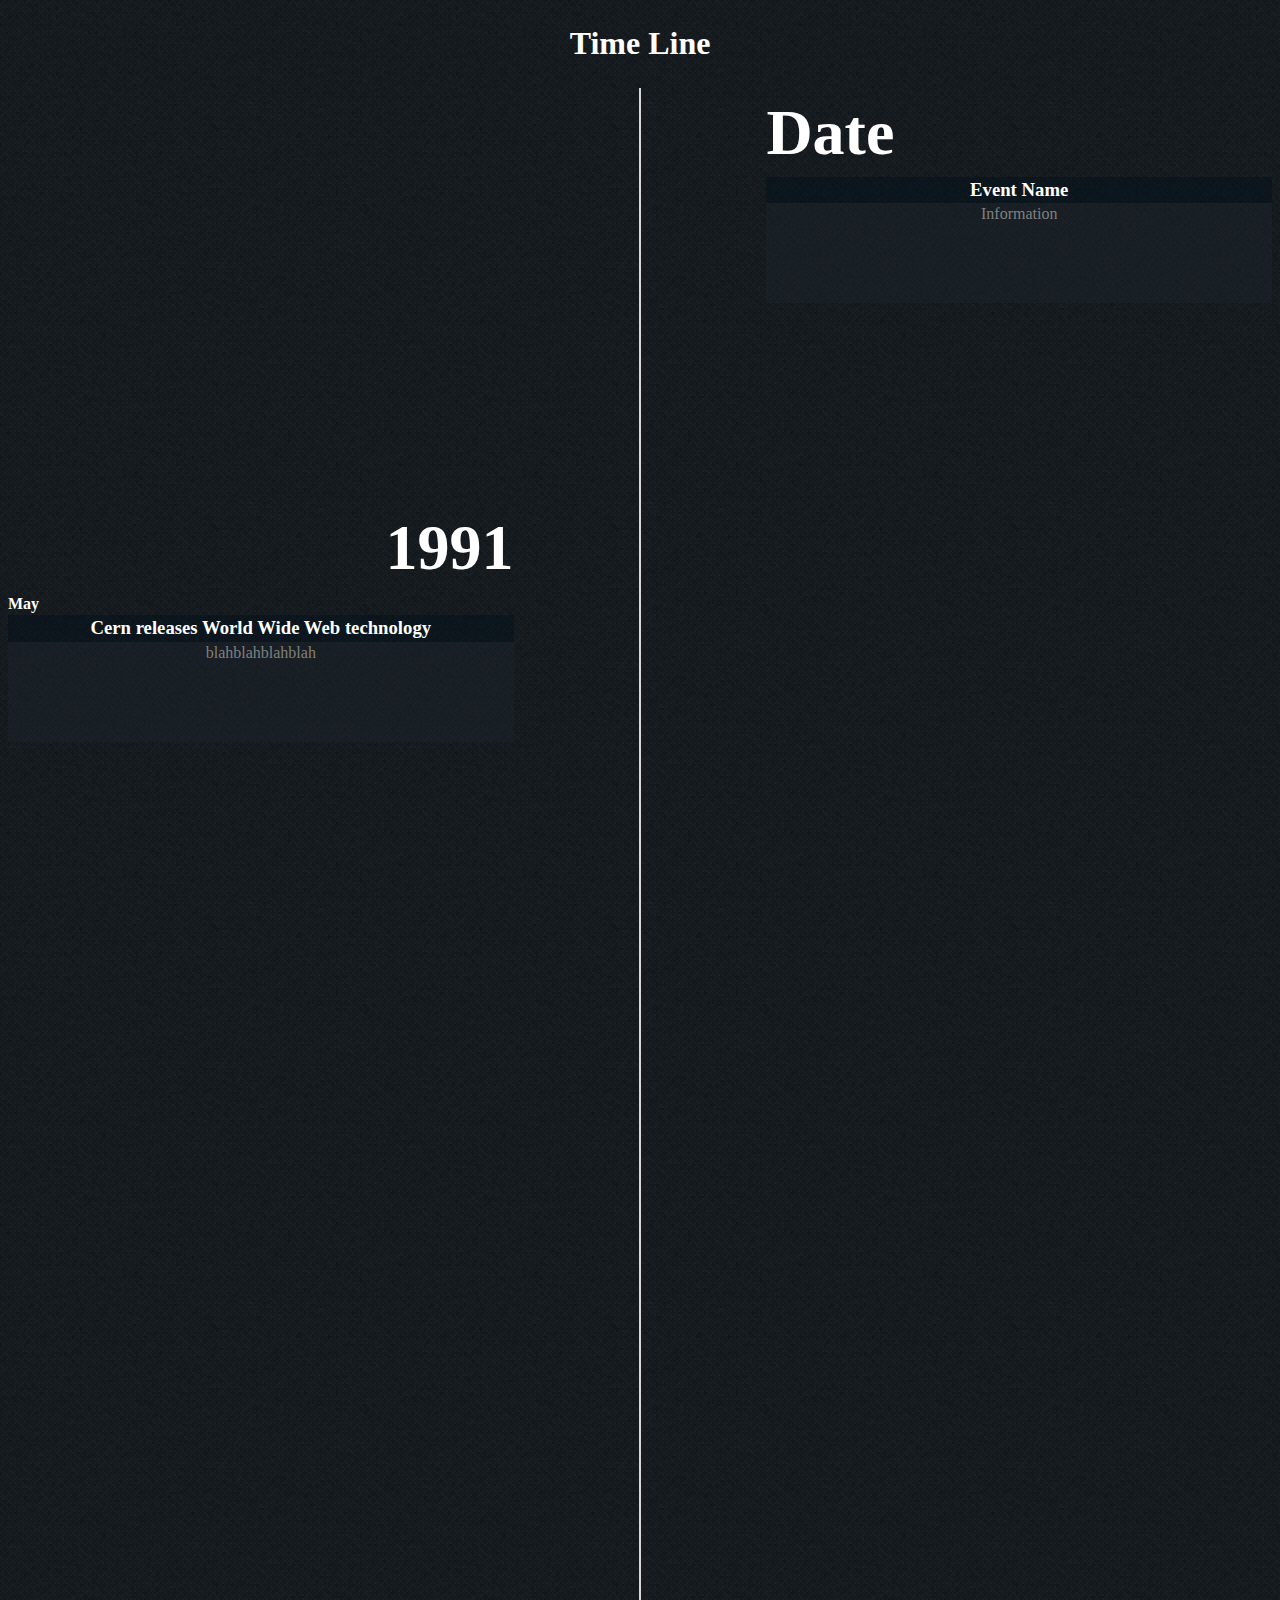
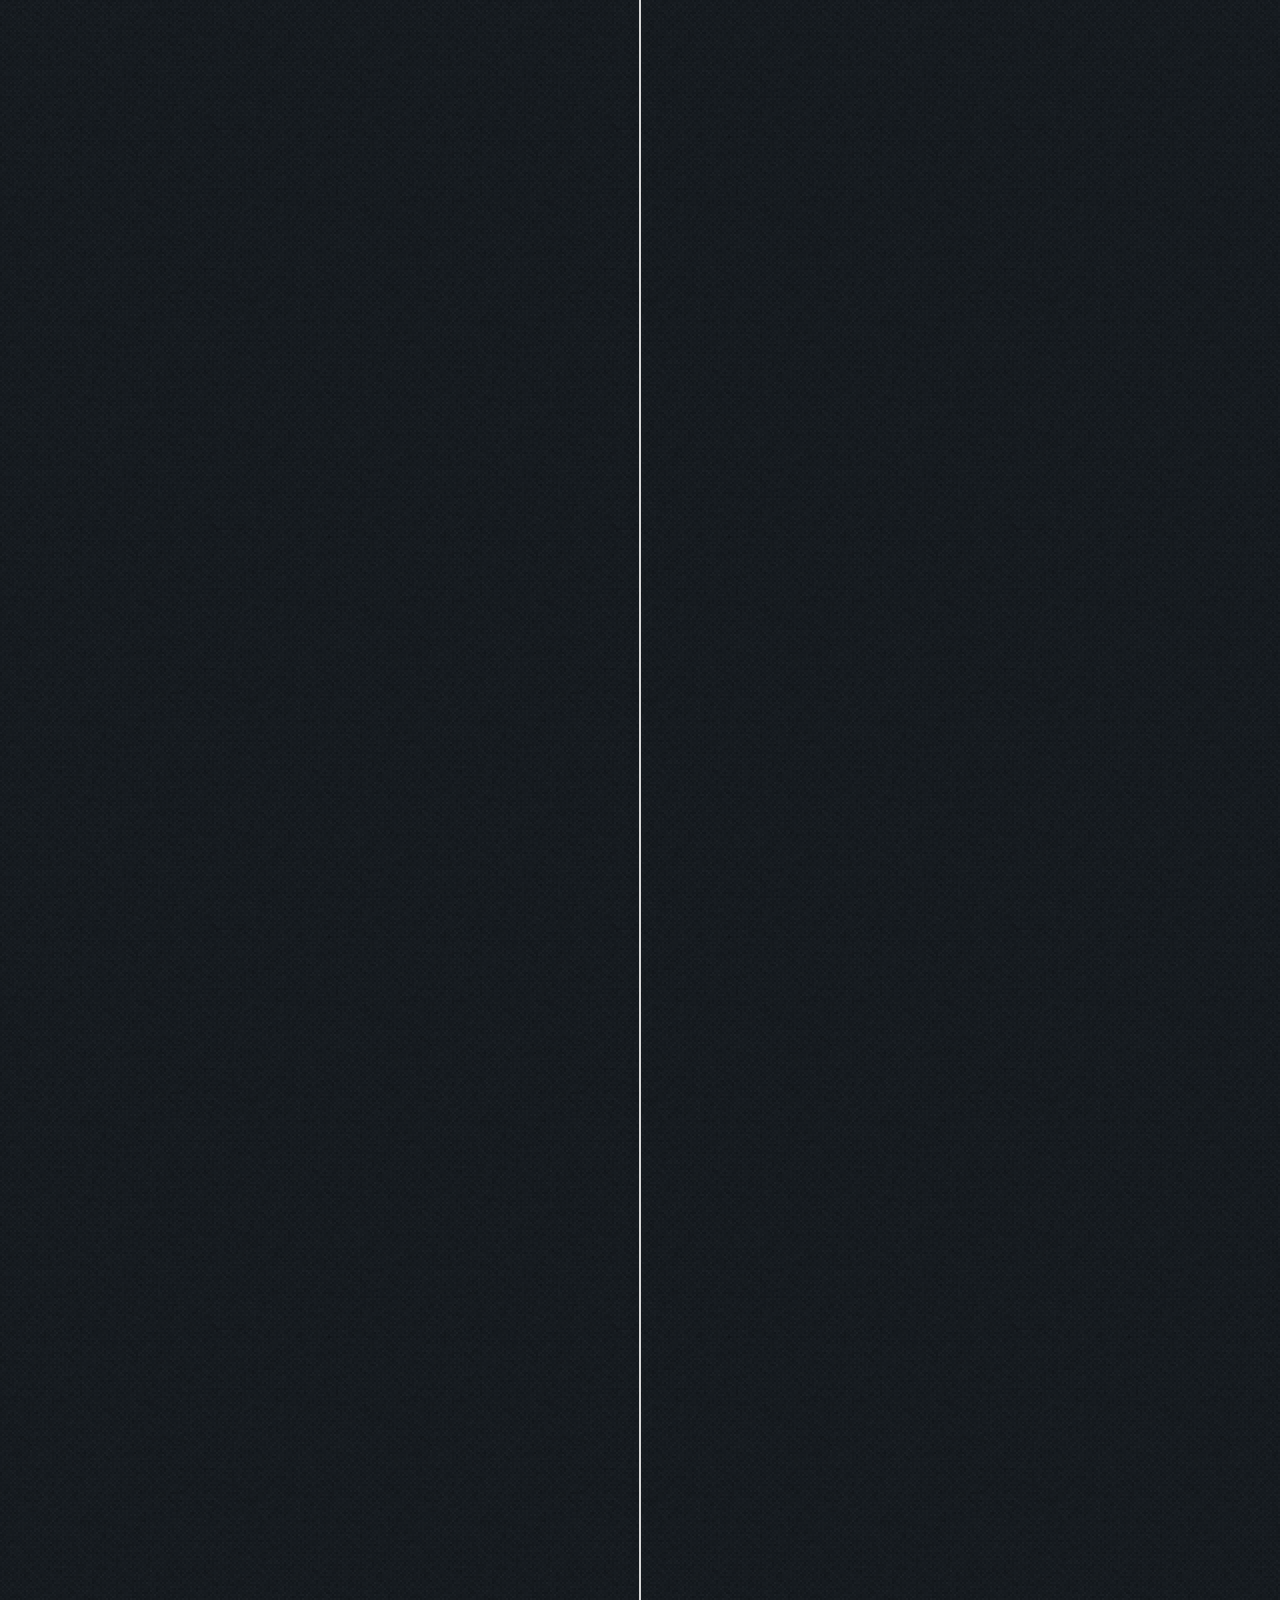
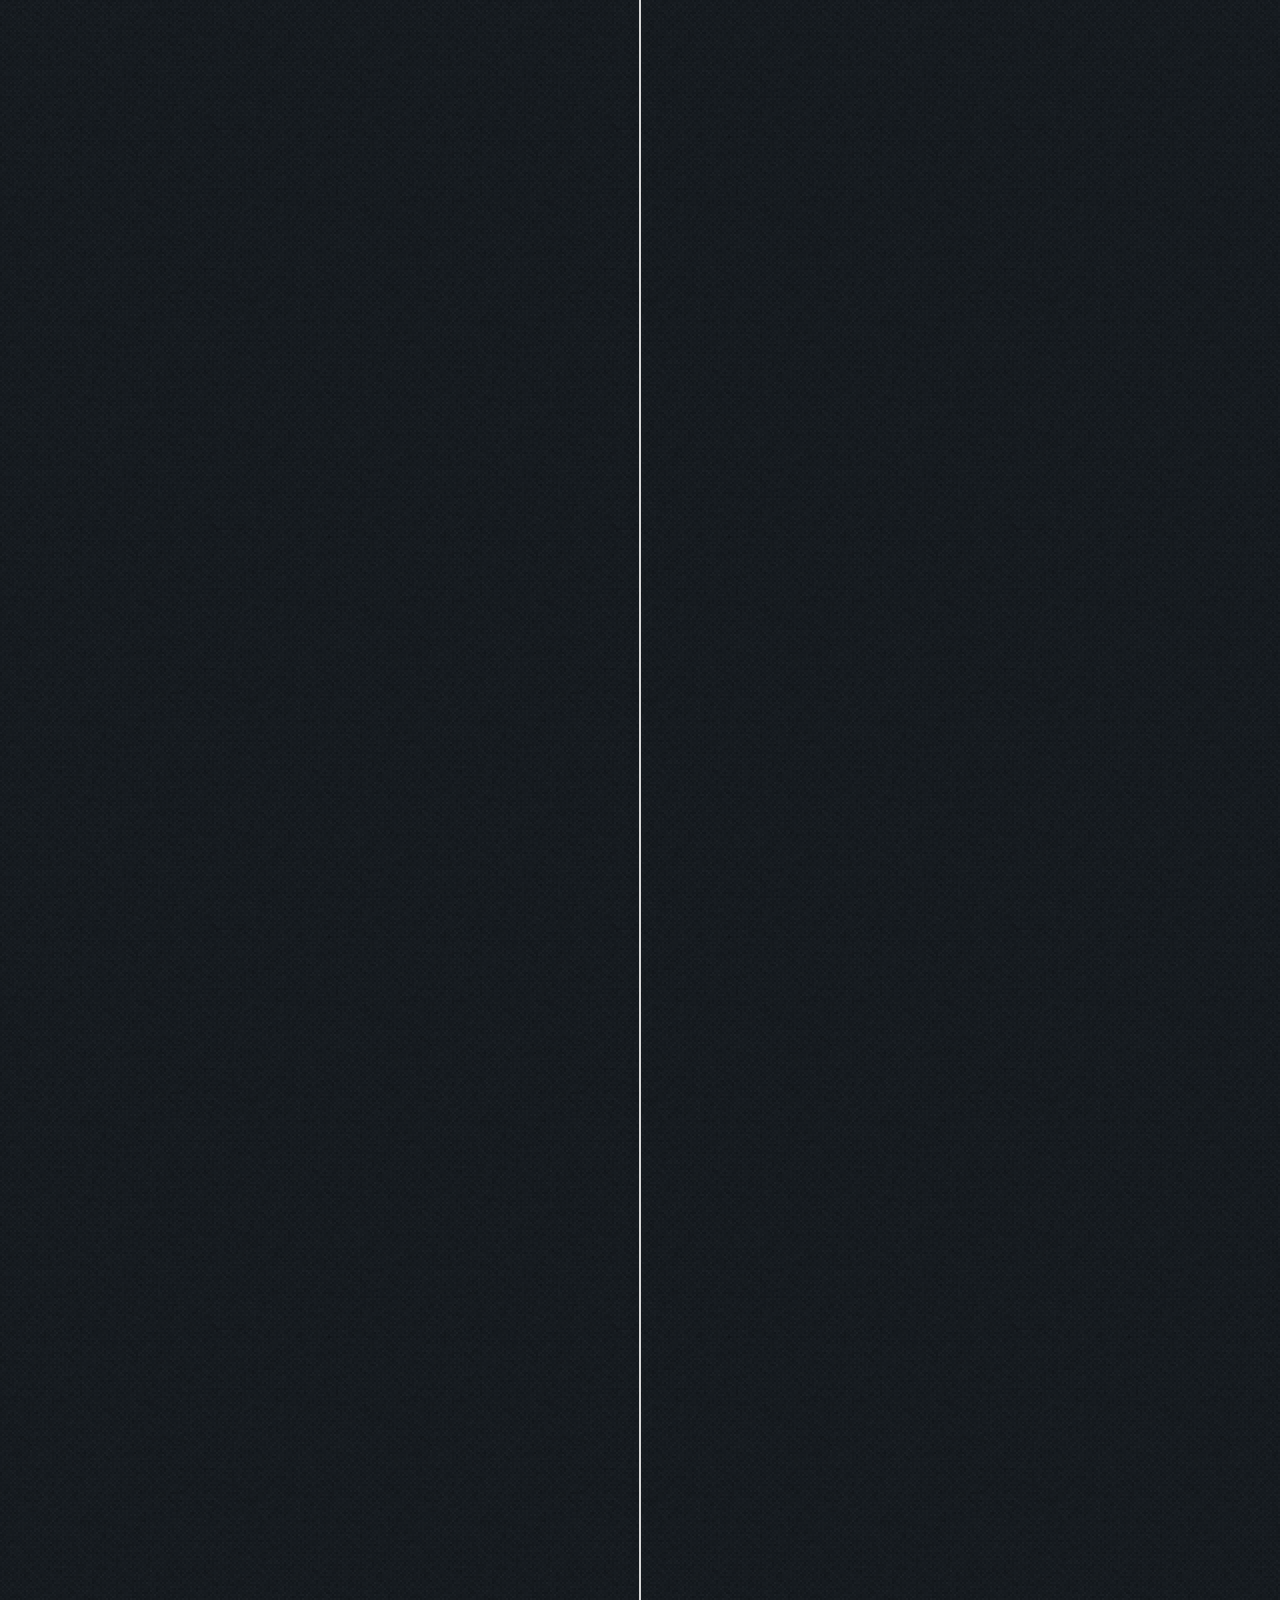
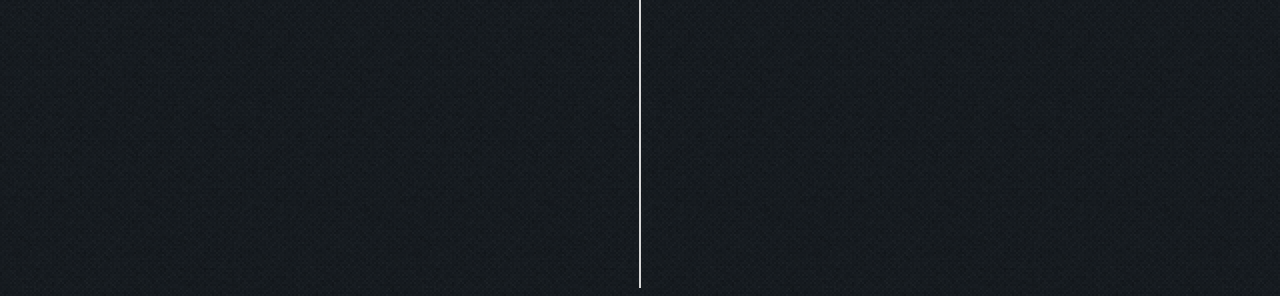
==== src/index.html @ a3f57881 "First commit" ====
<!doctype html>
<html class="no-js" lang="">
    <head>
        <meta charset="utf-8">
        <meta http-equiv="x-ua-compatible" content="ie=edge">
        <title></title>
        <meta name="description" content="">
        <meta name="viewport" content="width=device-width, initial-scale=1">

        <link rel="apple-touch-icon" href="apple-touch-icon.png">
        <!-- Place favicon.ico in the root directory -->

        <link rel="stylesheet" href="css/normalize.css">
        <link rel="stylesheet" href="css/main.css">
        <script src="js/vendor/modernizr-2.8.3.min.js"></script>
    </head>
    <body>
        <!--[if lt IE 8]>
            <p class="browserupgrade">You are using an <strong>outdated</strong> browser. Please <a href="http://browsehappy.com/">upgrade your browser</a> to improve your experience.</p>
        <![endif]-->

        <!-- Add your site or application content here -->
        <h1>Time Line</h1>

        <div id = "timeline">

            <div class="timelineElement right">
                <h2>Date</h2>
                <h3>Event Name</h3>
                <p>Information</p>
            </div>

            <div class="timelineElement left">
                <h2>1991</h2>
                <h4 class="date-month">May</h4>
                <h3>Cern releases World Wide Web technology</h3>
                <p>blahblahblahblah</p>
            </div>

            <div class="timelineElement right">
                <h2>1993</h2>
                <h4 class="date-month">April 30th</h4>
                <h3>WWW technology free to use</h3>
                <p>CERN declares WWW free to use with no fees</p>
            </div>

            <div class="timelineElement left">
                <h2>1996</h2>

                <h3>Browser wars begin</h3>
                <p>Browser wars begin between Microsoft and Netscape</p>
            </div>

            <div class="timelineElement right">
                <h2>Date</h2>
                <h3>Event Name</h3>
                <p>Information</p>
            </div>

            <div class="timelineElement left">
                <h2>Date</h2>
                <h3>Event Name</h3>
                <p>Information</p>
            </div>

            <div class="timelineElement right">
                <h2>Date</h2>
                <h3>Event Name</h3>
                <p>Information</p>
            </div>

            <div class="timelineElement left">
                <h2>Date</h2>
                <h3>Event Name</h3>
                <p>Information</p>
            </div>

            <div class="timelineElement right">
                <h2>Date</h2>
                <h3>Event Name</h3>
                <p>Information</p>
            </div>
        </div>

        <script src="https://code.jquery.com/jquery-1.12.3.min.js"></script>
        <script>window.jQuery || document.write('<script src="js/vendor/jquery-1.12.3.min.js"><\/script>')</script>
        <script src="js/plugins.js"></script>
        <script src="js/main.js"></script>

        <!-- Google Analytics: change UA-XXXXX-X to be your site's ID. -->
        <script>
            (function(b,o,i,l,e,r){b.GoogleAnalyticsObject=l;b[l]||(b[l]=
            function(){(b[l].q=b[l].q||[]).push(arguments)});b[l].l=+new Date;
            e=o.createElement(i);r=o.getElementsByTagName(i)[0];
            e.src='https://www.google-analytics.com/analytics.js';
            r.parentNode.insertBefore(e,r)}(window,document,'script','ga'));
            ga('create','UA-XXXXX-X','auto');ga('send','pageview');
        </script>
    </body>
</html>
---- src/css/main.css ----
/*
 * What follows is the result of much research on cross-browser styling.
 * Credit left inline and big thanks to Nicolas Gallagher, Jonathan Neal,
 * Kroc Camen, and the H5BP dev community and team.
 */

/* ==========================================================================
   Base styles: opinionated defaults
   ========================================================================== */

html {
    color: #222;
    font-size: 1em;
    line-height: 1.4;
}

/*
 * Remove text-shadow in selection highlight:
 * https://twitter.com/miketaylr/status/12228805301
 *
 * These selection rule sets have to be separate.
 * Customize the background color to match your design.
 */

::selection {
    background: #b3d4fc;
    text-shadow: none;
}

/*
 * A better looking default horizontal rule
 */

hr {
    display: block;
    height: 1px;
    border: 0;
    border-top: 1px solid #ccc;
    margin: 1em 0;
    padding: 0;
}

/*
 * Remove the gap between audio, canvas, iframes,
 * images, videos and the bottom of their containers:
 * https://github.com/h5bp/html5-boilerplate/issues/440
 */

audio,
canvas,
iframe,
img,
svg,
video {
    vertical-align: middle;
}

/*
 * Remove default fieldset styles.
 */

fieldset {
    border: 0;
    margin: 0;
    padding: 0;
}

/*
 * Allow only vertical resizing of textareas.
 */

textarea {
    resize: vertical;
}

/* ==========================================================================
   Browser Upgrade Prompt
   ========================================================================== */

.browserupgrade {
    margin: 0.2em 0;
    background: #ccc;
    color: #000;
    padding: 0.2em 0;
}

/* ==========================================================================
   Author's custom styles
   ========================================================================== */
body {

    background: url("../img/noisy_net_@2X.png") center  #005fc4;
}

h1 {
    text-align: center;
    color: white;
}

#timeline{

    background:
        url("../img/timeline.png") repeat-y  center,
        url("../img/noisy_net_@2X.png") center  #005fc4;


    background-size: 2px auto, auto;
    height: 5000px;
}
div.timelineElement {


    background-position: center;
    margin-bottom: 200px;

}


div.timelineElement h2{



    margin-top: 0px;

    margin-bottom: 0px;

    color: white;

    font-size: 400%;
    /*
    keeps bottom of both date and title heading on same horizontal line
    */



}



div.timelineElement h3{



    margin-top: 0px;
    margin-bottom: 0px;



    color: white;
    text-align: center;
    background-image:  url(../img/realTitleBackground.png);
    background-size: 0%;
    clear: both;

}
div.timelineElement h4 {
    color: white;

    margin-top: 0px;
    margin-bottom: 0px;

    position: relative;



}
/*
    swaps date and title position for elements on left of timeline
*/


div .timelineElement.left h2{
    text-align: right;
    margin-right: 0%;
}

div .timelineElement.left h3{

}
div .timelineElement.right h2{
    margin-left: 0%;

}
div .timelineElement.right h4{
    text-align: right;

}



div.timelineElement p{
    text-align: center;
    clear: both;
    background-image:  url(../img/titleBackground.png);

    color: grey;
    margin-top: 0px;

    height:100px;

}

div.right {
    margin-left: 50%;
}
div.left {
    margin-right: 50%;
}
div.center {
    margin-right : 30%;
    margin-left : 30%;
}
div .timelineElement.left > *{
    margin-right: 20%;
}
div .timelineElement.right > *{
    margin-left: 20%;
}














/* ==========================================================================
   Helper classes
   ========================================================================== */

/*
 * Hide visually and from screen readers
 */

.hidden {
    display: none !important;
}

/*
 * Hide only visually, but have it available for screen readers:
 * http://snook.ca/archives/html_and_css/hiding-content-for-accessibility
 */

.visuallyhidden {
    border: 0;
    clip: rect(0 0 0 0);
    height: 1px;
    margin: -1px;
    overflow: hidden;
    padding: 0;
    position: absolute;
    width: 1px;
}

/*
 * Extends the .visuallyhidden class to allow the element
 * to be focusable when navigated to via the keyboard:
 * https://www.drupal.org/node/897638
 */

.visuallyhidden.focusable:active,
.visuallyhidden.focusable:focus {
    clip: auto;
    height: auto;
    margin: 0;
    overflow: visible;
    position: static;
    width: auto;
}

/*
 * Hide visually and from screen readers, but maintain layout
 */

.invisible {
    visibility: hidden;
}

/*
 * Clearfix: contain floats
 *
 * For modern browsers
 * 1. The space content is one way to avoid an Opera bug when the
 *    `contenteditable` attribute is included anywhere else in the document.
 *    Otherwise it causes space to appear at the top and bottom of elements
 *    that receive the `clearfix` class.
 * 2. The use of `table` rather than `block` is only necessary if using
 *    `:before` to contain the top-margins of child elements.
 */

.clearfix:before,
.clearfix:after {
    content: " "; /* 1 */
    display: table; /* 2 */
}

.clearfix:after {
    clear: both;
}

/* ==========================================================================
   EXAMPLE Media Queries for Responsive Design.
   These examples override the primary ('mobile first') styles.
   Modify as content requires.
   ========================================================================== */

@media only screen and (min-width: 35em) {
    /* Style adjustments for viewports that meet the condition */
}

@media print,
       (min-resolution: 1.25dppx),
       (min-resolution: 120dpi) {
    /* Style adjustments for high resolution devices */
}

/* ==========================================================================
   Print styles.
   Inlined to avoid the additional HTTP request:
   http://www.phpied.com/delay-loading-your-print-css/
   ========================================================================== */

@media print {
    *,
    *:before,
    *:after,
    *:first-letter,
    *:first-line {
        background: transparent !important;
        color: #000 !important; /* Black prints faster:
                                   http://www.sanbeiji.com/archives/953 */
        box-shadow: none !important;
        text-shadow: none !important;
    }

    a,
    a:visited {
        text-decoration: underline;
    }

    a[href]:after {
        content: " (" attr(href) ")";
    }

    abbr[title]:after {
        content: " (" attr(title) ")";
    }

    /*
     * Don't show links that are fragment identifiers,
     * or use the `javascript:` pseudo protocol
     */

    a[href^="#"]:after,
    a[href^="javascript:"]:after {
        content: "";
    }

    pre,
    blockquote {
        border: 1px solid #999;
        page-break-inside: avoid;
    }

    /*
     * Printing Tables:
     * http://css-discuss.incutio.com/wiki/Printing_Tables
     */

    thead {
        display: table-header-group;
    }

    tr,
    img {
        page-break-inside: avoid;
    }

    img {
        max-width: 100% !important;
    }

    p,
    h2,
    h3 {
        orphans: 3;
        widows: 3;
    }

    h2,
    h3 {
        page-break-after: avoid;
    }
}
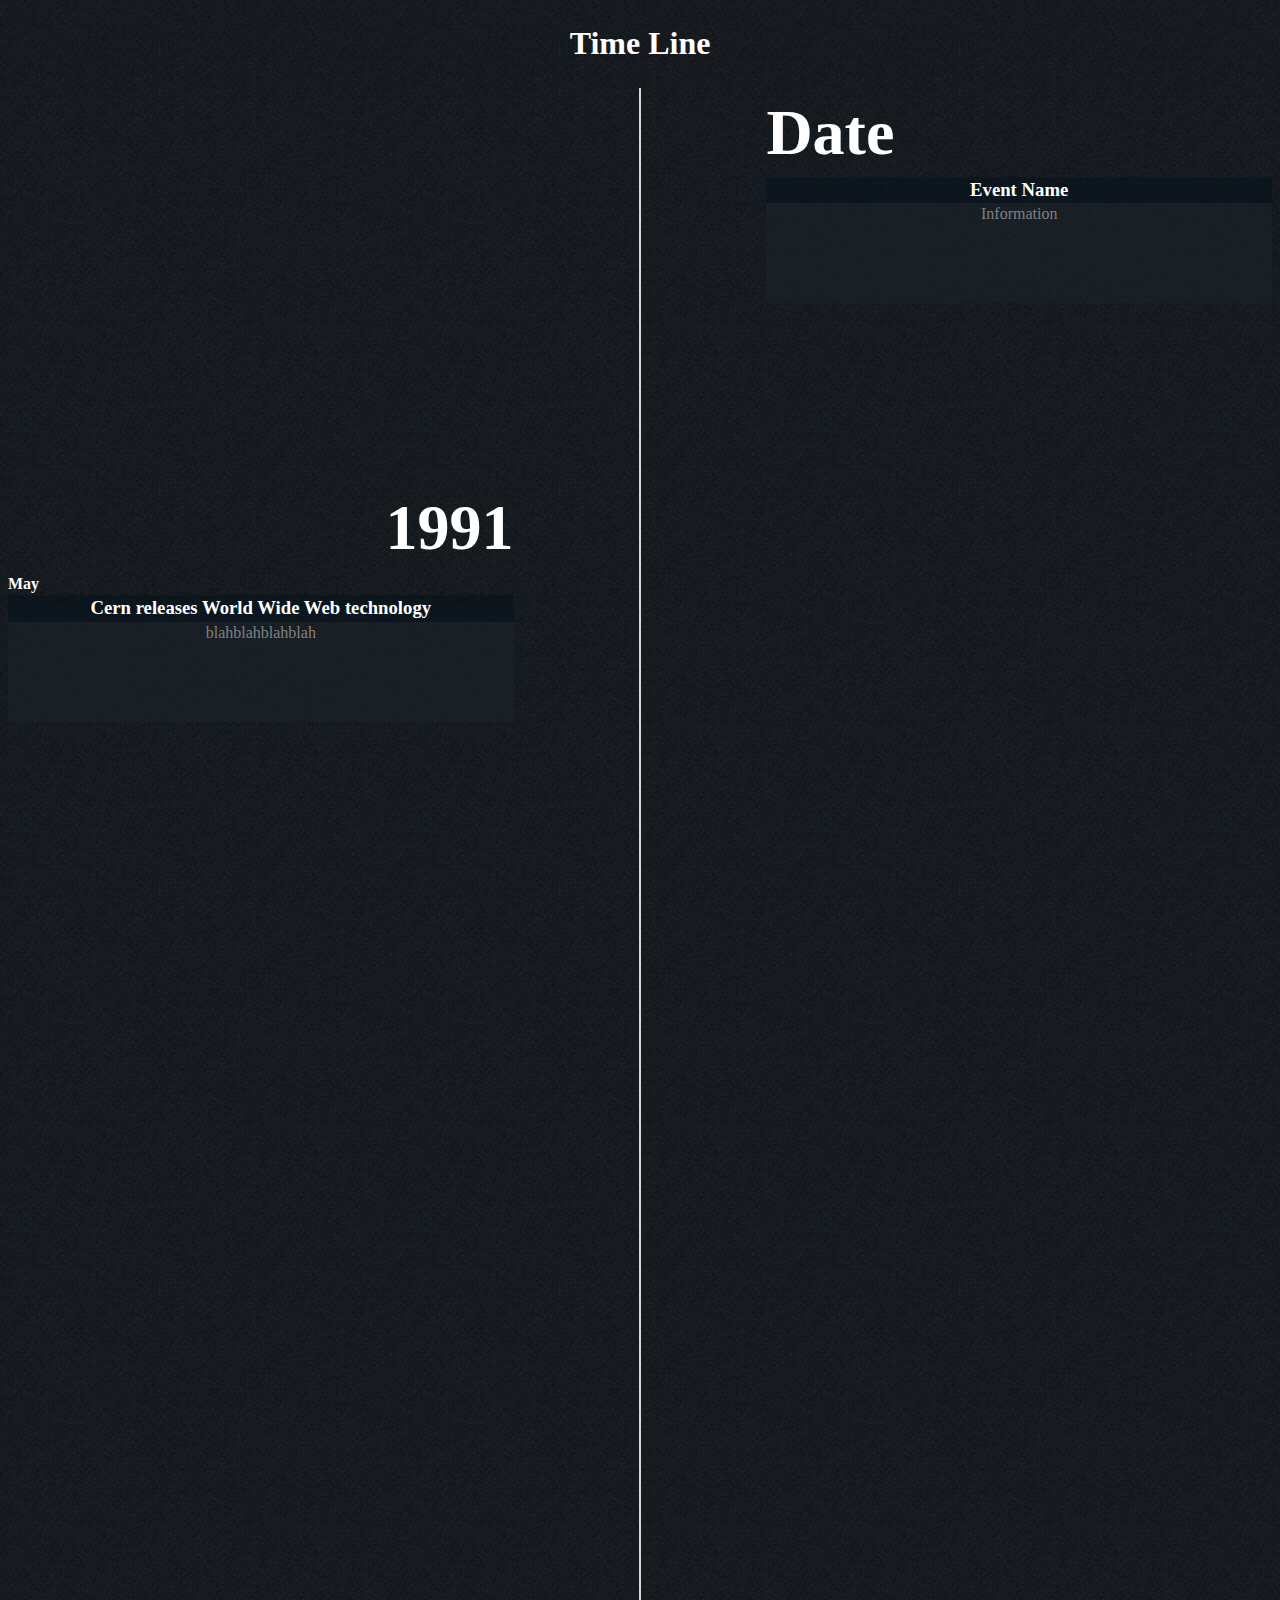
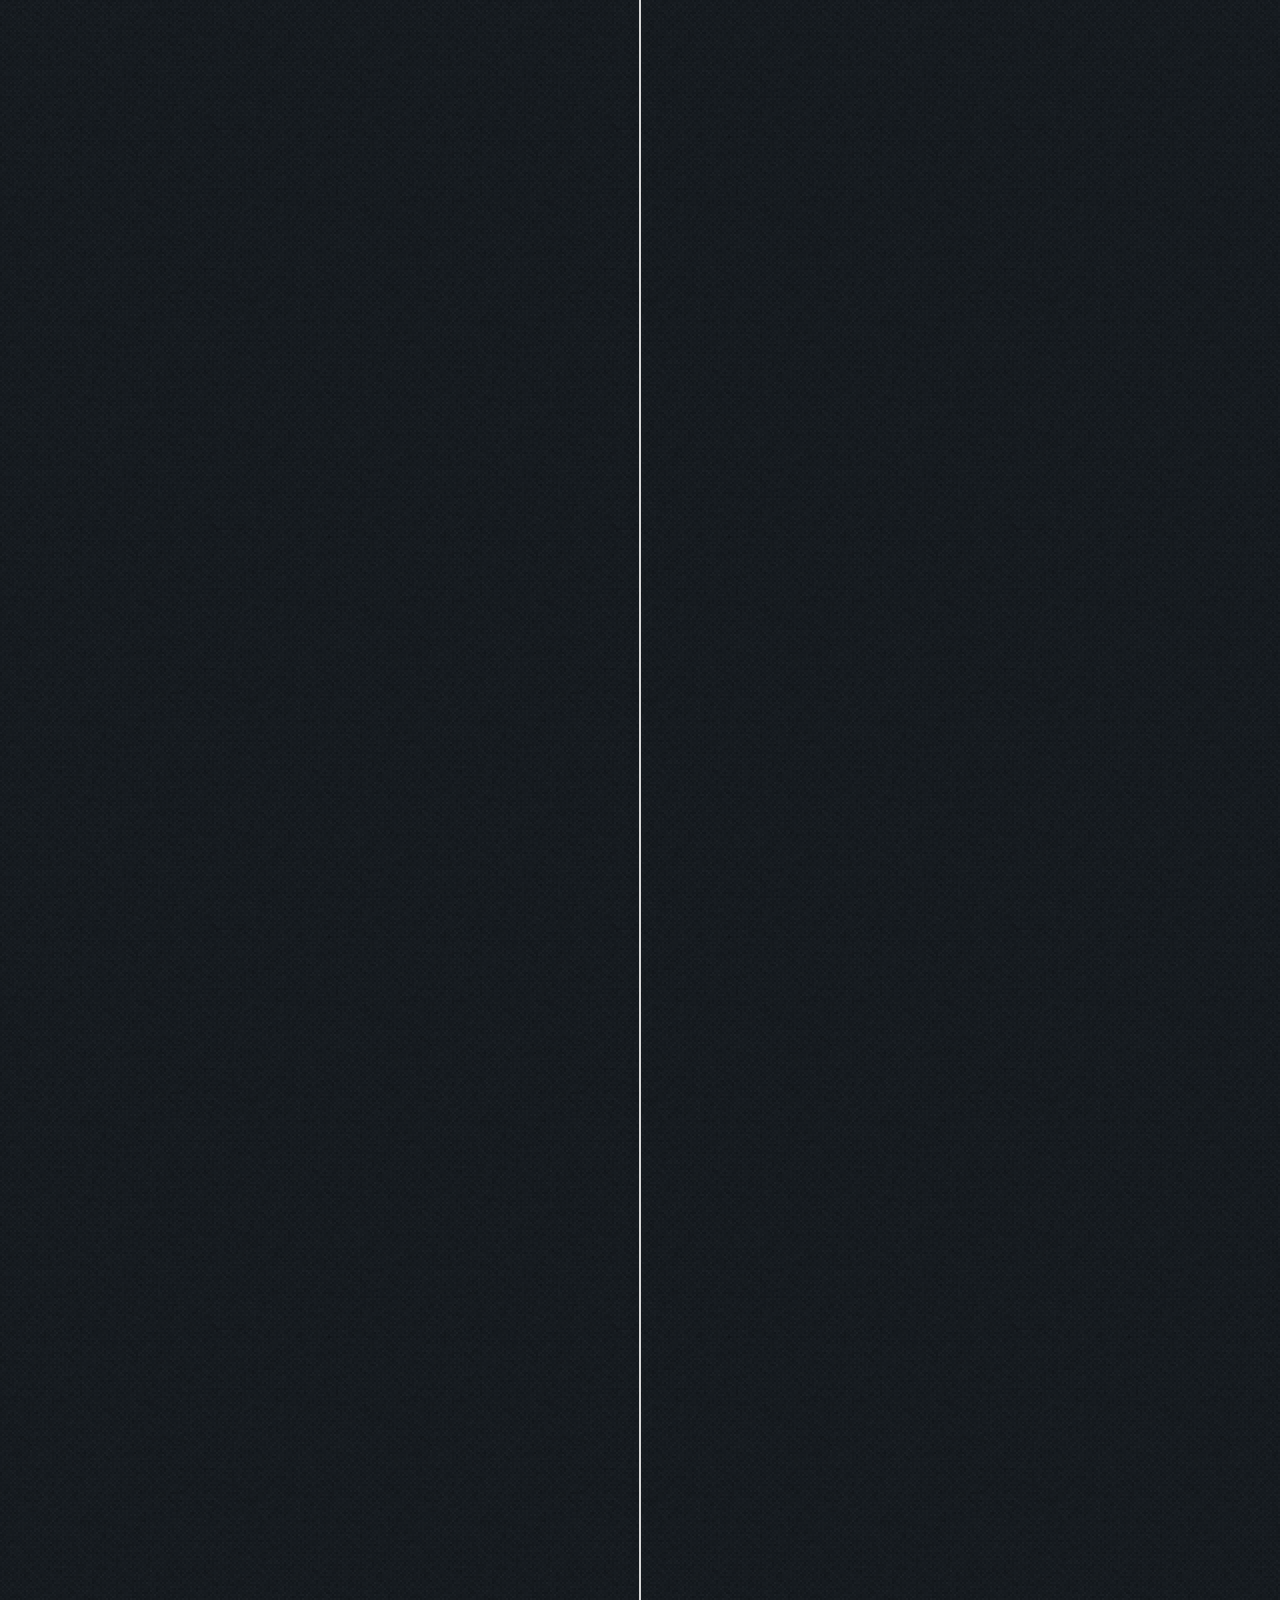
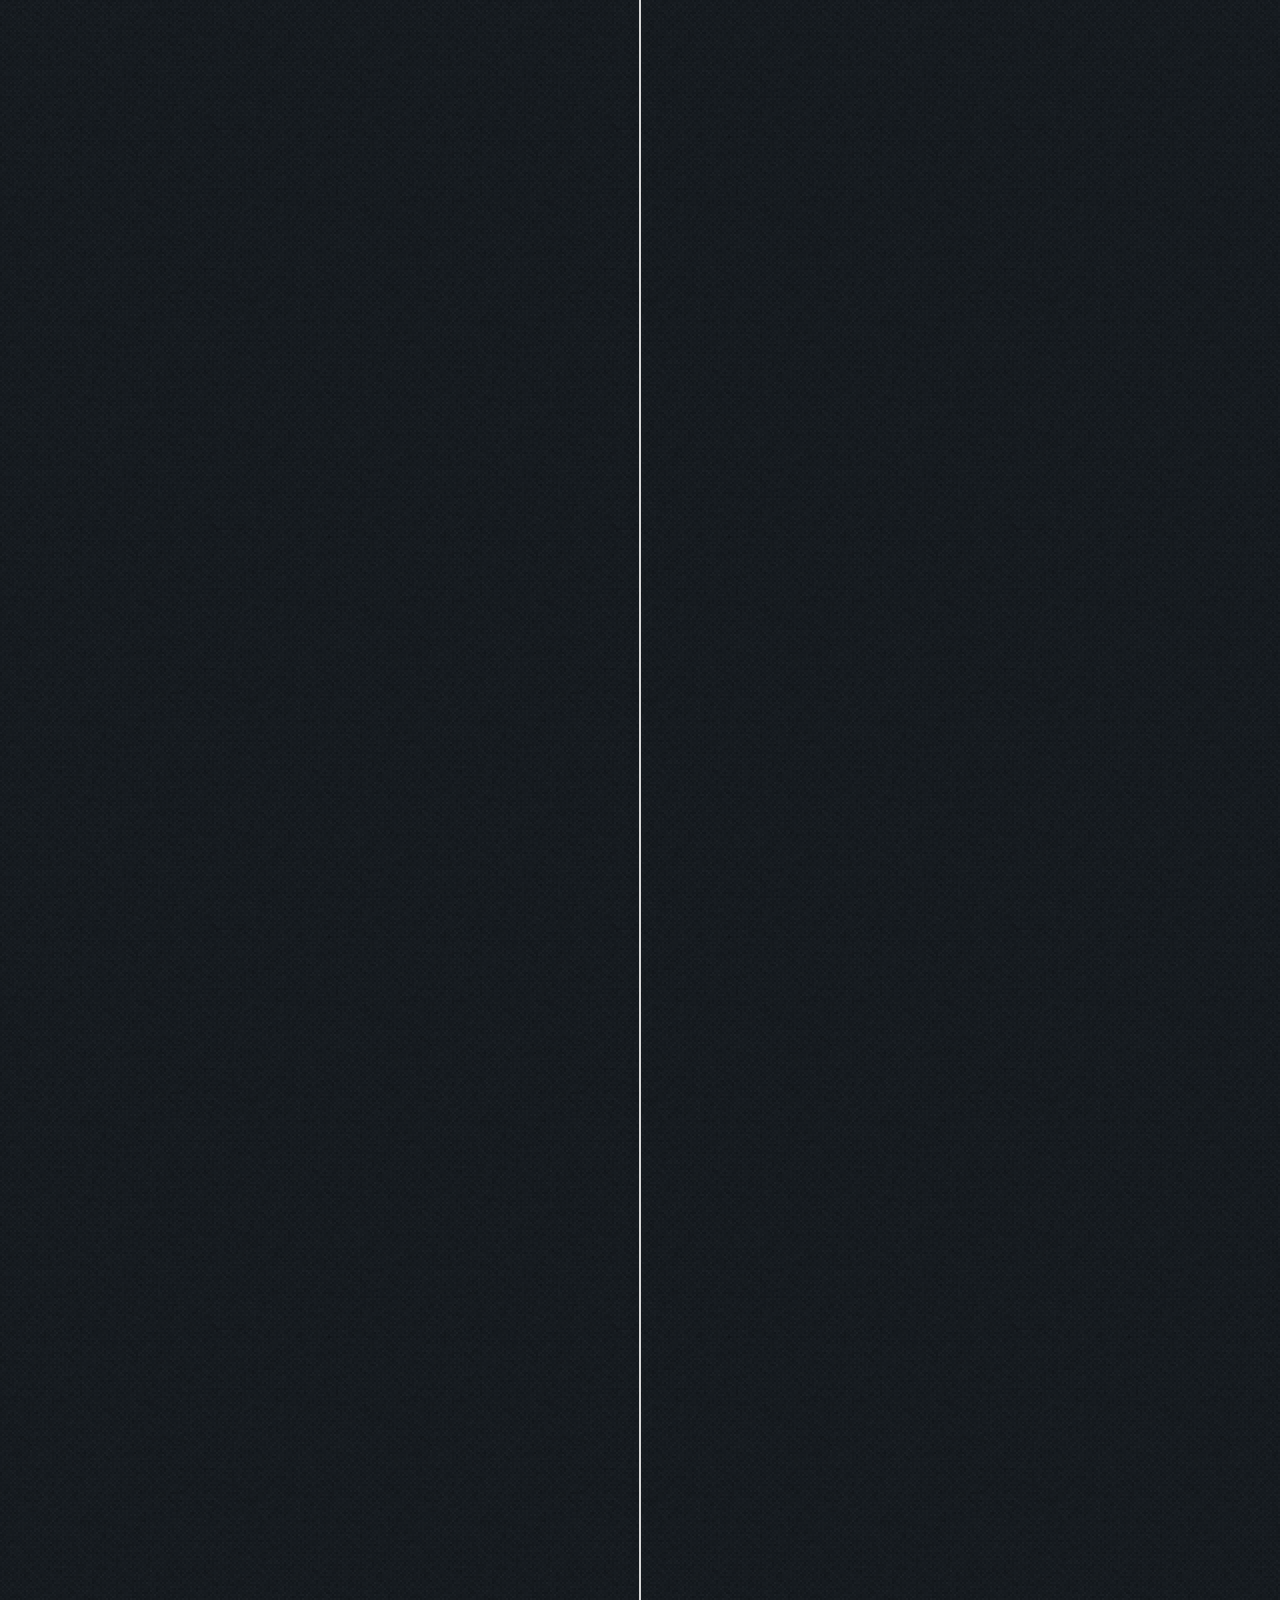
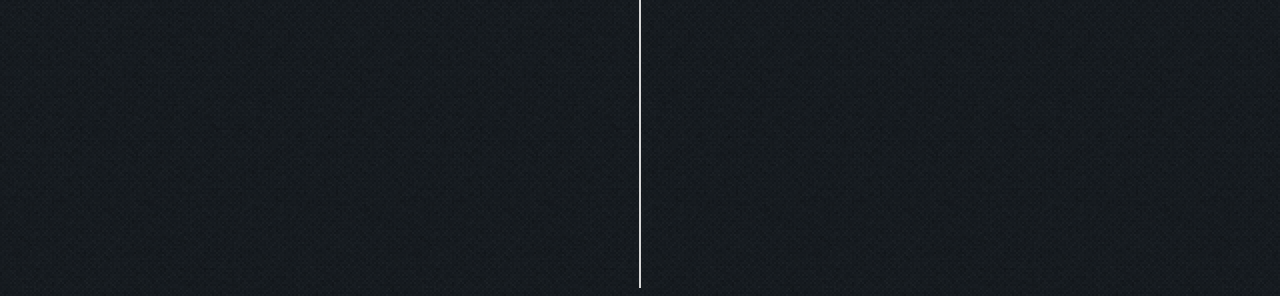
==== commit 655dd204: "added timeline element box dropwdown animation" ====
--- a/src/index.html
+++ b/src/index.html
@@ -65,6 +65,7 @@
 
             <div class="timelineElement right">
                 <h2>Date</h2>
+                <h4 class="date-month">March 10th</h4>
                 <h3>Event Name</h3>
                 <p>Information</p>
             </div>
--- a/src/css/main.css
+++ b/src/css/main.css
@@ -111,7 +111,7 @@
 
 
     background-position: center;
-    margin-bottom: 200px;
+    margin-bottom: 180px;
 
 }
 
@@ -141,7 +141,7 @@
 
 
 
-    margin-top: 0px;
+    margin-top: -55px;
     margin-bottom: 0px;
 
 
@@ -150,6 +150,7 @@
     text-align: center;
     background-image:  url(../img/realTitleBackground.png);
     background-size: 0%;
+
     clear: both;
 
 }
@@ -160,8 +161,8 @@
     margin-bottom: 0px;
 
     position: relative;
-
-
+    Display: inline;
+    float: right;
 
 }
 /*
@@ -182,7 +183,11 @@
 
 }
 div .timelineElement.right h4{
-    text-align: right;
+    float: right;
+
+}
+div .timelineElement.left h4{
+    float: left;
 
 }
 
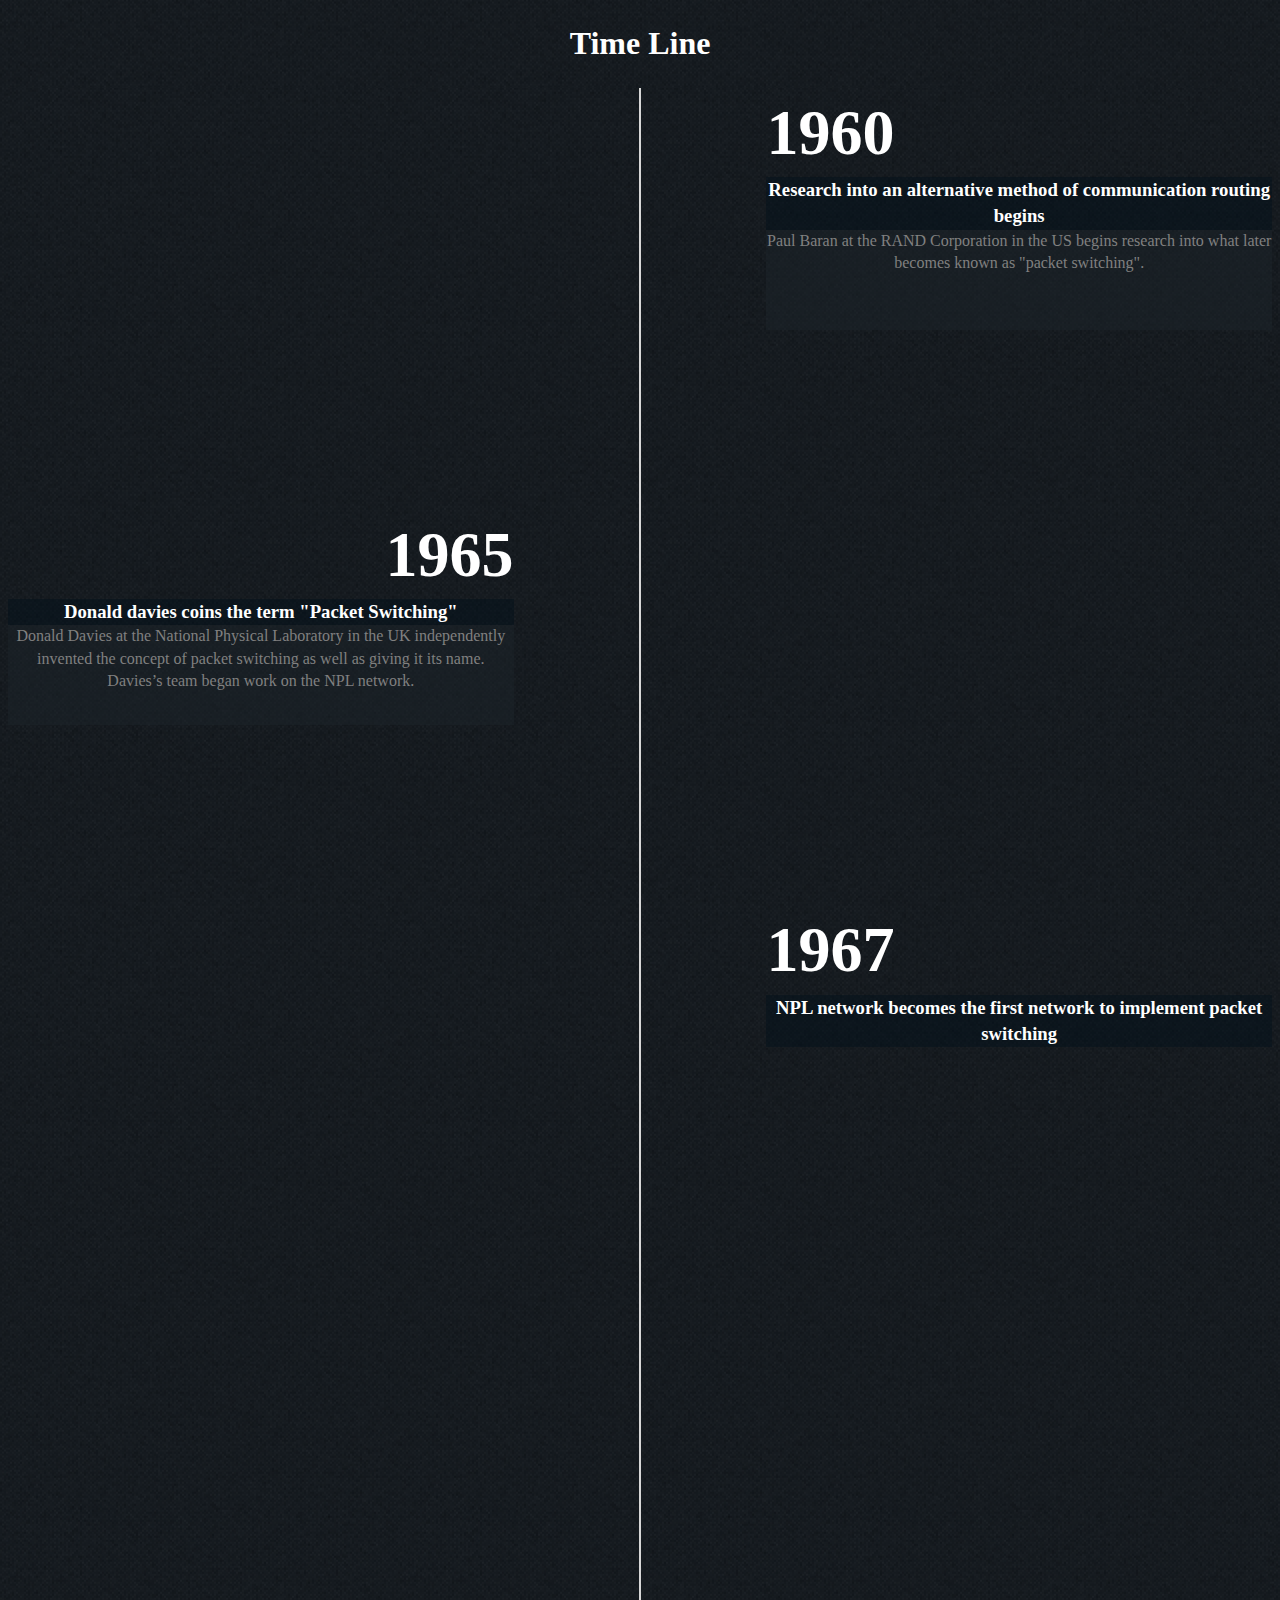
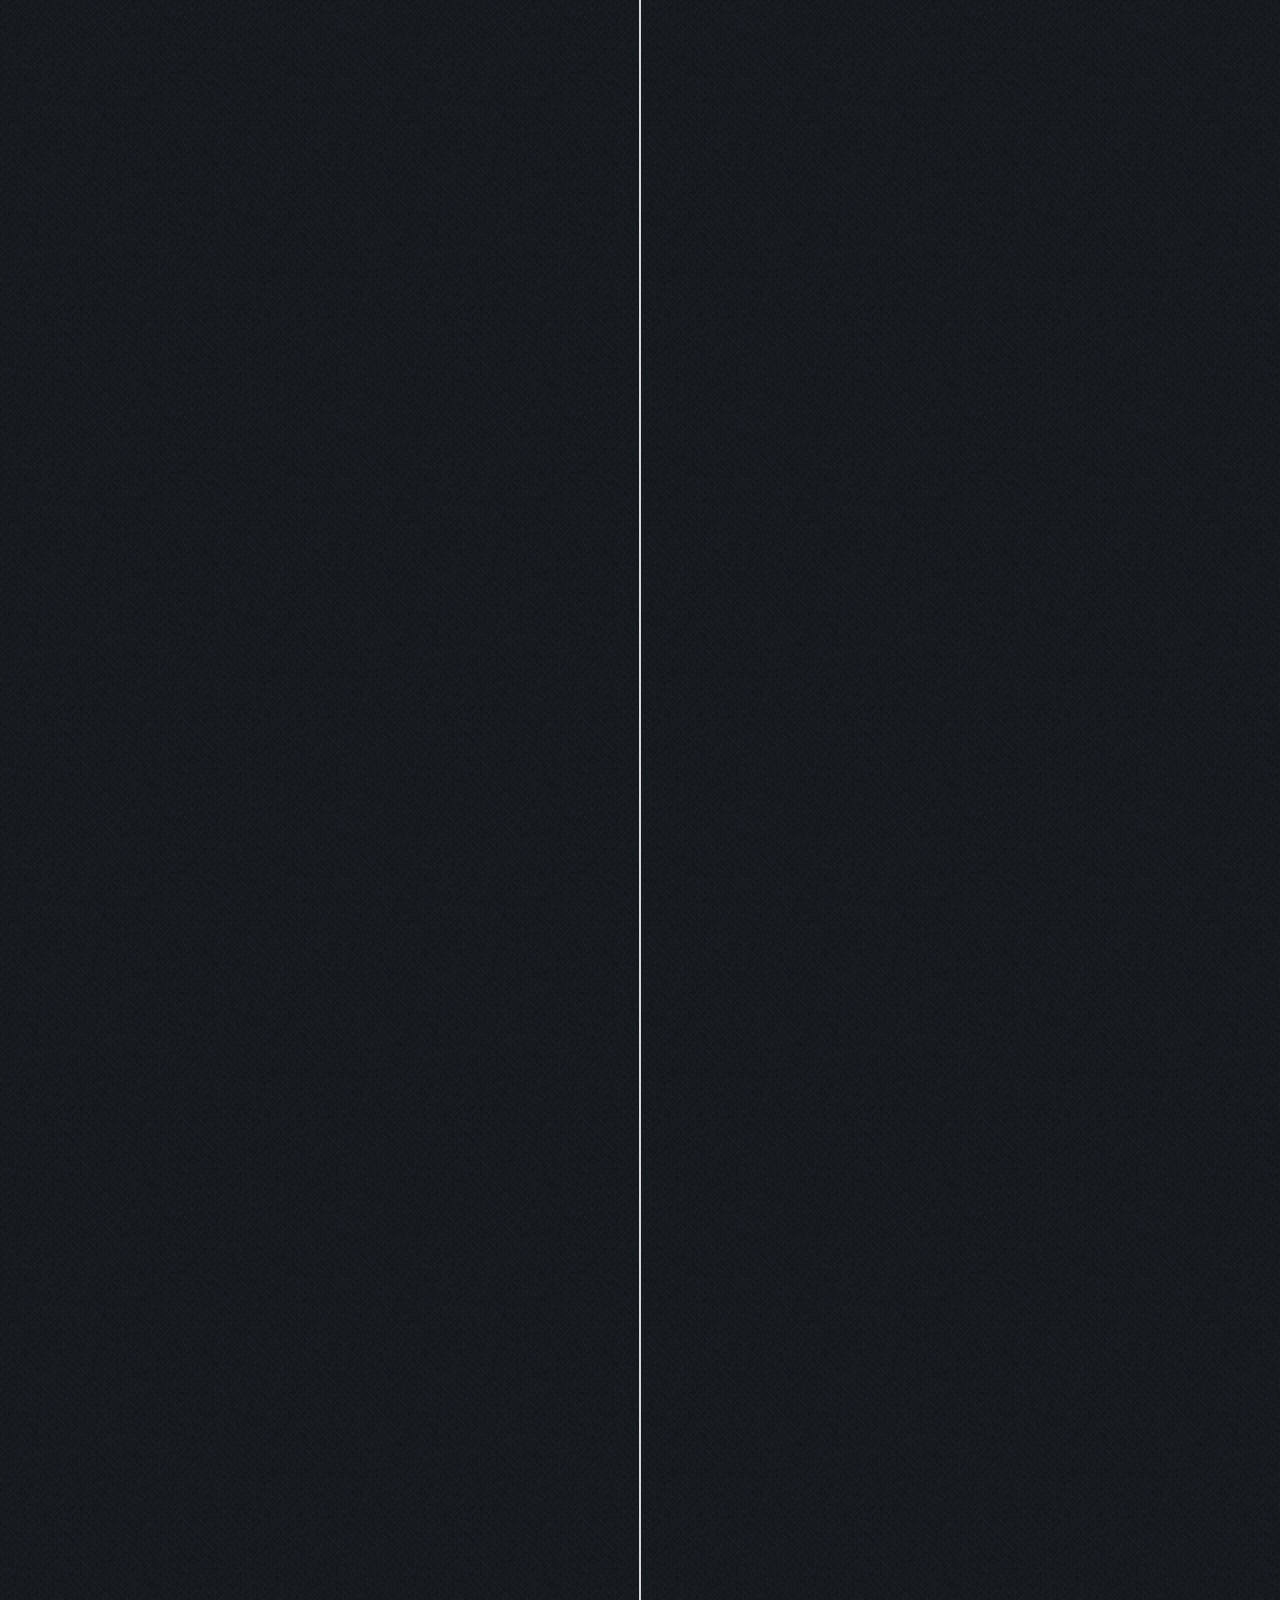
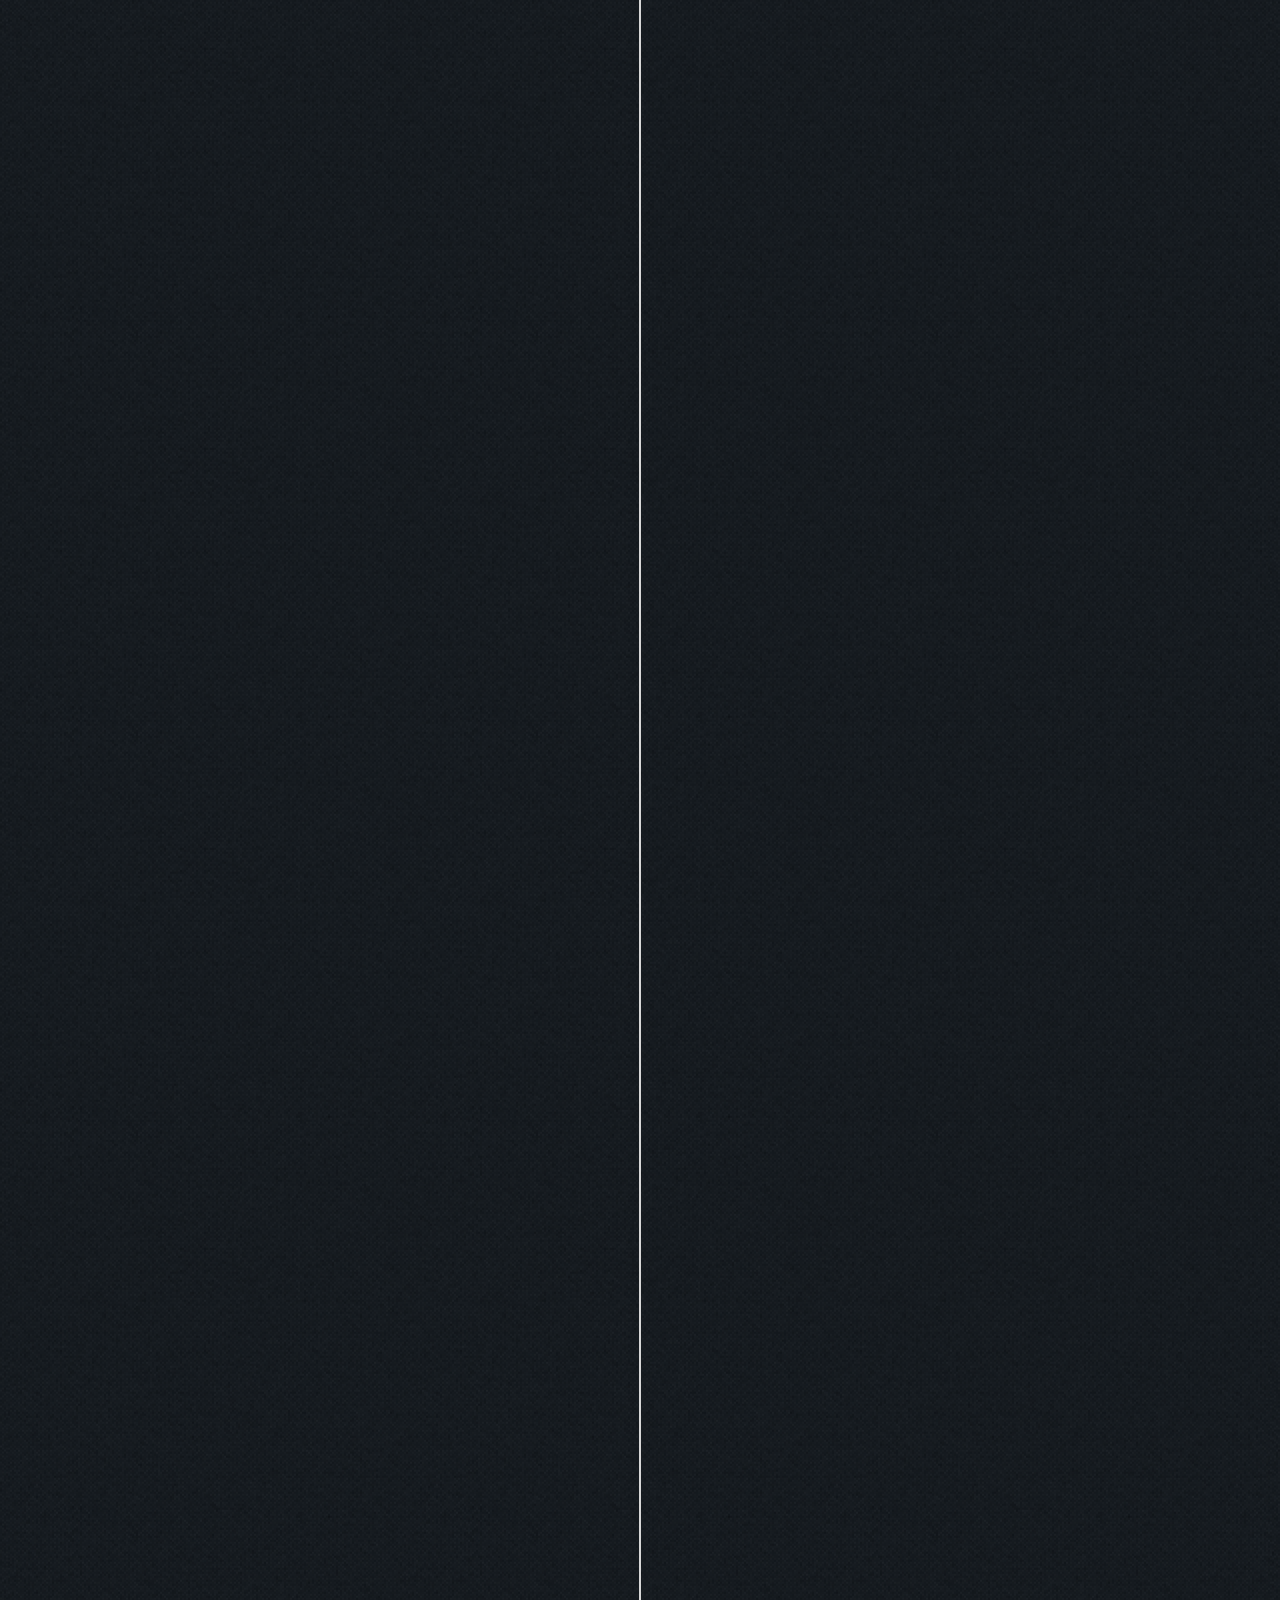
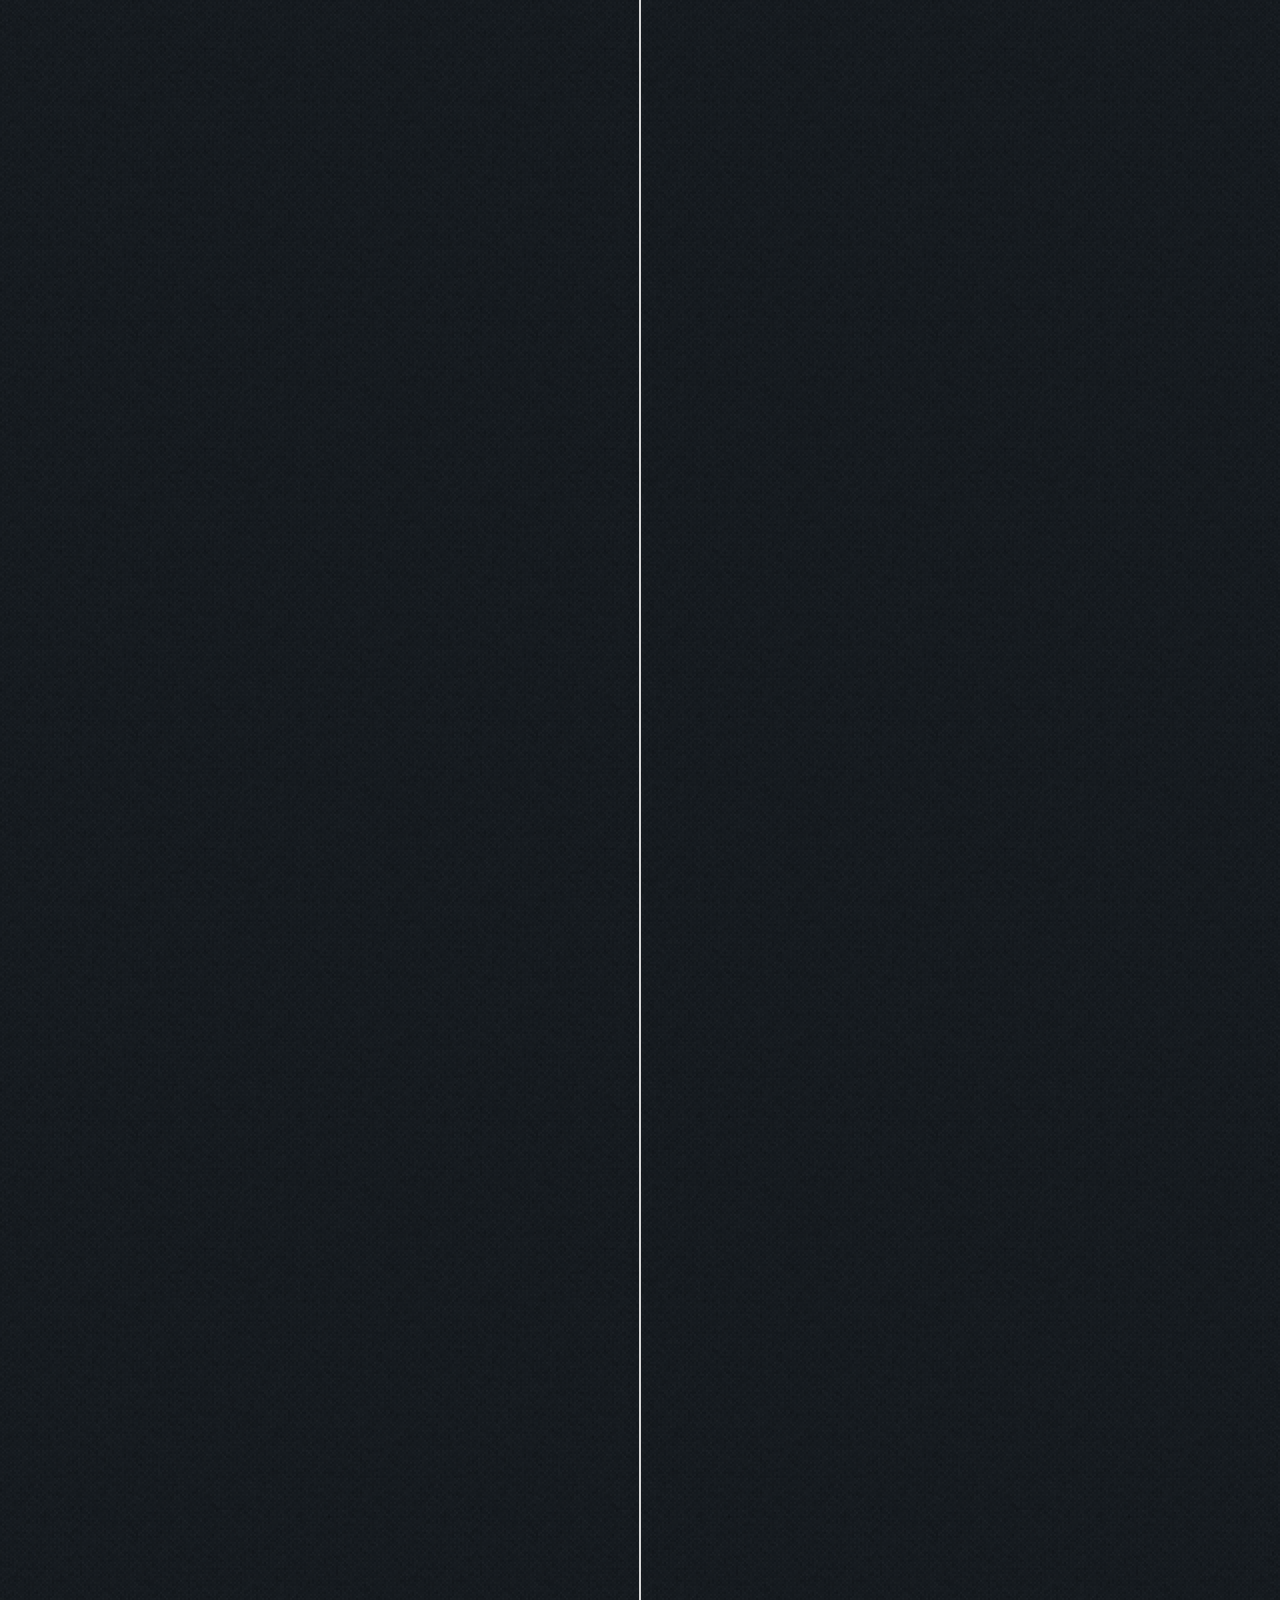
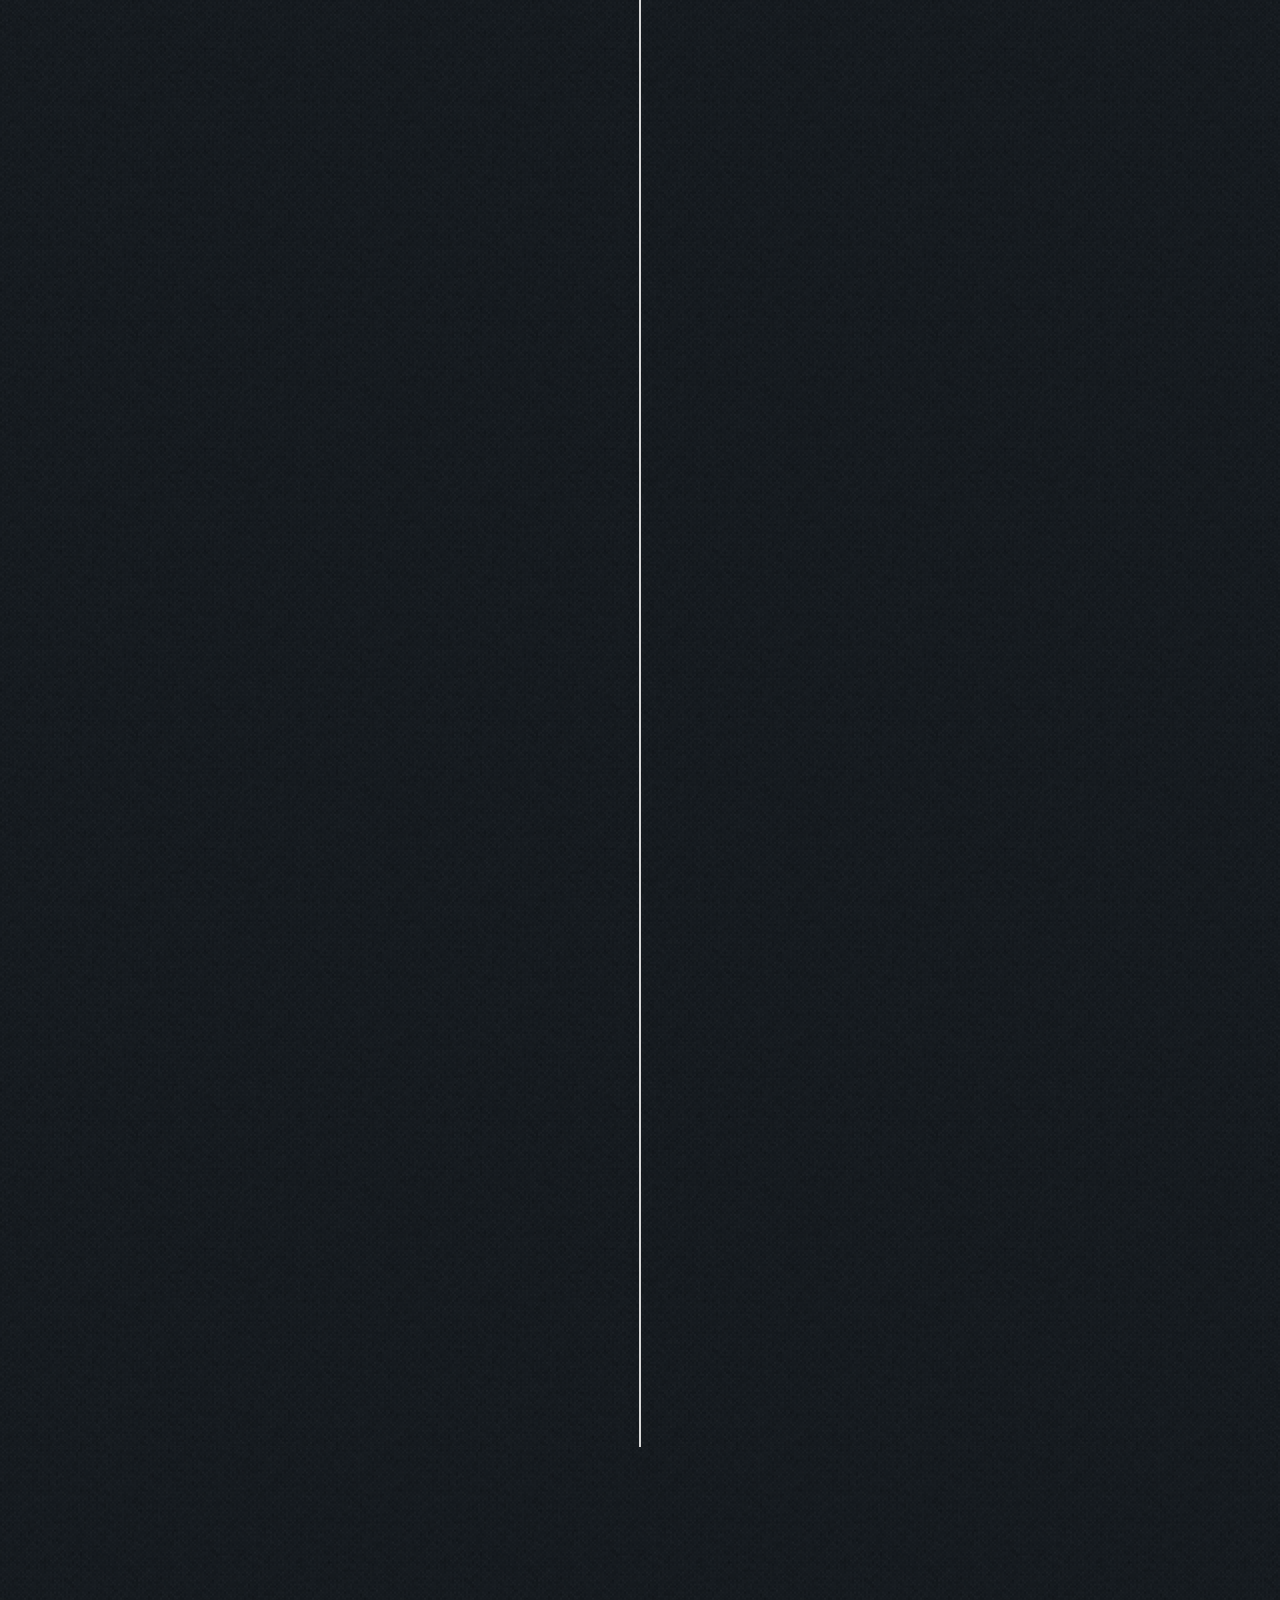
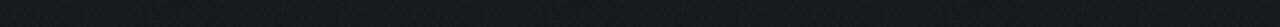
==== commit 764103db: "added timeline element box dropwdown animation" ====
--- a/src/index.html
+++ b/src/index.html
@@ -25,62 +25,137 @@
         <div id = "timeline">
 
             <div class="timelineElement right">
-                <h2>Date</h2>
-                <h3>Event Name</h3>
-                <p>Information</p>
+                <h2>1960</h2>
+                <h3>Research into an alternative method of communication routing begins</h3>
+                <p>Paul Baran at the RAND Corporation in the US begins
+                    research into what later becomes known as "packet switching".</p>
             </div>
 
             <div class="timelineElement left">
-                <h2>1991</h2>
-                <h4 class="date-month">May</h4>
-                <h3>Cern releases World Wide Web technology</h3>
-                <p>blahblahblahblah</p>
+                <h2>1965</h2>
+                <h3>Donald davies coins the term "Packet Switching"</h3>
+                <p>Donald Davies at the National Physical Laboratory in the UK independently invented the concept of packet switching as well as giving it its name. Davies’s team began work on the NPL network.</p>
             </div>
 
             <div class="timelineElement right">
-                <h2>1993</h2>
-                <h4 class="date-month">April 30th</h4>
-                <h3>WWW technology free to use</h3>
-                <p>CERN declares WWW free to use with no fees</p>
+                <h2>1967</h2>
+                <h3>NPL network becomes the first network to implement packet switching</h3>
+                <p>An early experimental version of the NPL network becomes the first network to implement packet switching</p>
             </div>
-
             <div class="timelineElement left">
-                <h2>1996</h2>
-
-                <h3>Browser wars begin</h3>
-                <p>Browser wars begin between Microsoft and Netscape</p>
+                <h2>1968</h2>
+                <h4 class="date-month">August 5th</h4>
+                <h3>Packet switching concept revealed to the public</h3>
+                <p>Dr Davies gives the first public presentation on the work he had been doing to develop packet switching.</p>
             </div>
 
             <div class="timelineElement right">
-                <h2>Date</h2>
-                <h3>Event Name</h3>
+                <h2>1969</h2>
+                <h3>ARPANET is created</h3>
+                <p>A project in development by the Advanced Research Projects Agency(ARPA) of the US department of defence
+                    to create a network to give researchers from around the world access to the limited number of research computers, uses
+                    Davies' concept and becomes the second network to implement packet switching </p>
+            </div>
+            <div class="timelineElement left">
+                <h2>1970</h2>
+                <h4 class="date-month">December</h4>
+                <h3>ARPANET adopts the NCP protocol</h3>
+                <p>The Network Working Group led by Steve Crocker finalizes and deploys the Network control protocol (NCP).
+                    This protocol improved the ARPANET network interface by making it easier for new sites to join the network.</p>
+            </div>
+            <div class="timelineElement right">
+                <h2>1973</h2>
+                <h3>NPL network and ARPANET are interconnected</h3>
+
+            </div>
+            <div class="timelineElement right">
+
+                <h3>ARPA/DARPA begins development on the protocol later to be called TCP/IP</h3>
                 <p>Information</p>
             </div>
+            <div class="timelineElement left">
+                <h2>1983</h2>
+                <h4 class="date-month">January 1st</h4>
+                <h3>ARPANET migrates from NCP to TCP/IP</h3>
+                <p>ARPANET finishes its migration from NCP to TCP/IP.  Thus making ARPANET one subnet of the internet.</p>
+            </div>
+            <div class="timelineElement right">
+                <h2>1986 </h2>
+                <h3>The National Science Foundation (NSF) creates the NSFNET</h3>
+                <p>NSFNET is a new network containing 6 sites. It is also able to connect to the ARPANET. The size of NSFNET grows rapidly and the combination of the ARPANET and NSFNET begins to be known as the “Internet”.</p>
+            </div>
+            <div class="timelineElement left">
+                <h2>1990</h2>
+                <h3>Tim Berners Lee creates the World Wide Web</h3>
+                <p>Tim Berners Lee creates the hypertext browser and editor for the NeXT operating system, the first web server, CERN HTTPd (Hypertext Transfer Protocol deamon) and the first specifications for HTML, URIs and HTTP.</p>
+            </div>
+            <div class="timelineElement right">
+                <h2>1991 </h2>
+                <h4 class="date-month">August 6th</h4>
+                <h3>info.cern.ch goes online</h3>
+                <p> info.cern.ch is the first website put online. It runs on a NeXT computer at CERN. The Site contains information on the world wide web and how to create your own webpage.</p>
+            </div>
+            <div class="timelineElement left">
+                <h2>1992</h2>
+                <h3>The Internet society is founded</h3>
+                <p>The Internet society is an international non-profit organisation with a corporate structure aiming to support the development of internet standards.</p>
+            </div>
+            <div class="timelineElement right">
+                <h2>1994 </h2>
+                <h4 class="date-month">August 6th</h4>
+                <h3>Berners-Lee founds the W3C </h3>
+                <p>Anounced at the Massachusetts Institute of Technology</p>
+            </div>
+            <div class="timelineElement right">
+                <h4 class="date-month">December 15th</h4>
+                <h3>Launch of Netscape navigator</h3>
 
+            </div>
             <div class="timelineElement left">
-                <h2>Date</h2>
-                <h3>Event Name</h3>
-                <p>Information</p>
+                <h2>1995 </h2>
+                <h3>WWW overtakes FTP as No1 internet service</h3>
+            </div>
+            <div class="timelineElement left">
+                <h4 class="date-month">May</h4>
+                <h3>JavaScript is developed by Brendan Eich </h3>
+                <p>Javascript is developed in 10 days for the Netscape Navigator Browser</p>
+            </div>
+            <div class="timelineElement left">
+                <h4 class="date-month">August 16th</h4>
+                <h3>Launch of Internet Explorer</h3>
+            </div>
+            <div class="timelineElement right">
+                <h2>1996</h2>
+                <h4 class="date-month">March</h4>
+                <h3>Netscape Navigator 2.0 is released featuring support for JavaScript</h3>
+
+            </div>
+            <div class="timelineElement right">
+
+                <h4 class="date-month">August 13th</h4>
+                <h3>Microsoft Release Internet Explorer 3.0 with support for Jscript and CSS</h3>
+                <p>JScript was Microsofts alternative to JavaScript. Despite having a different name for copyright reasons the languages are actually identical(?). This was the first browser to support cascading style sheets (CSS) and the first version of internet explorer to be released on multiple platforms. </p>
+
+            </div>
+            <div class="timelineElement right">
+
+                <h4 class="date-month">December 17th</h4>
+                <h3>W3C release the finalised specification for CSS1</h3>
+
+            </div>
+            <div class="timelineElement left">
+                <h2>1997</h2>
+                <h4 class="date-month">June</h4>
+                <h3>Ecma international publish the first edition of the ECMA-262 specification</h3>
+                <p>ECMA-262 is a standardised specification of the original JavaScript</p>
+            </div>
+            <div class="timelineElement left">
+
+                <h4 class="date-month">September</h4>
+                <h3>Release of Internet Explorer 4.0</h3>
+                <p>Internet Explorer 4.0 introduces many new features including Dynamic HTML (Allowing a webpages html to be edited by JavaScript)</p>
             </div>
 
-            <div class="timelineElement right">
-                <h2>Date</h2>
-                <h4 class="date-month">March 10th</h4>
-                <h3>Event Name</h3>
-                <p>Information</p>
-            </div>
-
-            <div class="timelineElement left">
-                <h2>Date</h2>
-                <h3>Event Name</h3>
-                <p>Information</p>
-            </div>
-
-            <div class="timelineElement right">
-                <h2>Date</h2>
-                <h3>Event Name</h3>
-                <p>Information</p>
-            </div>
         </div>
 
         <script src="https://code.jquery.com/jquery-1.12.3.min.js"></script>
--- a/src/css/main.css
+++ b/src/css/main.css
@@ -105,7 +105,7 @@
 
 
     background-size: 2px auto, auto;
-    height: 5000px;
+
 }
 div.timelineElement {
 
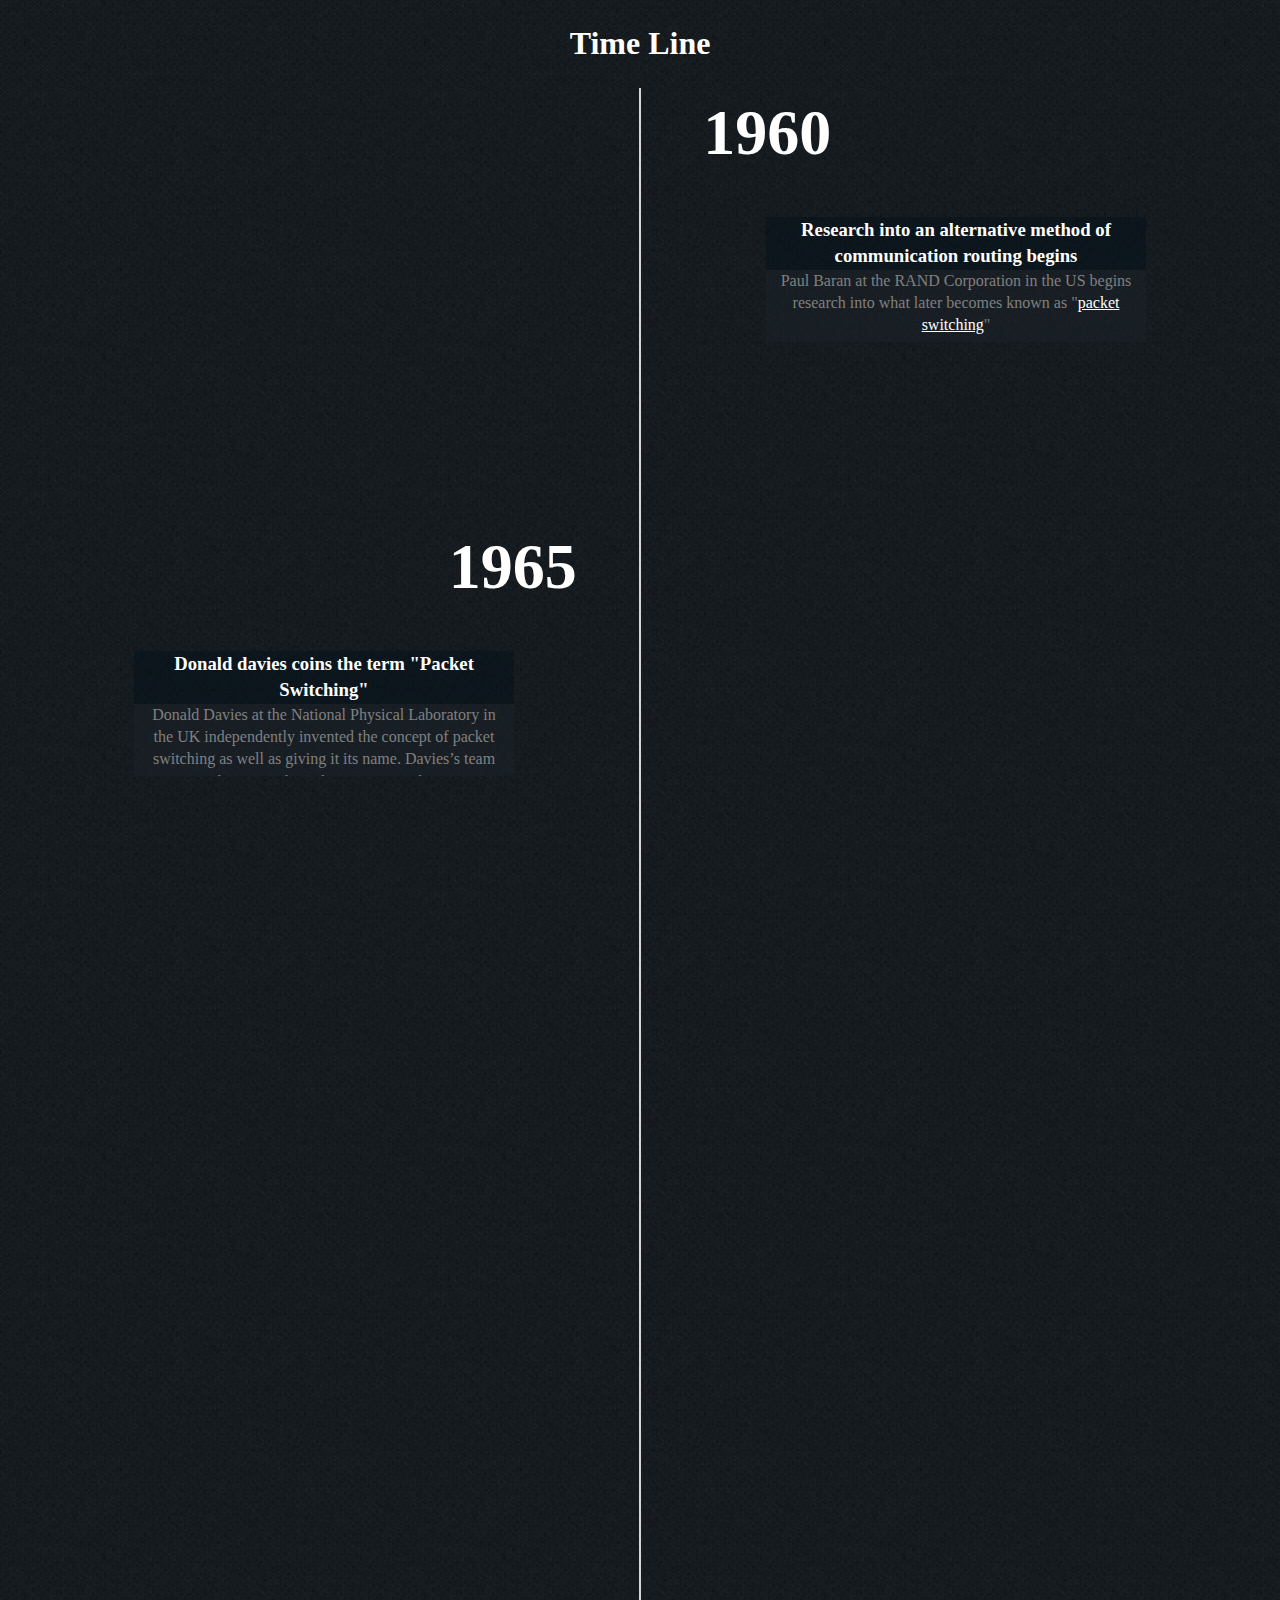
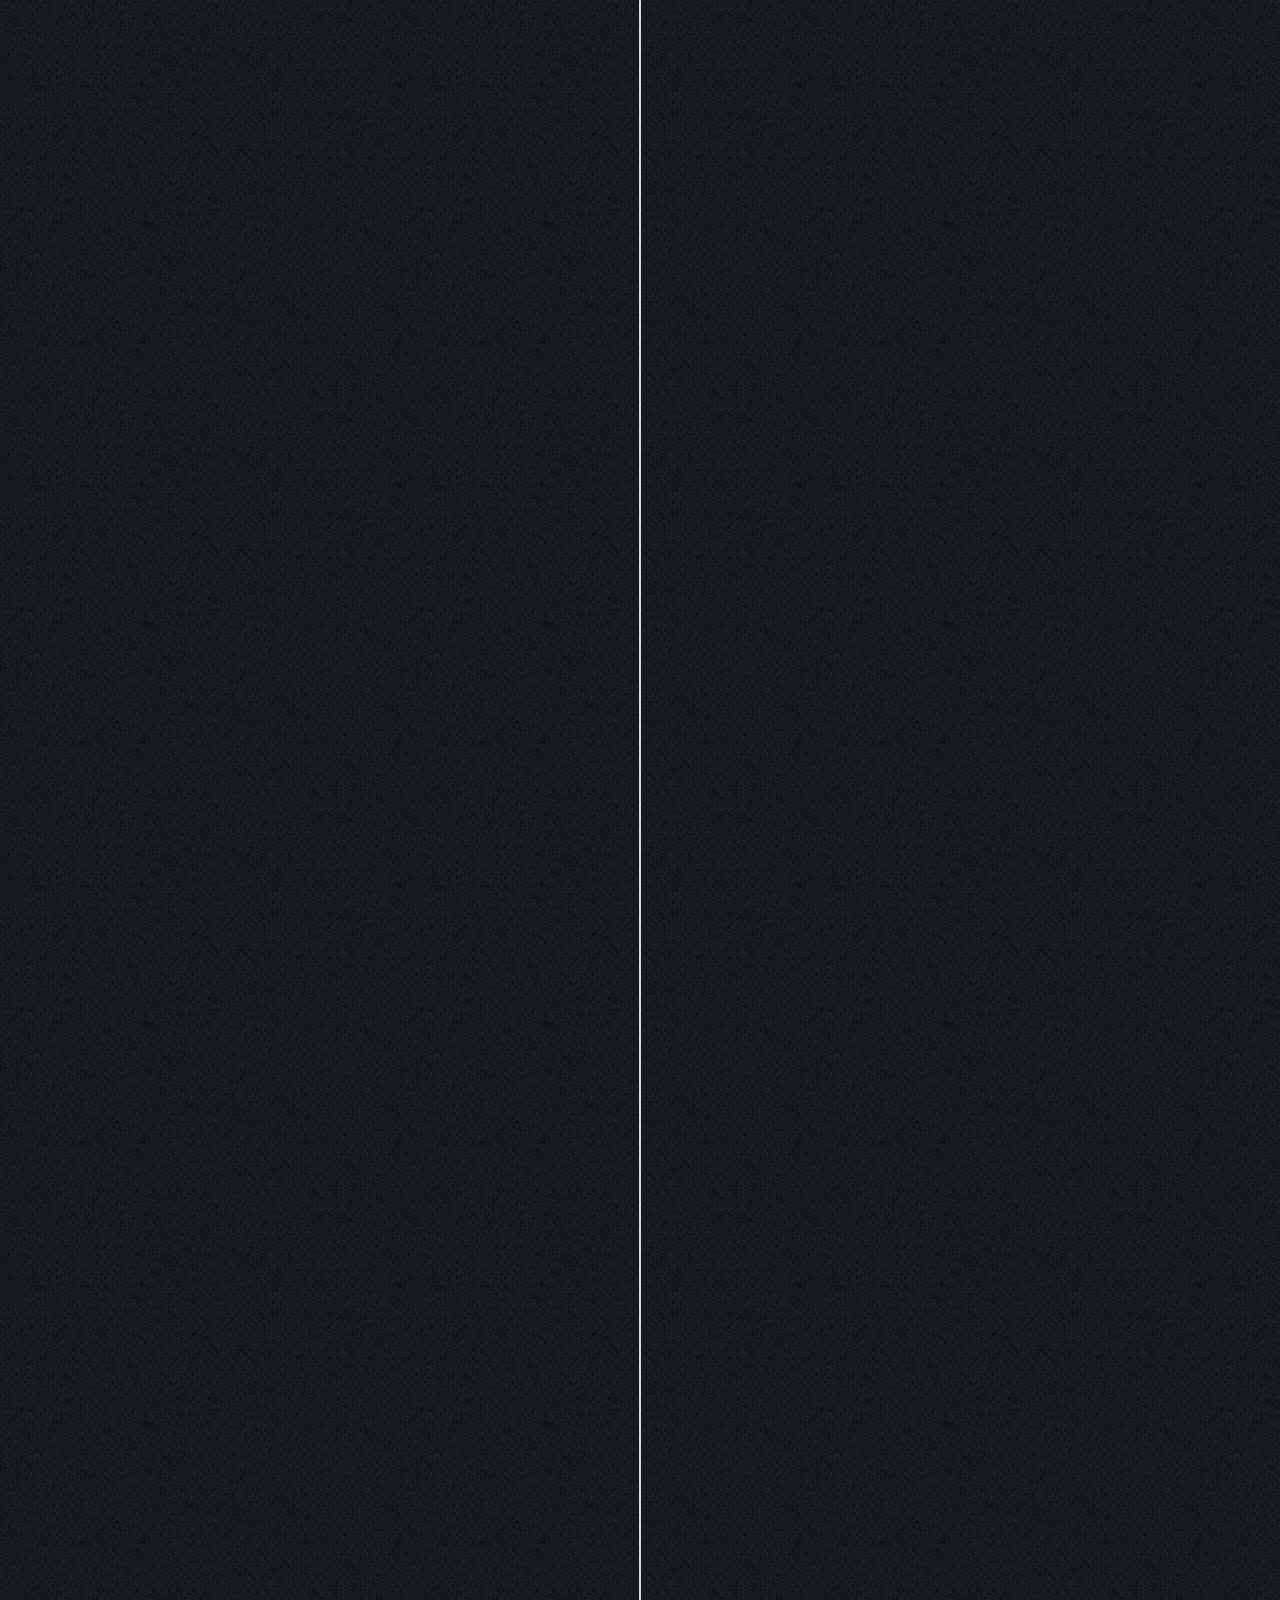
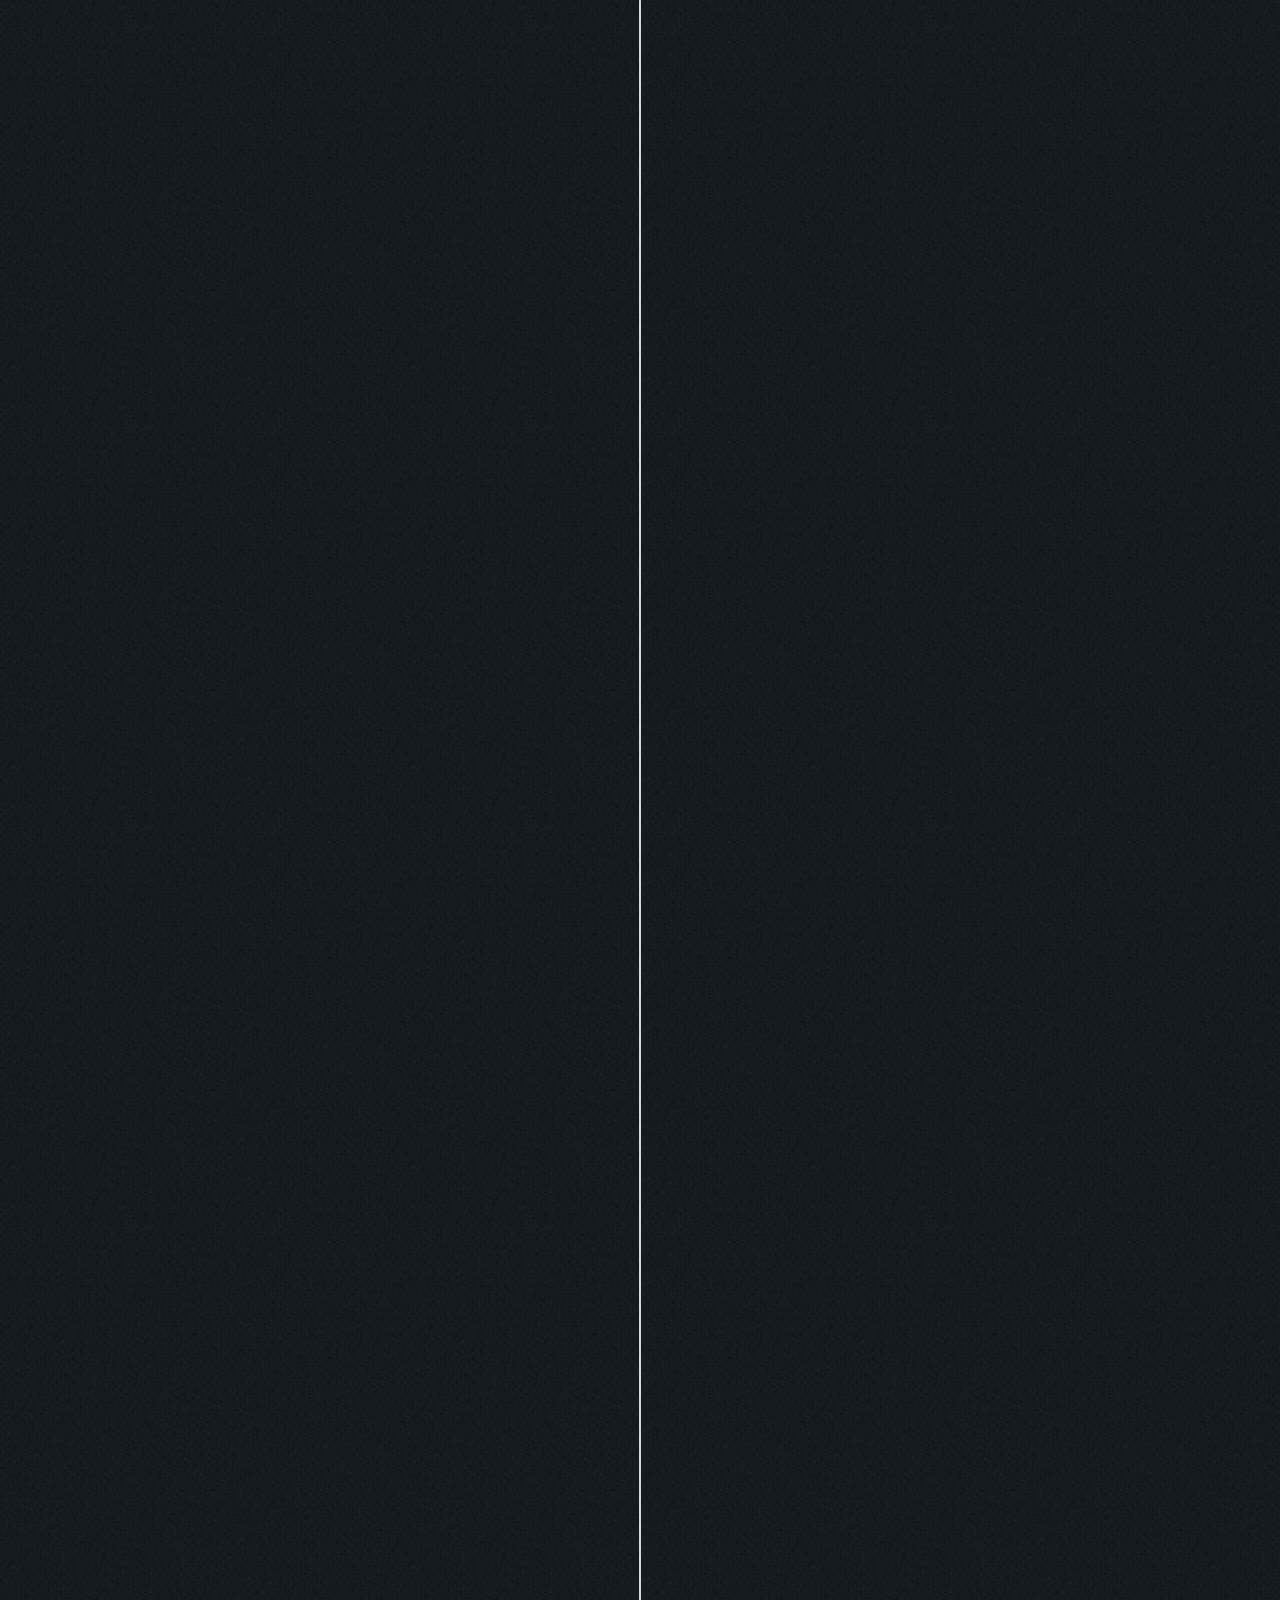
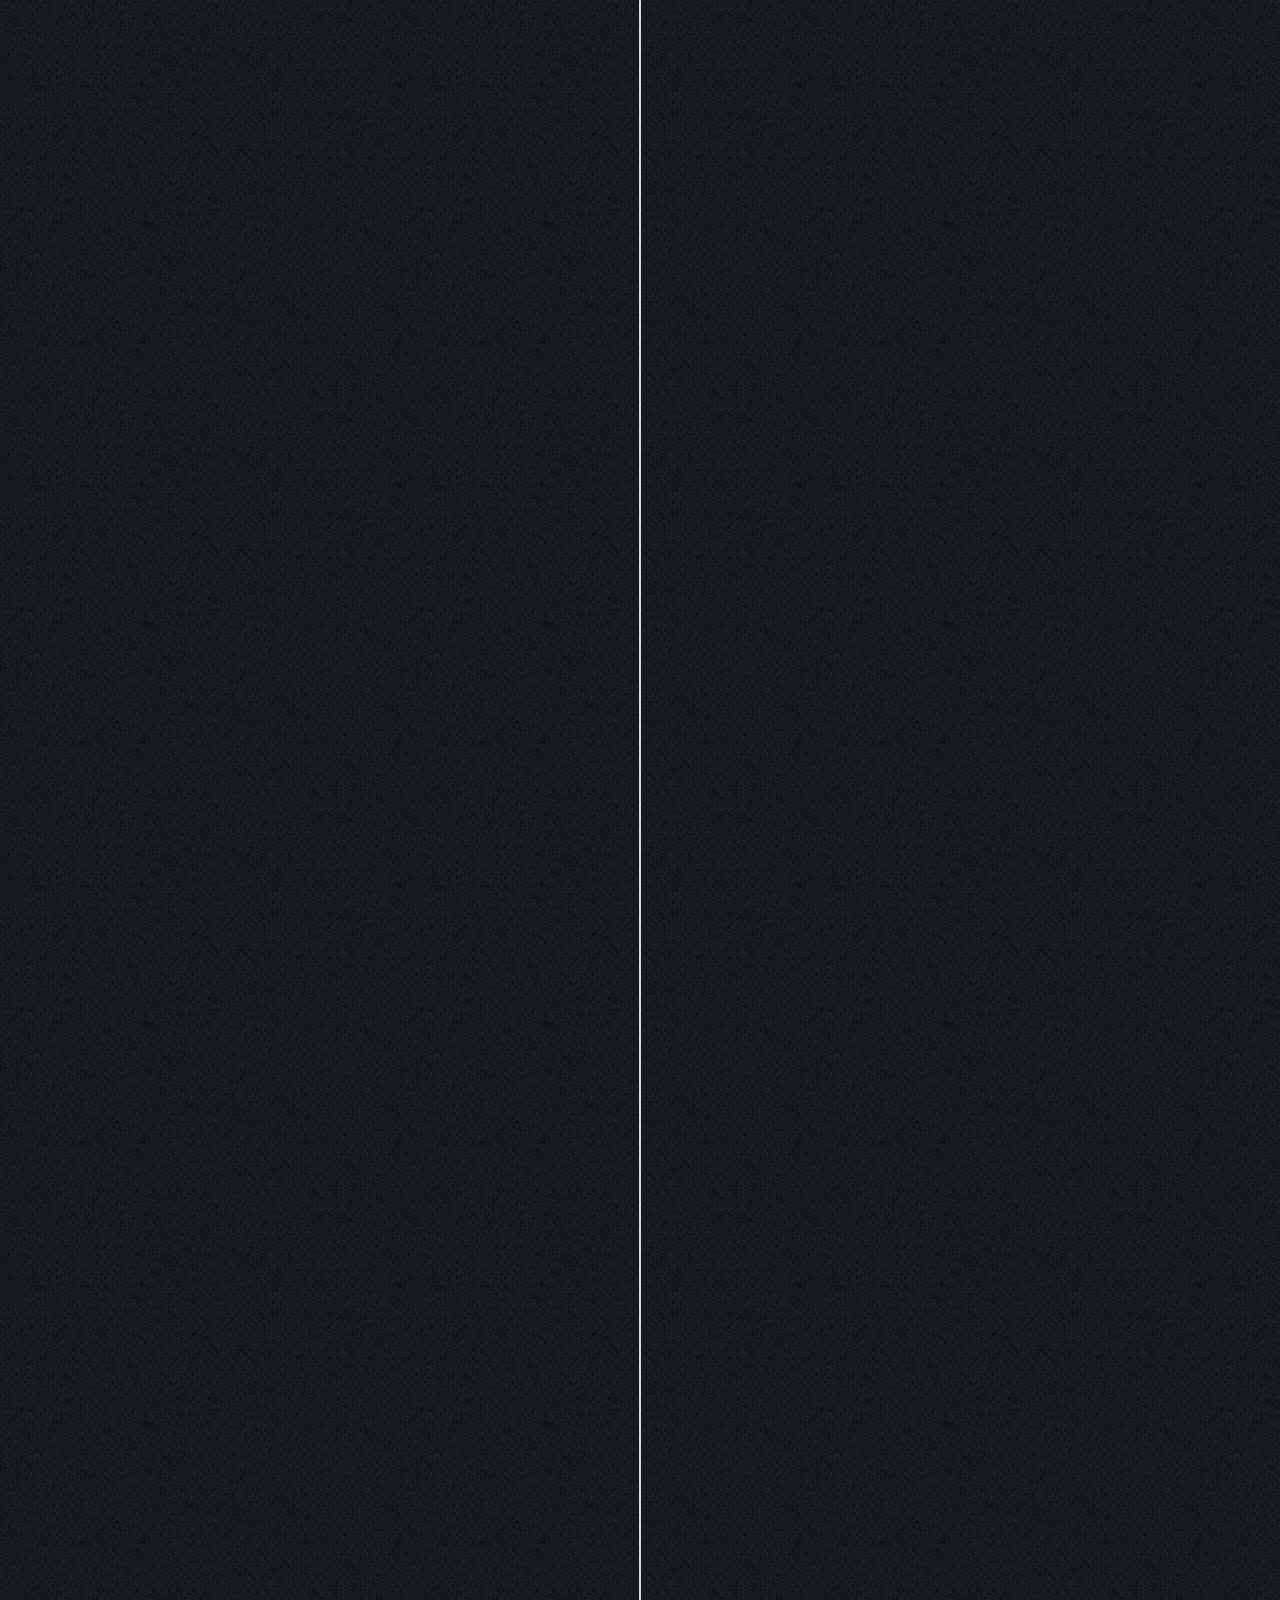
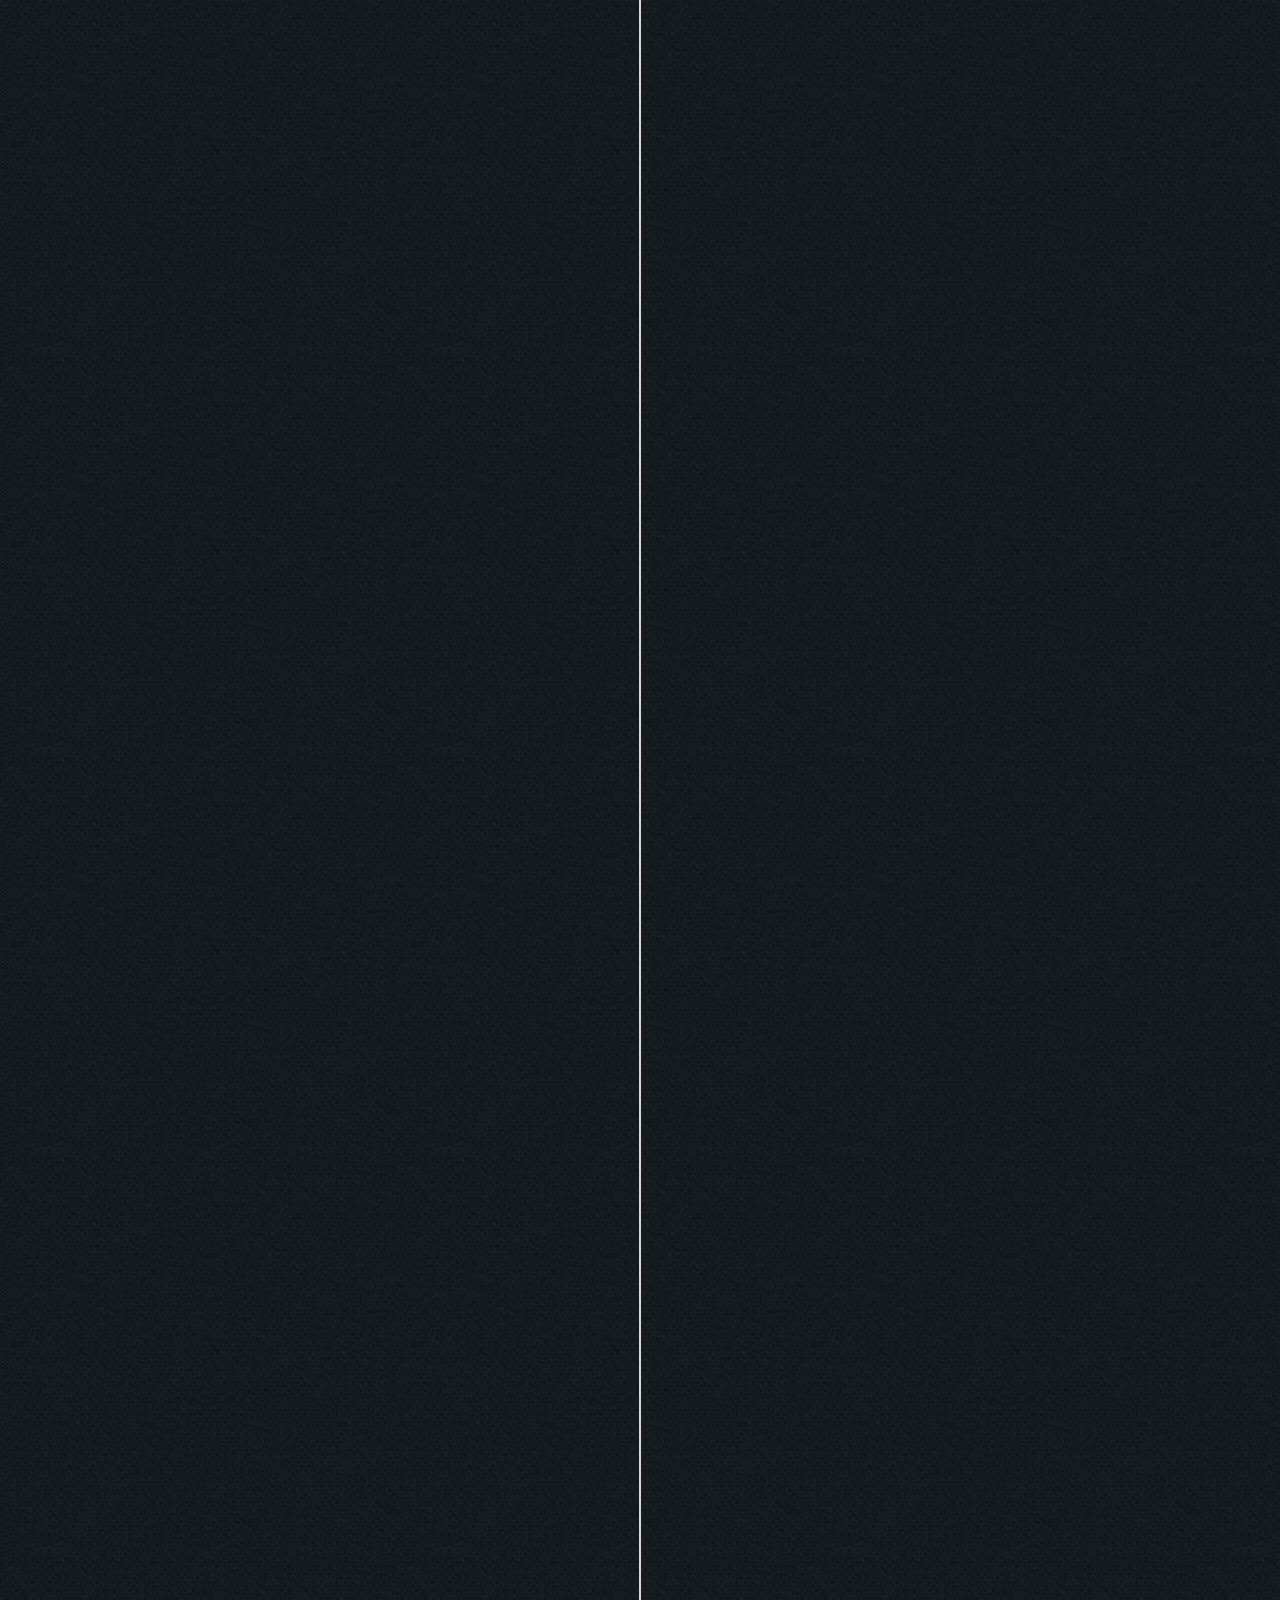
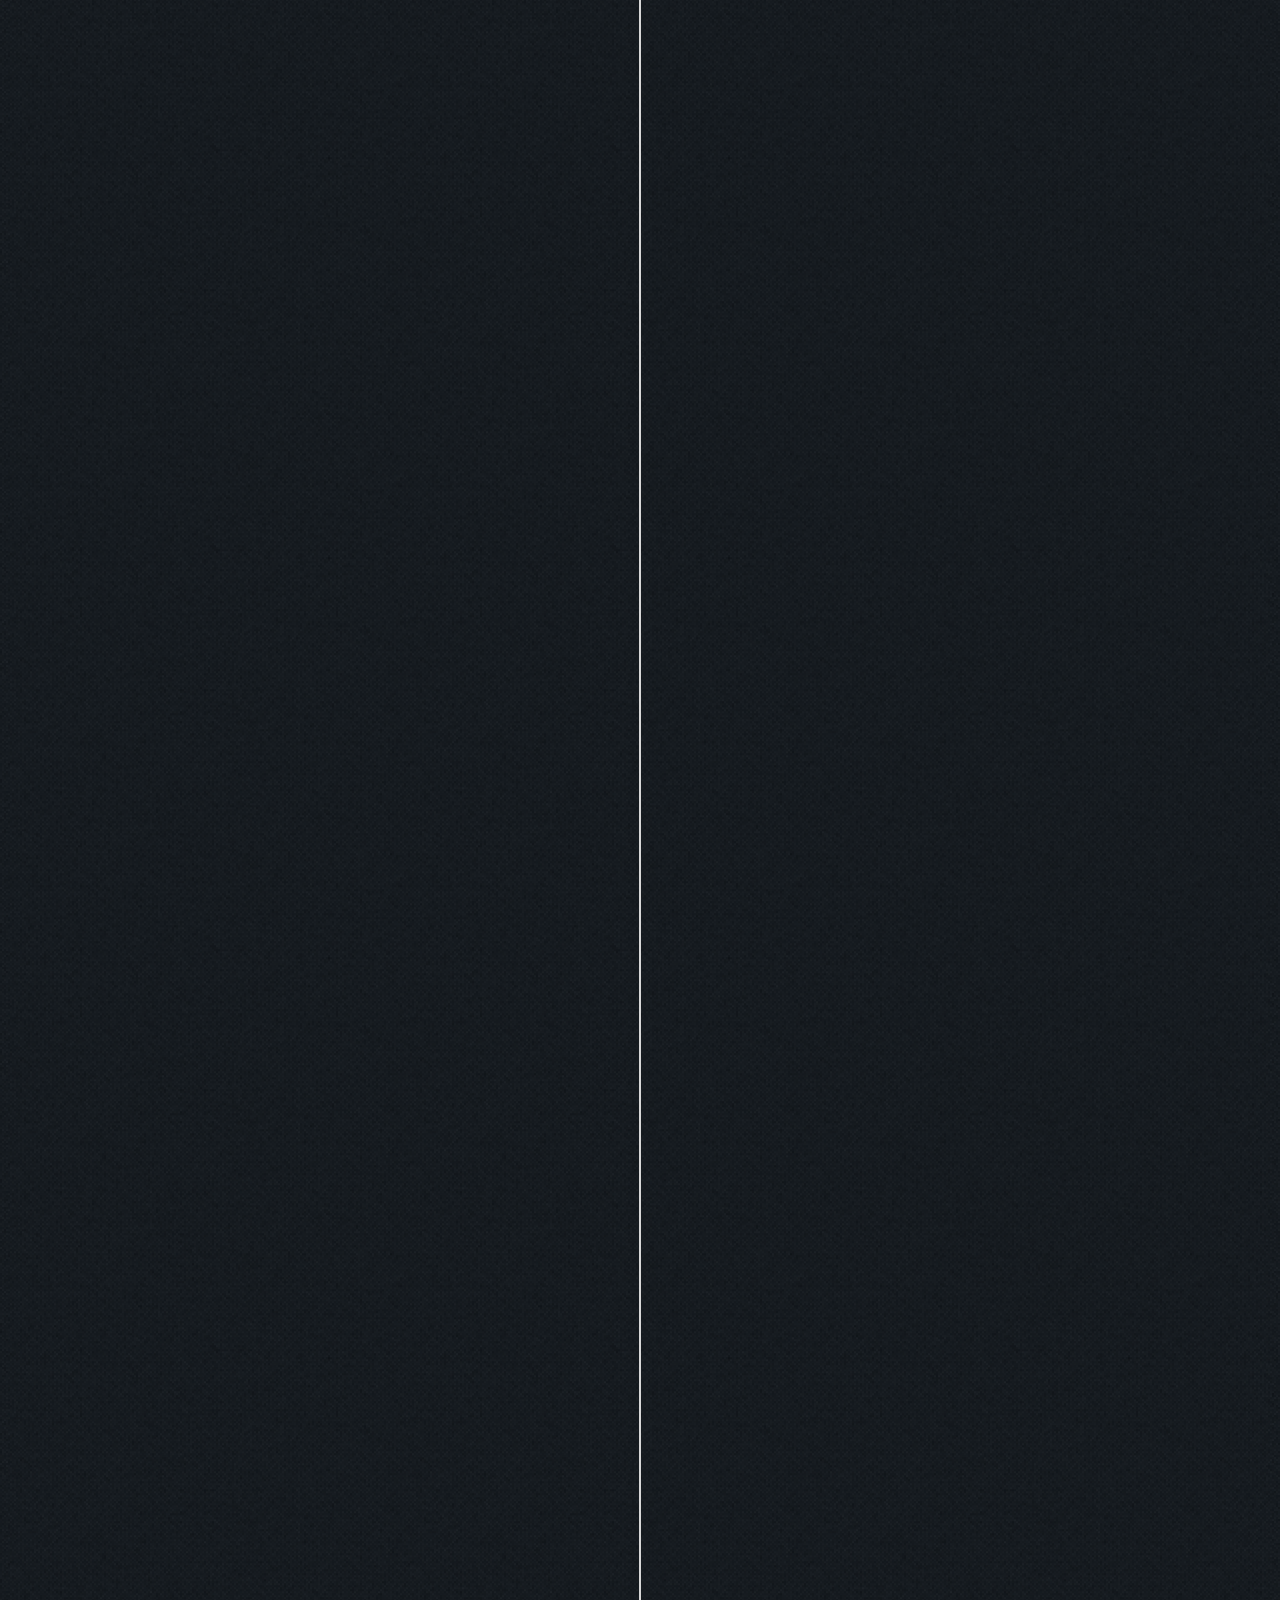
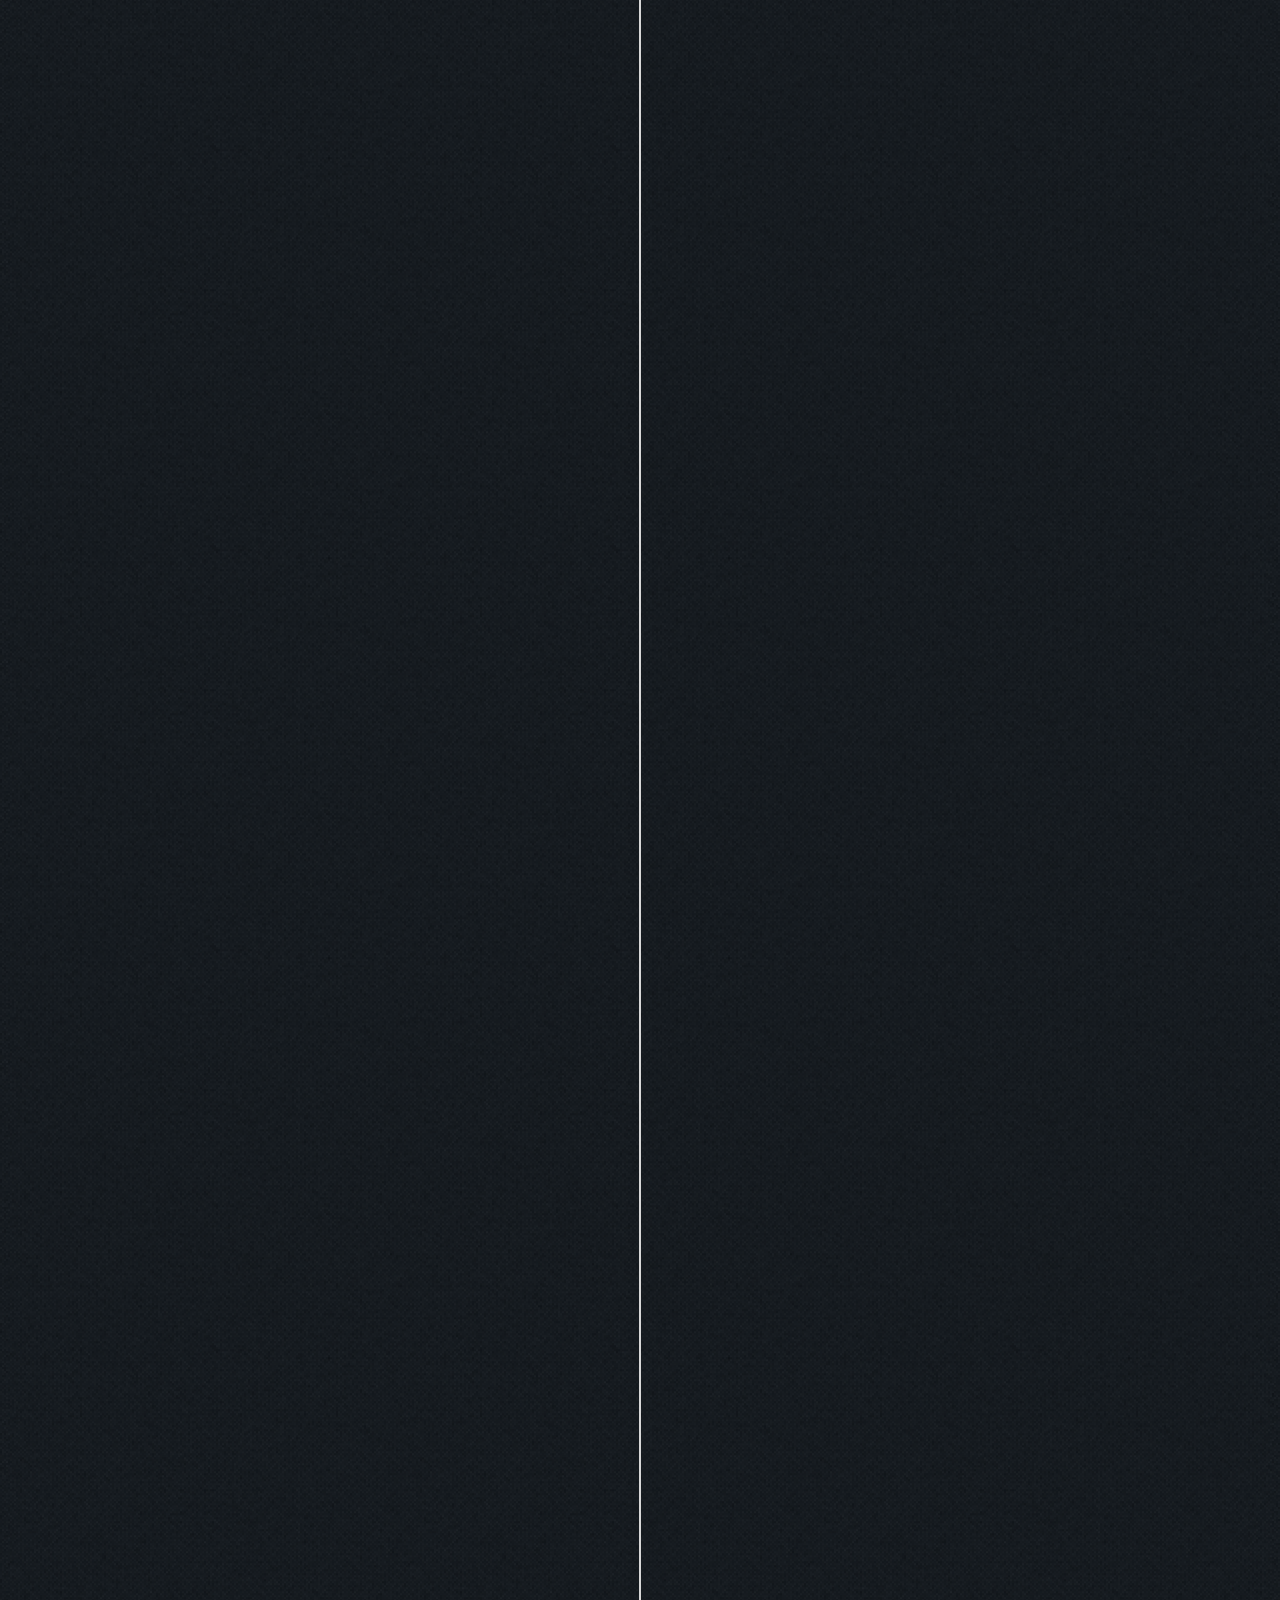
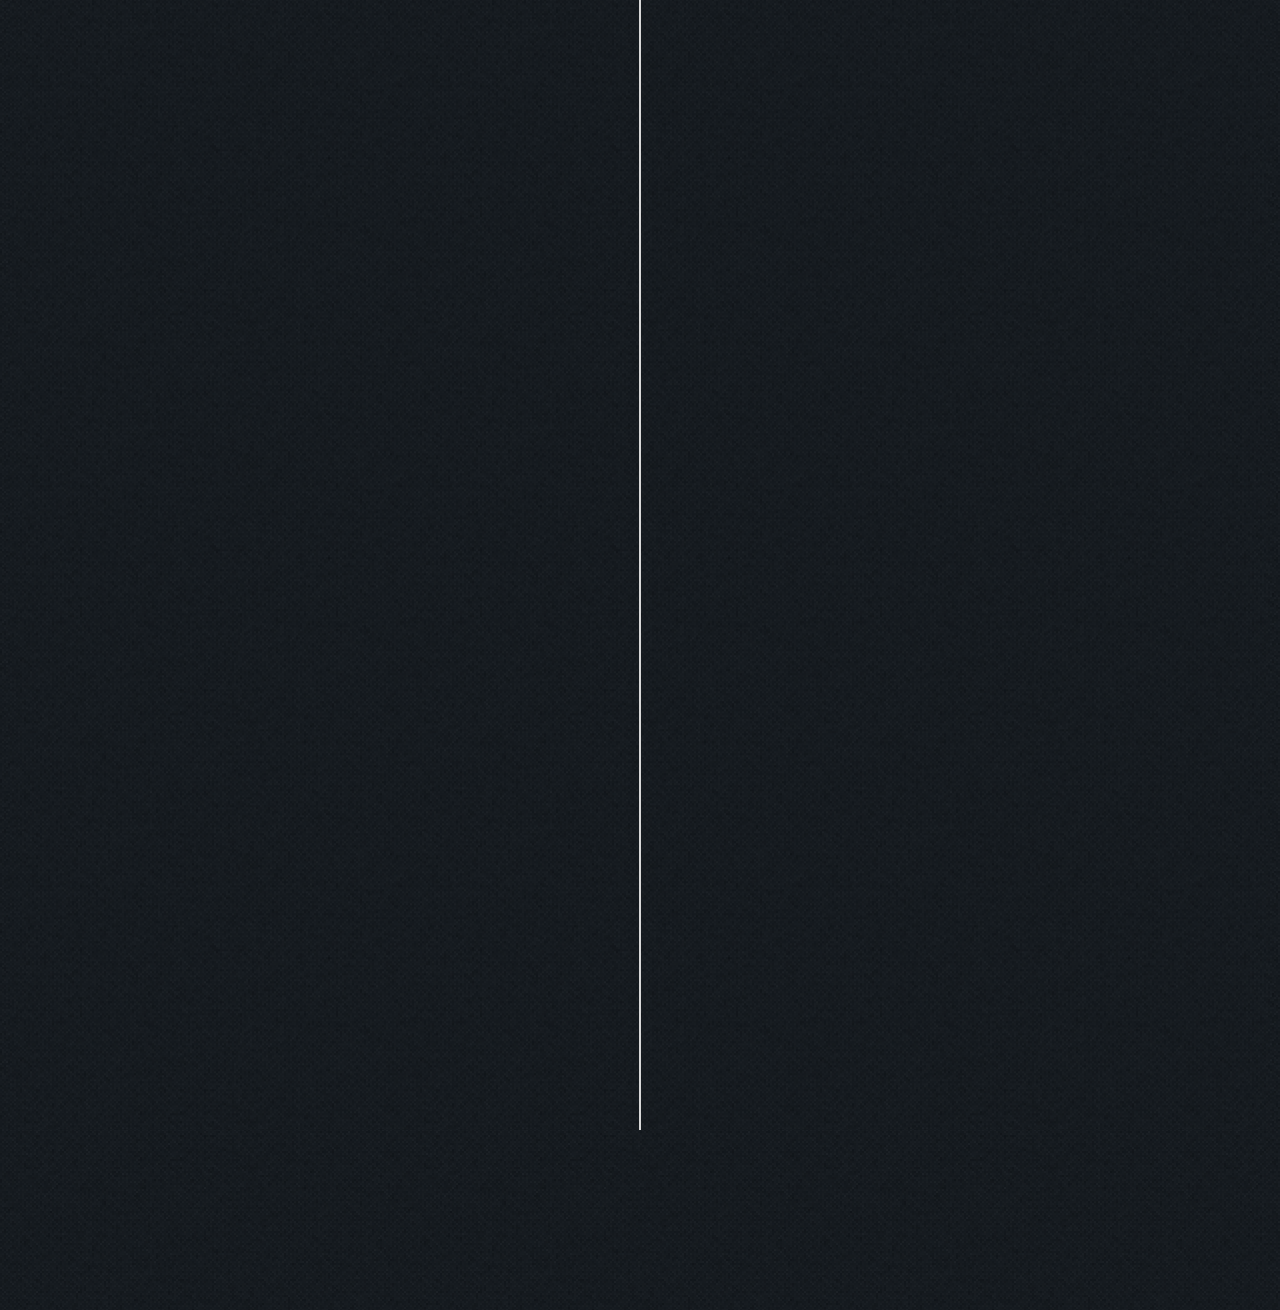
==== commit fc581e3f: "Added topic pages, timeline element date styling when a month is present and scaling of info boxes o" ====
--- a/src/index.html
+++ b/src/index.html
@@ -28,7 +28,7 @@
                 <h2>1960</h2>
                 <h3>Research into an alternative method of communication routing begins</h3>
                 <p>Paul Baran at the RAND Corporation in the US begins
-                    research into what later becomes known as "packet switching".</p>
+                    research into what later becomes known as "<a target="_blank" href="Topics/Packet%20Switching.html" >packet switching</a>"</p>
             </div>
 
             <div class="timelineElement left">
@@ -61,7 +61,7 @@
                 <h4 class="date-month">December</h4>
                 <h3>ARPANET adopts the NCP protocol</h3>
                 <p>The Network Working Group led by Steve Crocker finalizes and deploys the Network control protocol (NCP).
-                    This protocol improved the ARPANET network interface by making it easier for new sites to join the network.</p>
+                    This protocol improved the ARPANET network interface to make it easier for new sites to join the network.</p>
             </div>
             <div class="timelineElement right">
                 <h2>1973</h2>
@@ -70,7 +70,7 @@
             </div>
             <div class="timelineElement right">
 
-                <h3>ARPA/DARPA begins development on the protocol later to be called TCP/IP</h3>
+                <h3>ARPA/DARPA begins development on the protocol later to be called <a target="_blank" href="Topics/Internet%20Protocol%20Suite.html" >TCP/IP</a></h3>
                 <p>Information</p>
             </div>
             <div class="timelineElement left">
@@ -113,7 +113,7 @@
             </div>
             <div class="timelineElement left">
                 <h2>1995 </h2>
-                <h3>WWW overtakes FTP as No1 internet service</h3>
+                <h3>World Wide Web overtakes FTP as No1 internet service</h3>
             </div>
             <div class="timelineElement left">
                 <h4 class="date-month">May</h4>
@@ -147,7 +147,11 @@
                 <h2>1997</h2>
                 <h4 class="date-month">June</h4>
                 <h3>Ecma international publish the first edition of the ECMA-262 specification</h3>
-                <p>ECMA-262 is a standardised specification of the original JavaScript</p>
+                <p>
+                    ECMA-262 is a standardised specification of the original JavaScript. Subsequent releases of
+                    JavaScript and JScript would implement the ECMAScript standard with the goal to increase
+                    cross-browser compatibility.
+                </p>
             </div>
             <div class="timelineElement left">
 
@@ -155,6 +159,88 @@
                 <h3>Release of Internet Explorer 4.0</h3>
                 <p>Internet Explorer 4.0 introduces many new features including Dynamic HTML (Allowing a webpages html to be edited by JavaScript)</p>
             </div>
+            <div class="timelineElement right">
+                <h2>1998</h2>
+                <h3>W3C releases ther initial DOM standard, DOM level 1</h3>
+                <p>Prior to this standard browsers had been implementing wildly different versions of a DOM.
+                    The difference in DOM used by Netscape and Internet explorer had been the source of many
+                    headaches when trying to support both browsers, despite both supporting the ECMA script.</p>
+            </div>
+            <div class="timelineElement left">
+                <h2>2000</h2>
+                <h4 class="date-month">January 5th</h4>
+                <h3>Launch of Internet Explorer 5.0 macintosh edition. The first browser with full CSS support(over 99%)</h3>
+                <p>
+                    Most other browsers soon followed to provide full CSS support(over 99%) however there are still
+                    many inconsistencies between browsers implementations of CSS making it hard for web designers to
+                    support all browsers adequately. This lead to many css hacks being employed.
+                </p>
+            </div>
+            <div class="timelineElement right">
+                <h2>2004</h2>
+                <h4 class="date-month">February 25th</h4>
+                <h3>CSS 2.1 becames a Candidate Recommendation.</h3>
+                <p>
+                    The purpose of the CSS 2.1 specification is to resolve issues with browsers patchy implementations
+                    of CSS 2.0. The CSS 2.1 specification is moved closer to what browsers have actually implemented
+                    at this point.
+                </p>
+            </div>
+            <div class="timelineElement left">
+                <h2>2005</h2>
+
+                <h3>The W3C DOM was well supported by most browsers</h3>
+                <p>
+                    The most popular browsers such as Internet explorer version 6, Opera, Safari and Firefox all have
+                    comprehensive and W3C specification compliant DOM support.
+                </p>
+            </div>
+            <div class="timelineElement right">
+                <h2>2009</h2>
+
+                <h3>Launch of Internet Explorer 8</h3>
+                <p>
+                    The Launch of Internet Explorer 8 marks a point where most major browsers have relatively
+                    comprehensive support of CSS 2.1, including the layout engines Webkit (Safari, Chrome)
+                    and Gecko (Firefox). However inconsistencies do exist and designers have to be aware many people
+                    still use old versions of Internet Explorer.
+                </p>
+            </div>
+            <div class="timelineElement left">
+                <h2>2011</h2>
+
+                <h3>W3C began to formally recommend a series of level 3 modules</h3>
+                <p>
+                    Following CSS 2 work was began on a new level 3 specification, however unlike the specifications
+                    before it CSS 3 is split into a number of different modules. Where each module adds new features
+                    around a common area. CSS 3 modules only expand upon the existing CSS 2.1 specification thus ensuring
+                    backwards compatibility. There are a number of CSS3 modules with varying statuses based on their
+                    recommendation to be implemented.
+                </p>
+            </div>
+
+            <div class="timelineElement left">
+
+                <h4 class="date-month">June 7th</h4>
+                <h3><a target="_blank" href="https://www.w3.org/Style/CSS/specs#color">Color</a> module formally recommended </h3>
+
+            </div>
+            <div class="timelineElement left">
+
+                <h4 class="date-month">September 29th</h4>
+                <h3><a target="_blank" href="https://www.w3.org/Style/CSS/specs#selectors">Selectors level 3</a> and
+                    <a target="_blank" href="https://www.w3.org/Style/CSS/specs#namespaces">namespaces modules</a> formally recommended
+                </h3>
+
+            </div>
+
+            <div class="timelineElement right">
+                <h2>2012</h2>
+                <h4 class="date-month">June 19th</h4>
+                <h3><a target="_blank" href="https://www.w3.org/TR/css3-mediaqueries/">Media queries</a> module formally recommended </h3>
+
+            </div>
+
 
         </div>
 
--- a/src/css/main.css
+++ b/src/css/main.css
@@ -96,6 +96,13 @@
     text-align: center;
     color: white;
 }
+a{
+    color: white;
+}
+a:visited{
+    color:grey;
+}
+
 
 #timeline{
 
@@ -107,6 +114,23 @@
     background-size: 2px auto, auto;
 
 }
+p{
+    color: white;
+    text-align: left;
+    padding-right: 7px;
+    padding-left: 7px;
+}
+h2{
+    color: white;
+    text-align: left;
+}
+hr{
+    margin-left: 10%;
+    margin-right: 10%;
+    margin-top: 50px;
+    margin-bottom: 50px;
+
+}
 div.timelineElement {
 
 
@@ -122,7 +146,8 @@
 
     margin-top: 0px;
 
-    margin-bottom: 0px;
+    /* leave gap below year date heading */
+    margin-bottom: 40px;
 
     color: white;
 
@@ -141,9 +166,10 @@
 
 
 
-    margin-top: -55px;
+    margin-top: 0px;
     margin-bottom: 0px;
-
+    padding-right: 7px;
+    padding-left: 7px;
 
 
     color: white;
@@ -157,7 +183,8 @@
 div.timelineElement h4 {
     color: white;
 
-    margin-top: 0px;
+    /*if we have a month date we don't want it to increase the gap between the year date and the title of the box */
+    margin-top: -12px;
     margin-bottom: 0px;
 
     position: relative;
@@ -201,8 +228,19 @@
     color: grey;
     margin-top: 0px;
 
-    height:100px;
-
+    height:72px;
+    overflow: hidden;
+
+    /*set animation properties for on hover changing height of paragraph box*/
+    transition-property: height;
+    transition-duration: 0.4s;
+    transition-timing-function: linear;
+
+
+}
+
+div.timelineElement p:hover{
+    height: 200px;
 }
 
 div.right {
@@ -215,15 +253,41 @@
     margin-right : 30%;
     margin-left : 30%;
 }
+/*setting the size of the width of the timeline element box*/
 div .timelineElement.left > *{
     margin-right: 20%;
+    margin-left: 20%;
 }
 div .timelineElement.right > *{
     margin-left: 20%;
-}
-
-
-
+    margin-right: 20%;
+}
+
+
+#topic-page {
+
+    margin-right: 10%;
+    margin-left: 10%;
+    background-image:  url(../img/titleBackground.png);
+
+}
+
+
+#topic-page h1{
+    background-image:  url(../img/realtitleBackground.png);
+}
+#topic-page h2 {
+    margin-left: 15%;
+    padding-top: 0px;
+
+}
+#topic-page p {
+    margin-left: 20%;
+    margin-right: 20%;
+    /*
+    padding-bottom: 50px;
+    */
+}
 
 
 
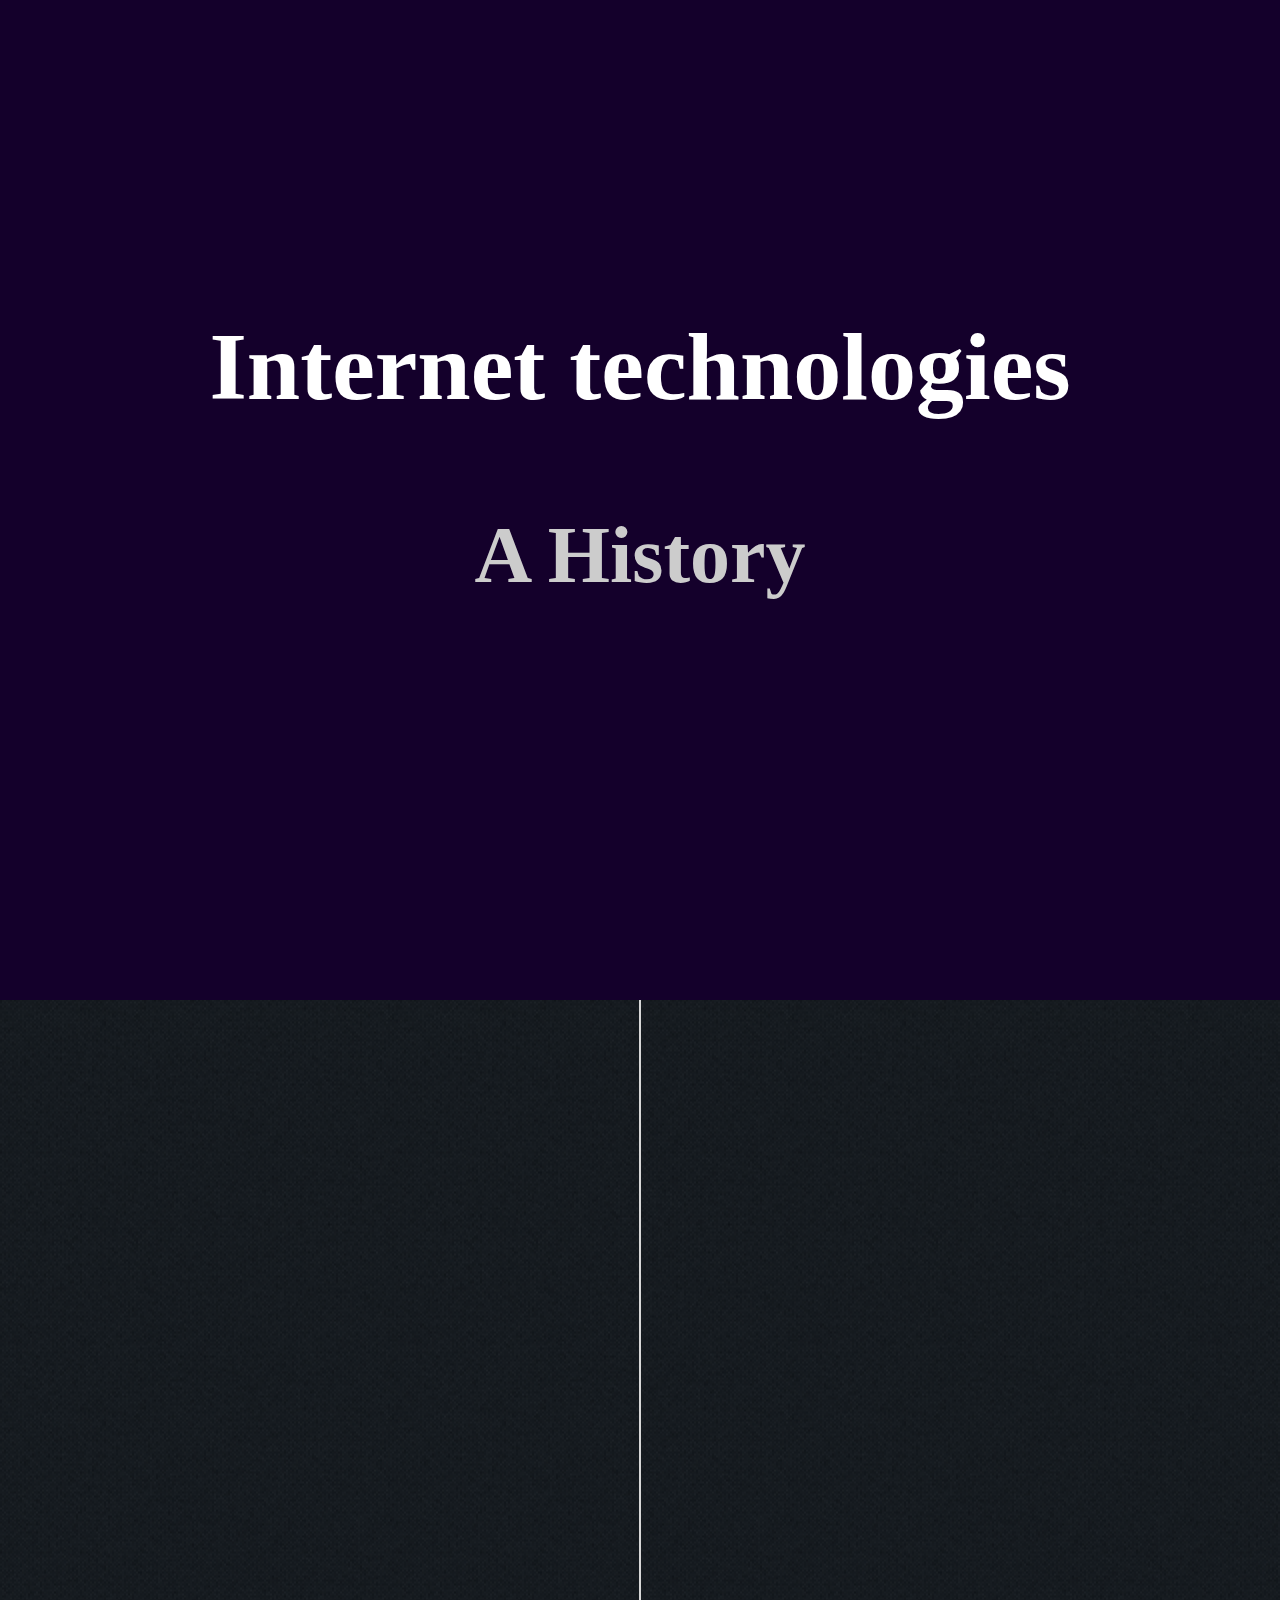
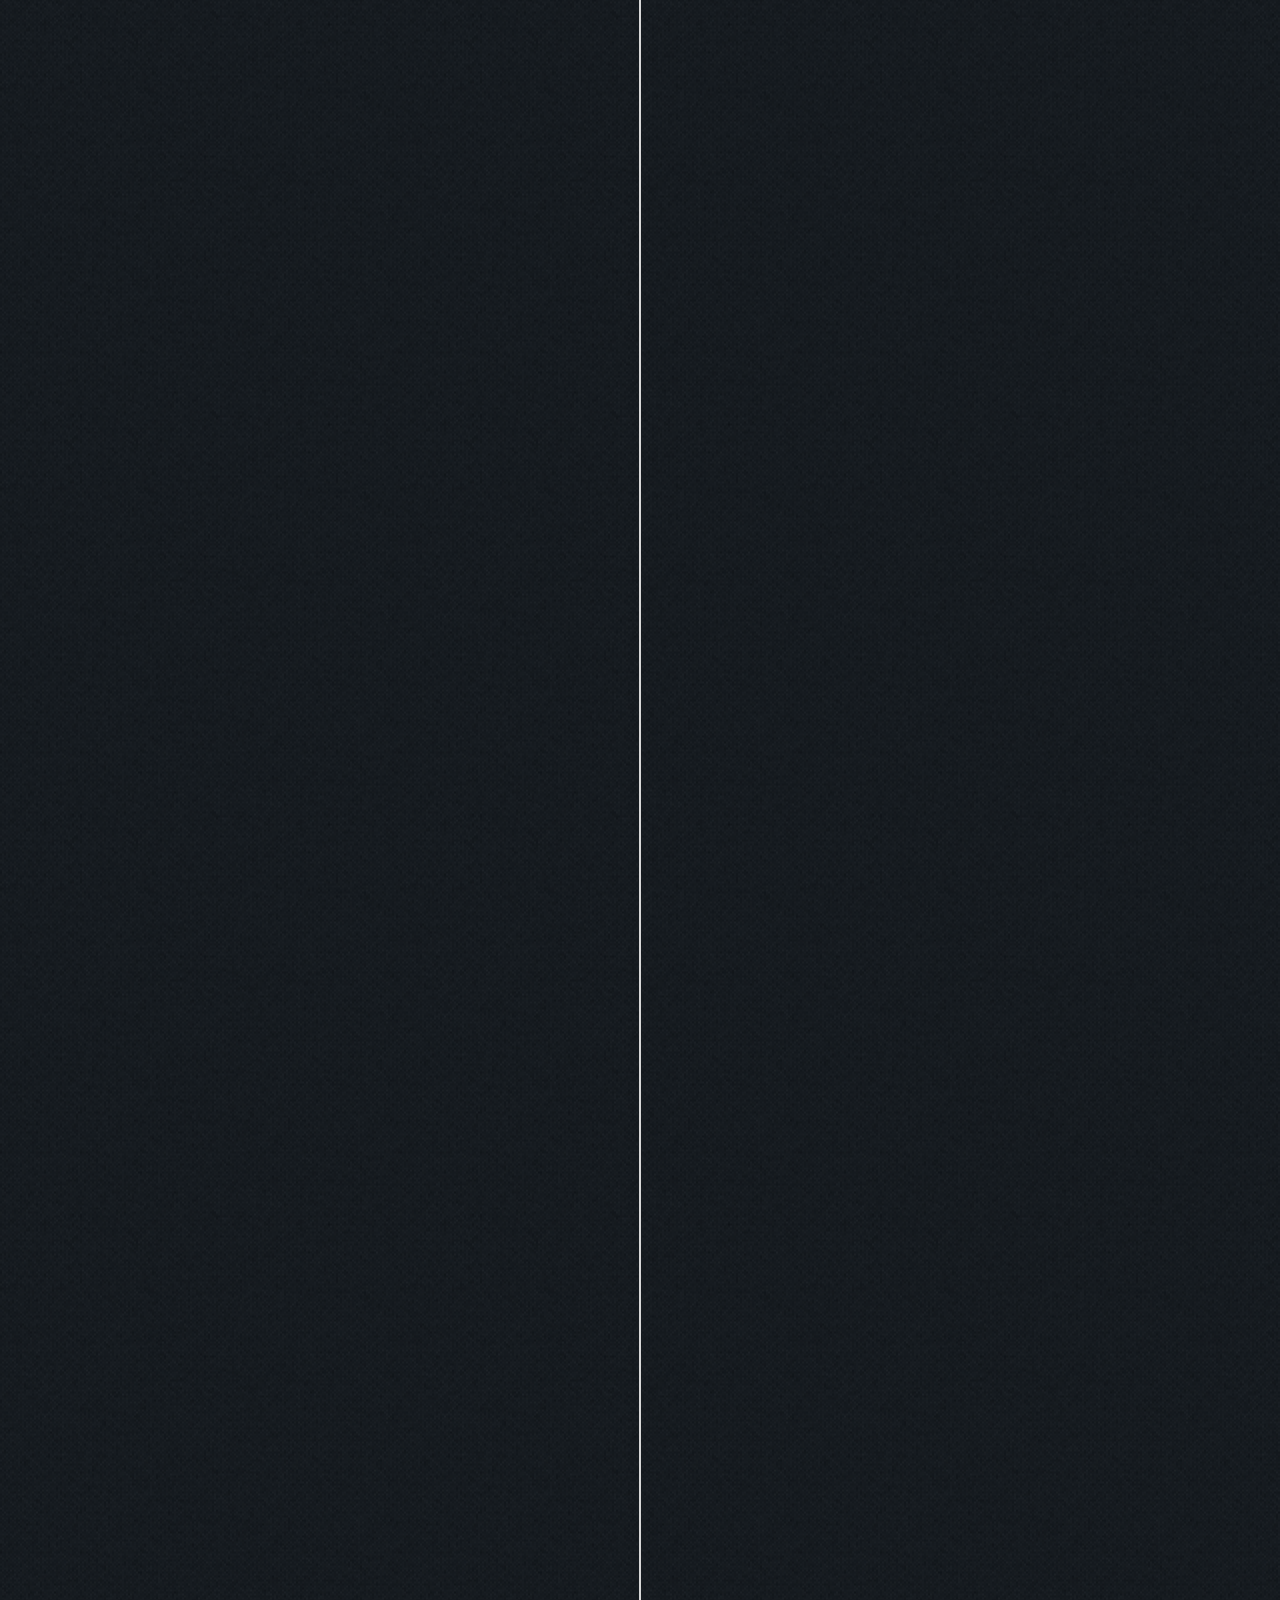
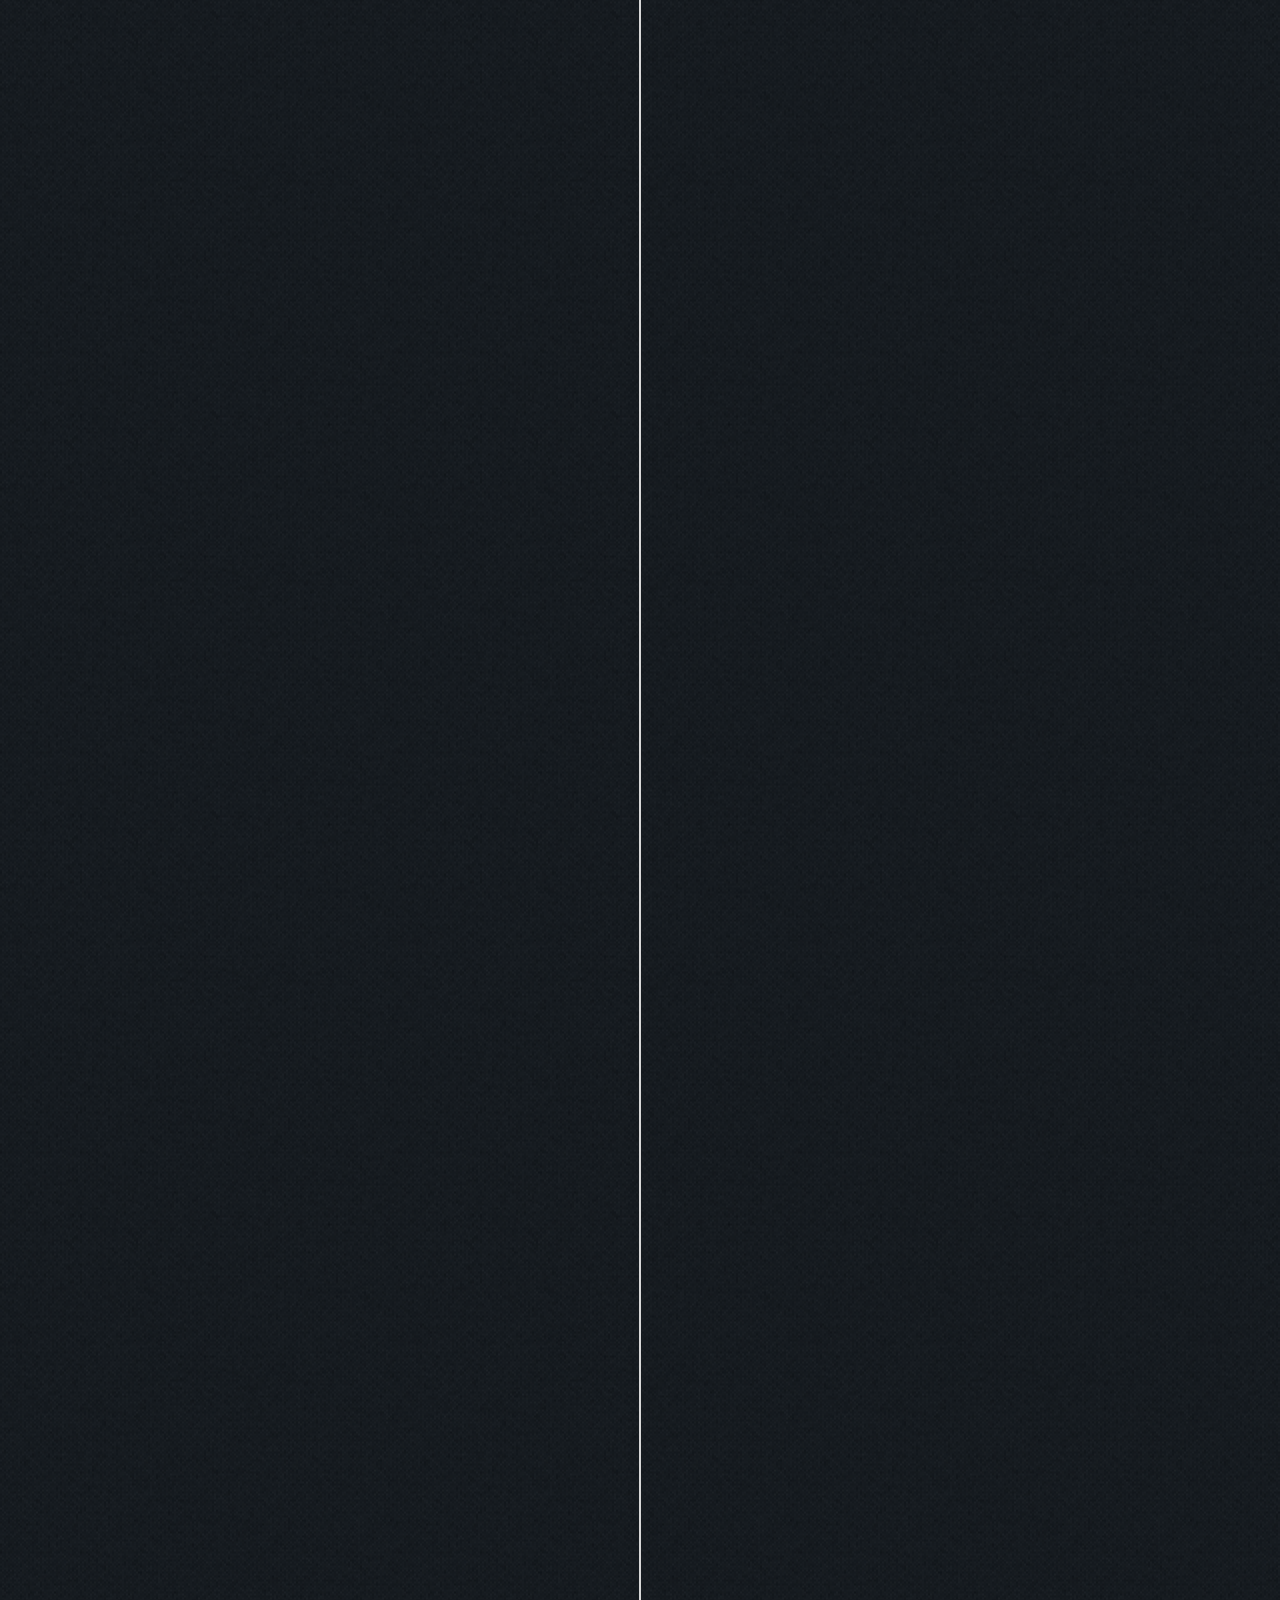
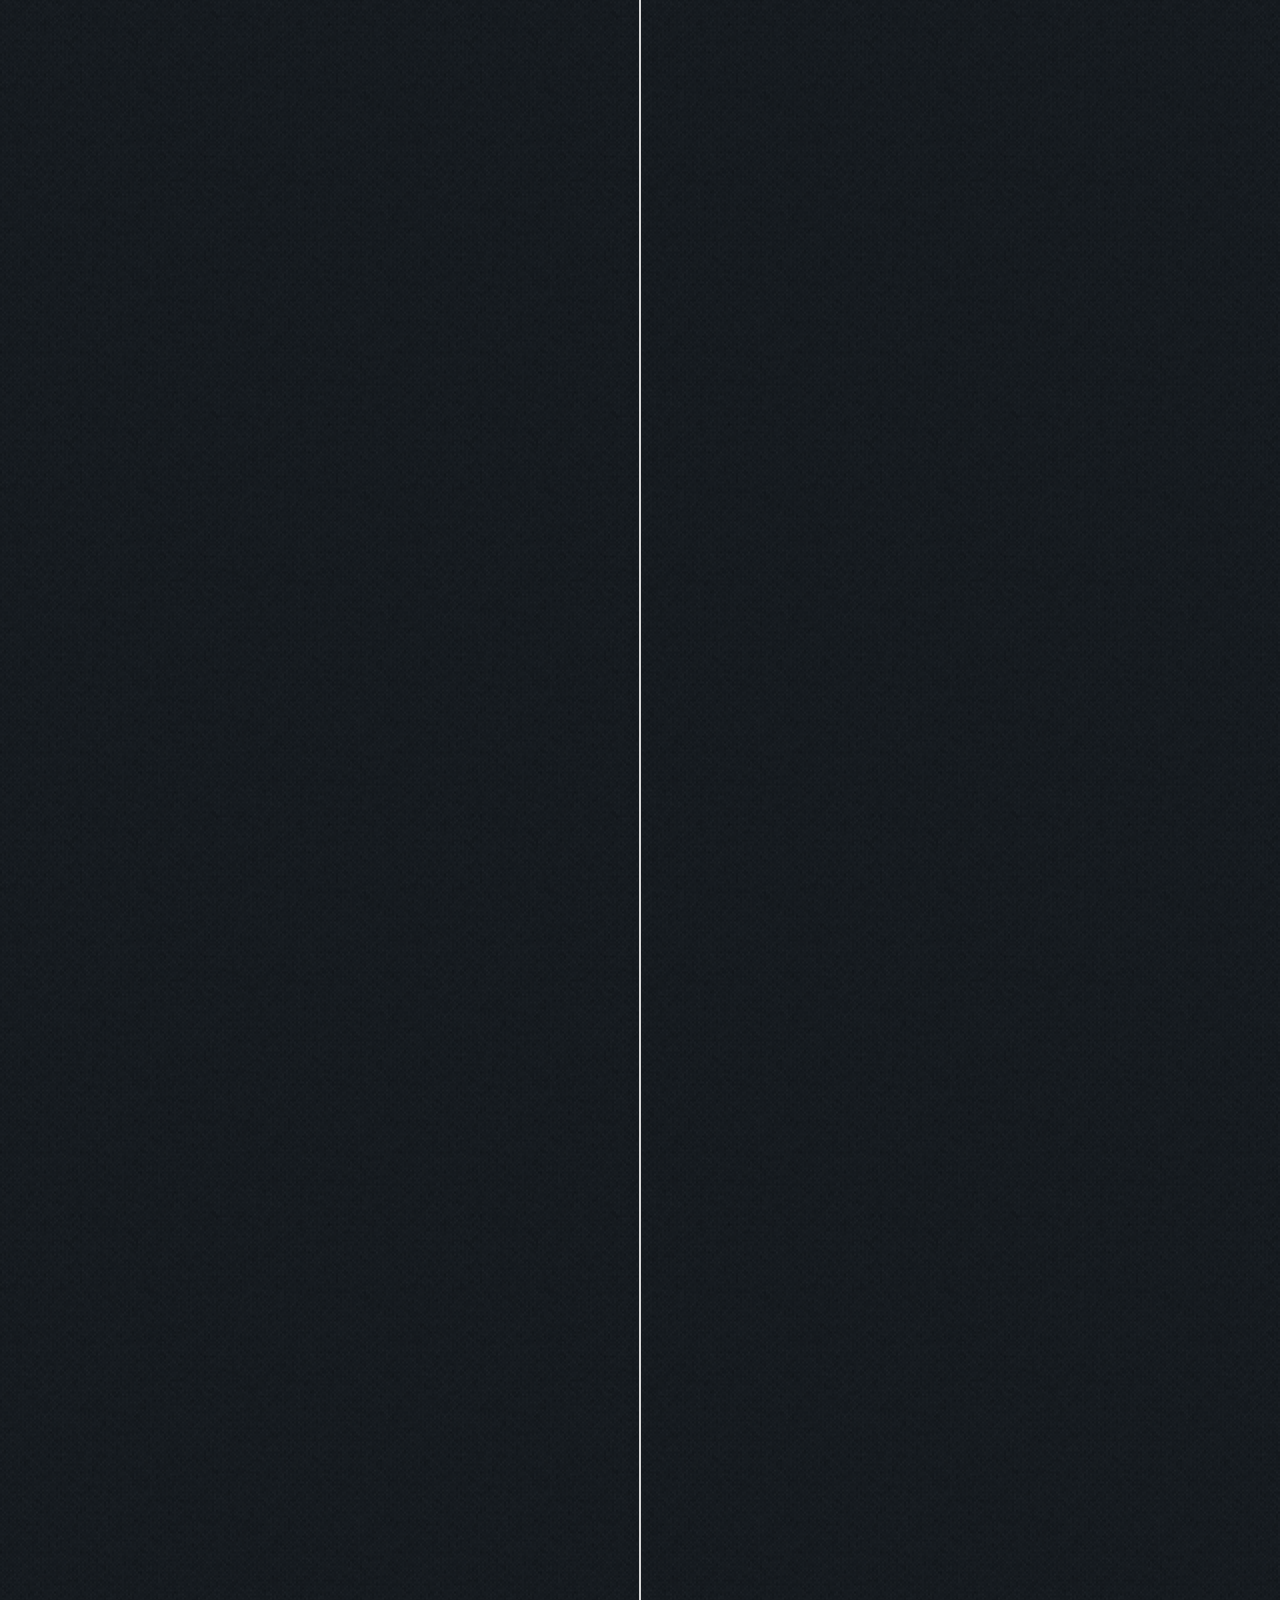
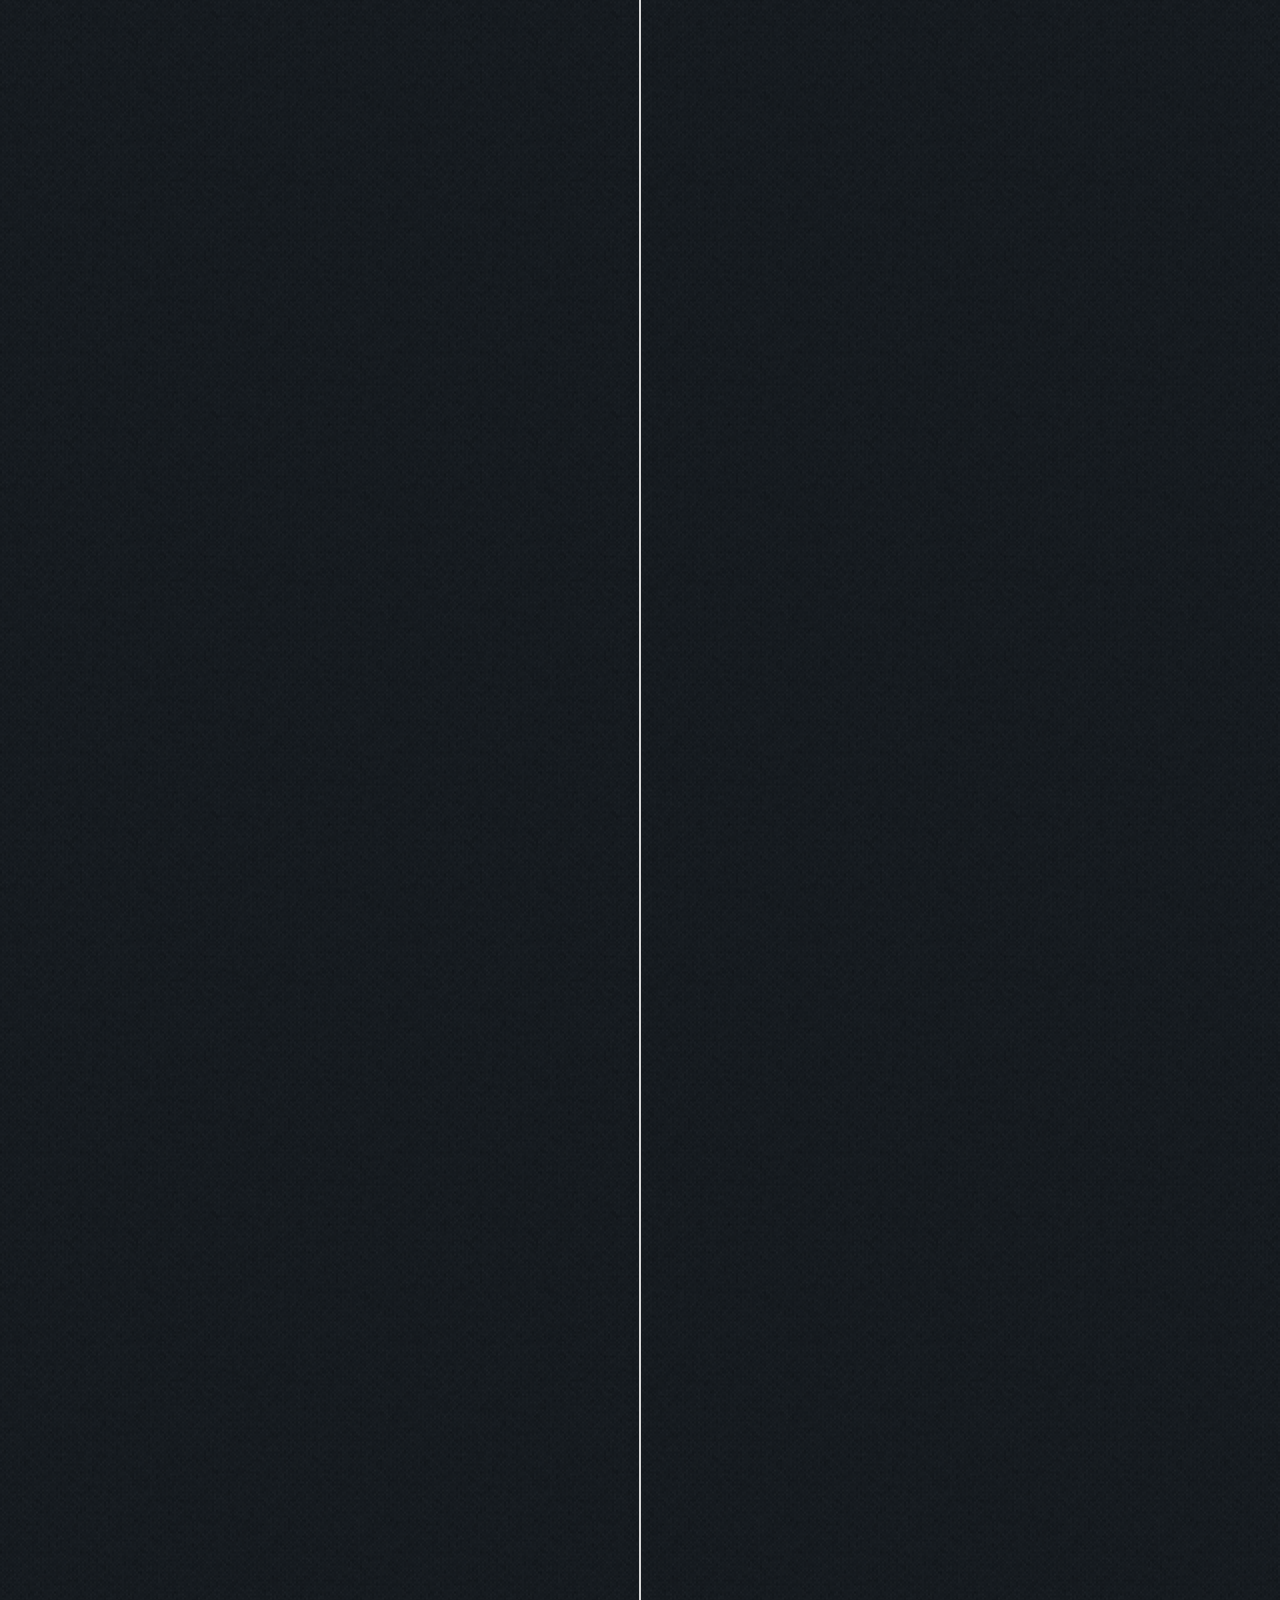
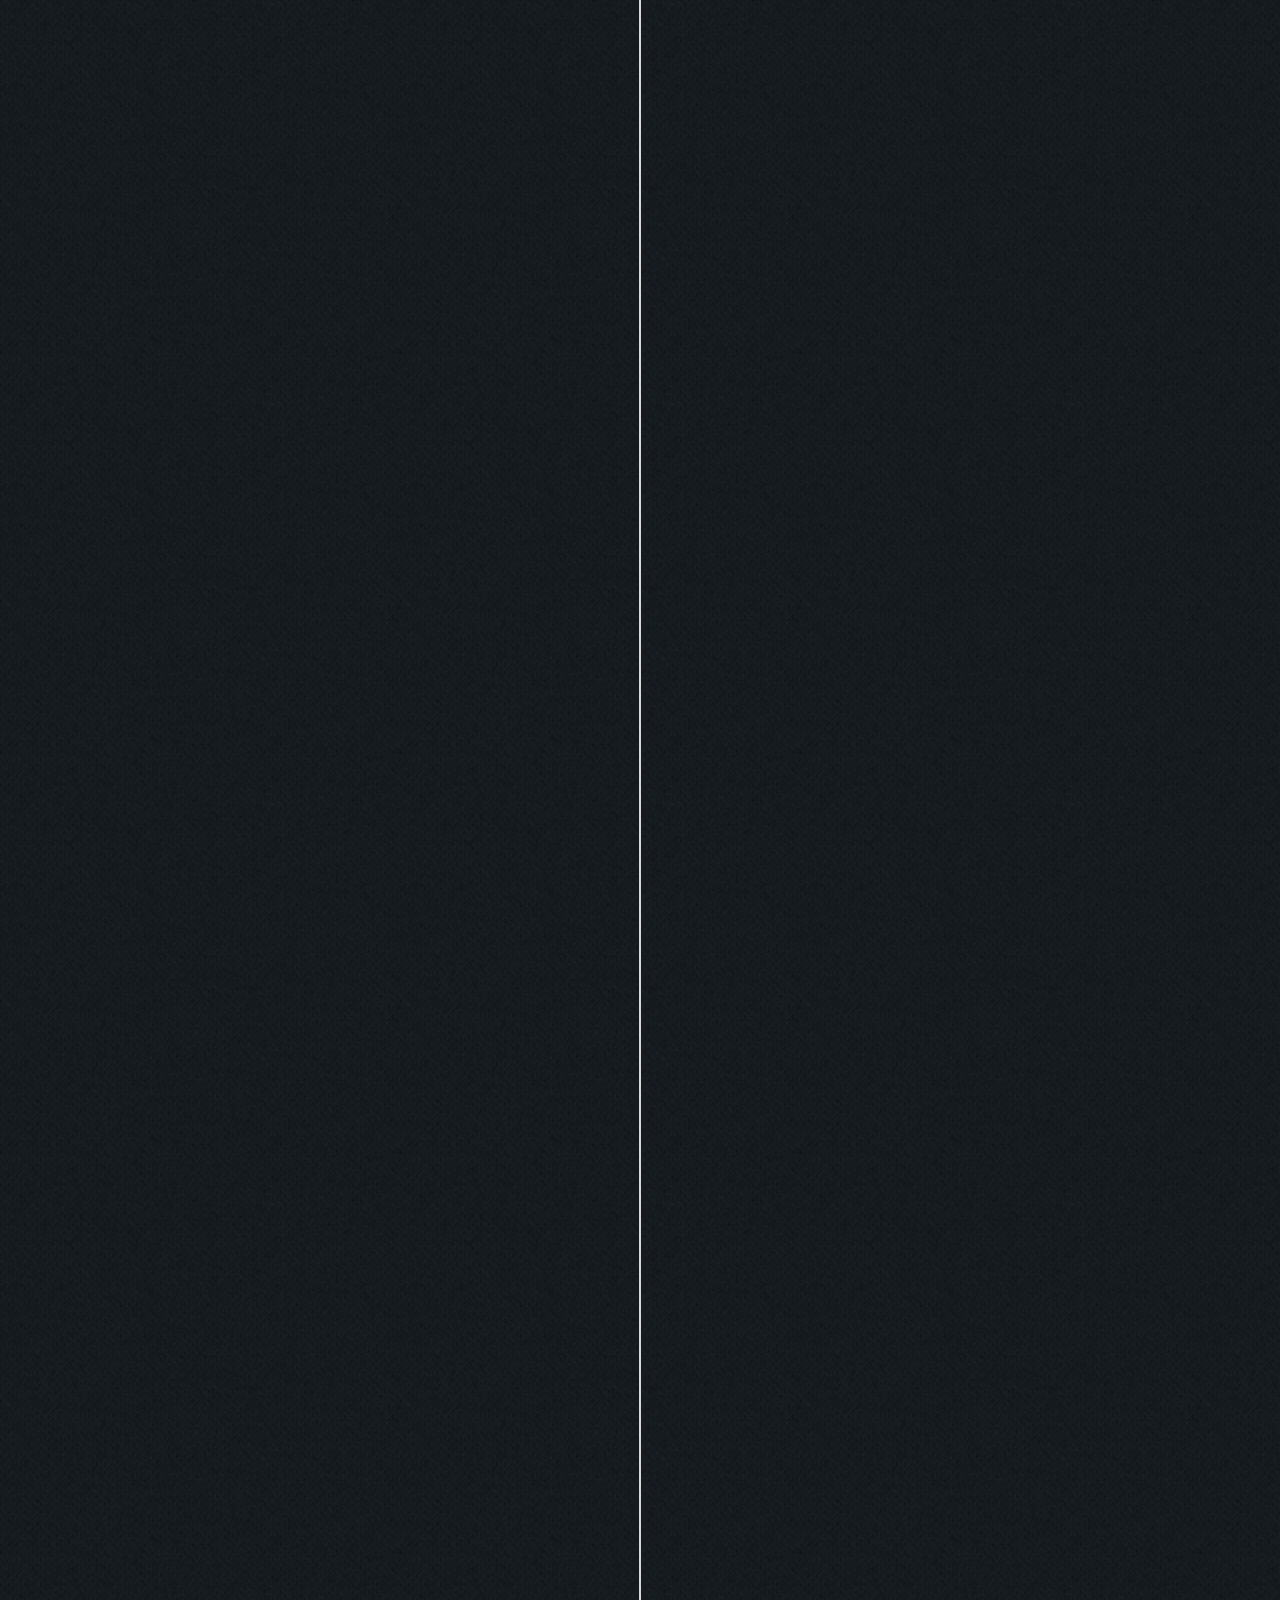
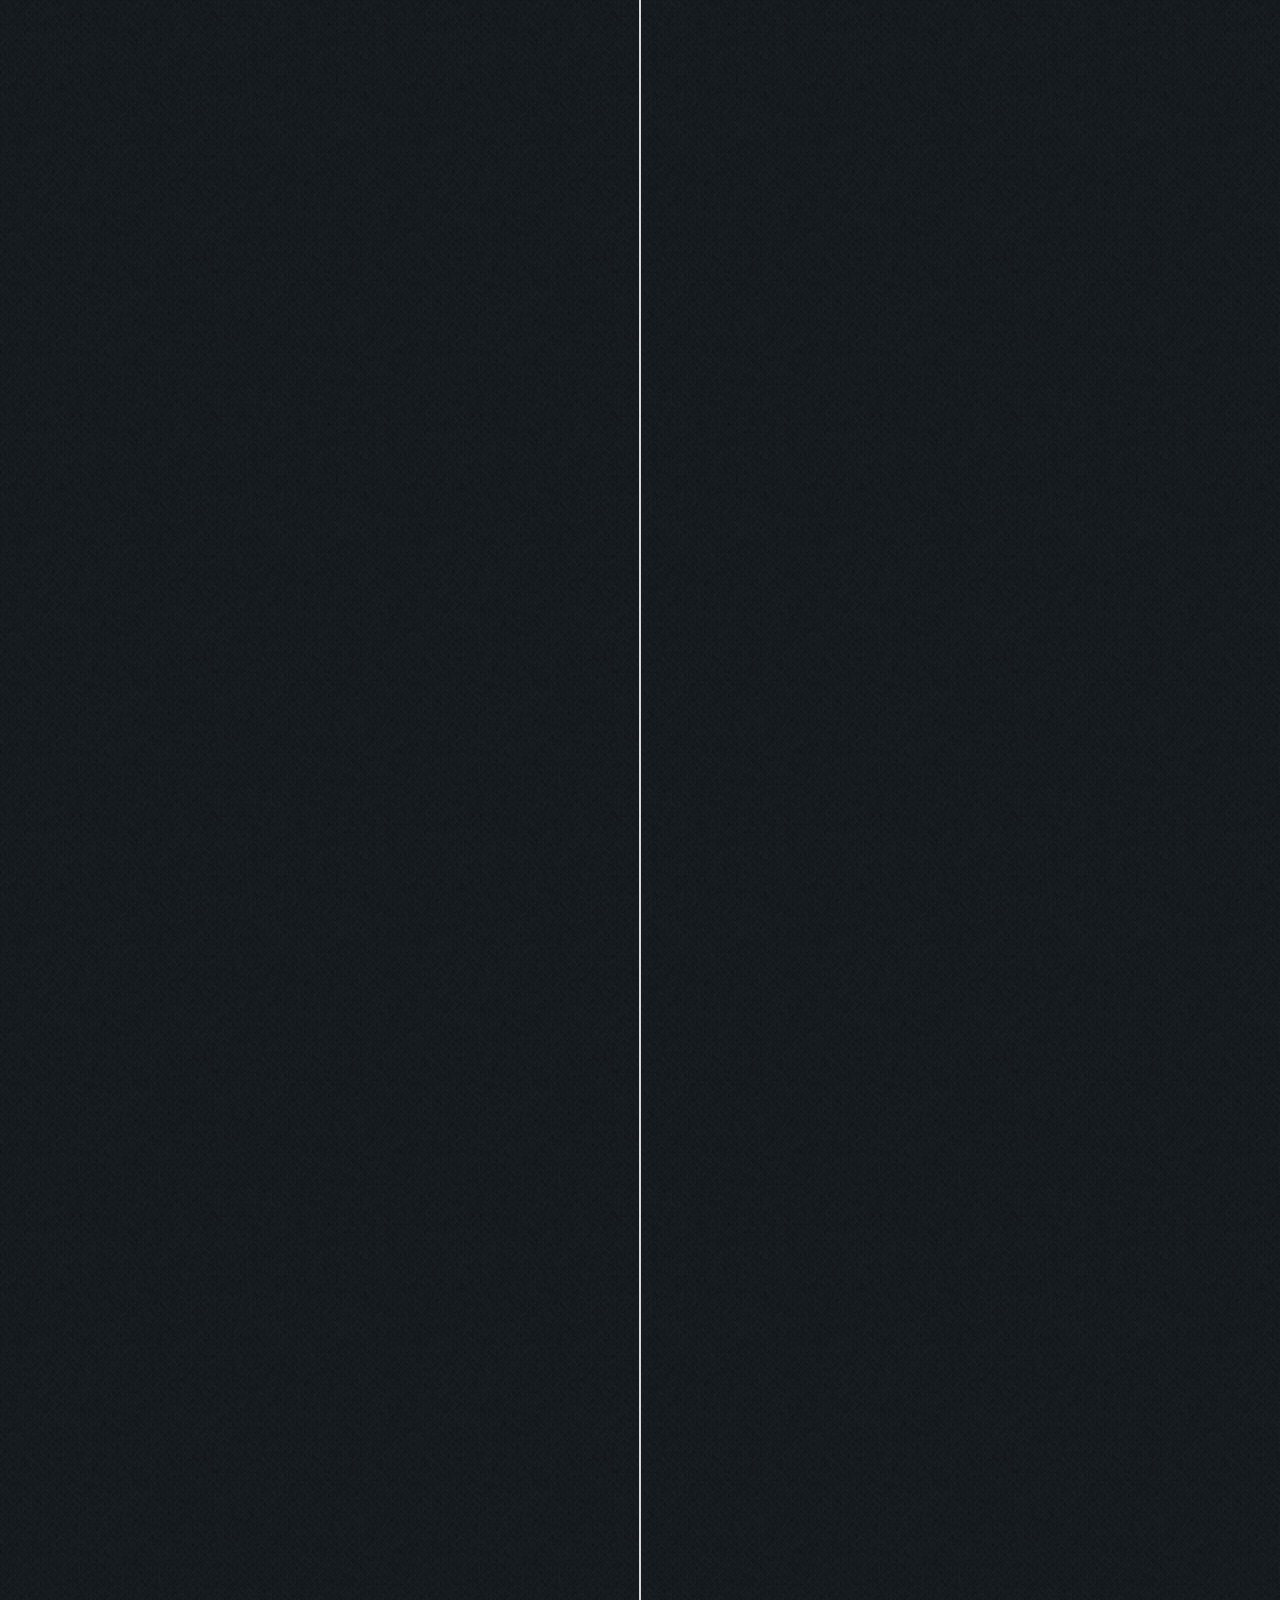
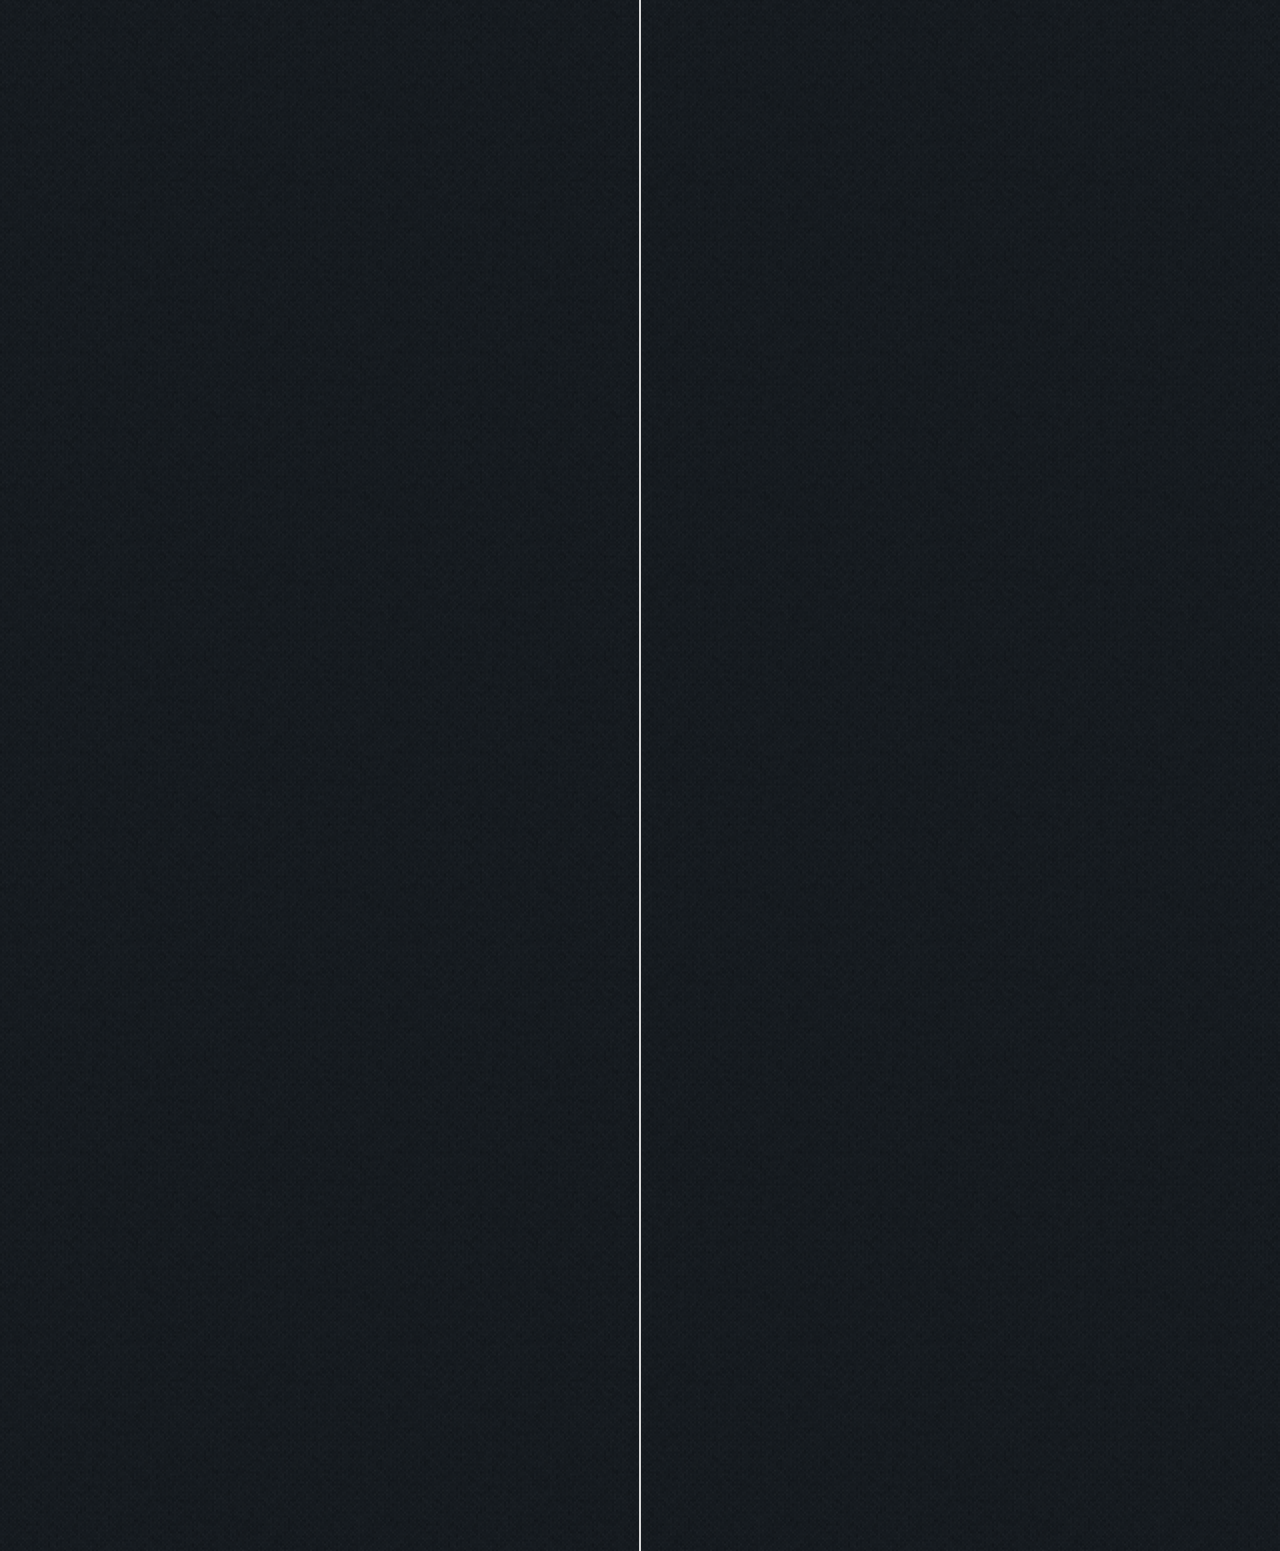
==== commit d29f0e3d: "Added homepage, Fixed jquery animations." ====
--- a/src/index.html
+++ b/src/index.html
@@ -20,7 +20,11 @@
         <![endif]-->
 
         <!-- Add your site or application content here -->
-        <h1>Time Line</h1>
+        <div id = "home-page">
+            <h1>Internet technologies</h1>
+            <h2>A History</h2>
+        </div>
+
 
         <div id = "timeline">
 
@@ -229,7 +233,7 @@
 
                 <h4 class="date-month">September 29th</h4>
                 <h3><a target="_blank" href="https://www.w3.org/Style/CSS/specs#selectors">Selectors level 3</a> and
-                    <a target="_blank" href="https://www.w3.org/Style/CSS/specs#namespaces">namespaces modules</a> formally recommended
+                    <a target="_blank" href="https://www.w3.org/Style/CSS/specs#namespaces">namespaces</a> modules formally recommended
                 </h3>
 
             </div>
@@ -244,7 +248,7 @@
 
         </div>
 
-        <script src="https://code.jquery.com/jquery-1.12.3.min.js"></script>
+        <script src="js/vendor/jquery-1.12.3.js"></script>
         <script>window.jQuery || document.write('<script src="js/vendor/jquery-1.12.3.min.js"><\/script>')</script>
         <script src="js/plugins.js"></script>
         <script src="js/main.js"></script>
--- a/src/css/main.css
+++ b/src/css/main.css
@@ -88,8 +88,10 @@
    Author's custom styles
    ========================================================================== */
 body {
-
-    background: url("../img/noisy_net_@2X.png") center  #005fc4;
+    background-color: darkslateblue;
+    background-image: url("http://www.transparenttextures.com/patterns/triangles.png");
+    margin: 0px;
+    padding: 0px;
 }
 
 h1 {
@@ -102,7 +104,16 @@
 a:visited{
     color:grey;
 }
-
+#home-page{
+    background-color: #14002b;
+    background-image: url("http://www.transparenttextures.com/patterns/triangles.png");
+    padding-top: 0px;
+    margin-top: 0px;
+    margin-bottom: 0px;
+    padding-bottom: 0px;
+    height: 1000px;
+
+}
 
 #timeline{
 
@@ -110,7 +121,9 @@
         url("../img/timeline.png") repeat-y  center,
         url("../img/noisy_net_@2X.png") center  #005fc4;
 
-
+    padding-bottom: 200px;
+    padding-top: 0px;
+    margin-top: 0px;
     background-size: 2px auto, auto;
 
 }
@@ -130,7 +143,34 @@
     margin-top: 50px;
     margin-bottom: 50px;
 
-}
+
+}
+#home-page h1{
+    color: white;
+    font-size: 600%;
+    /*text-align: center;*/
+
+    margin-top: 0px;
+    /*push text position down closer to middle of div */
+    padding-top: 300px;
+
+    /*translate towards center by width and height of text*/
+
+
+}
+#home-page h2{
+    color: #cccccc;
+    font-size: 500%;
+    text-align: center;
+
+    margin-top: 0px;
+
+
+
+
+    /* This is mostly intended for prototyping; please download the pattern and re-host for production environments. Thank you! */;
+}
+
 div.timelineElement {
 
 
@@ -165,8 +205,8 @@
 div.timelineElement h3{
 
 
-
-    margin-top: 0px;
+    /* start this at higher than we actually want so we can animate it down*/
+    margin-top: -55px;
     margin-bottom: 0px;
     padding-right: 7px;
     padding-left: 7px;
@@ -184,7 +224,7 @@
     color: white;
 
     /*if we have a month date we don't want it to increase the gap between the year date and the title of the box */
-    margin-top: -12px;
+    margin-top: -42px;
     margin-bottom: 0px;
 
     position: relative;
@@ -228,7 +268,7 @@
     color: grey;
     margin-top: 0px;
 
-    height:72px;
+    height:78px;
     overflow: hidden;
 
     /*set animation properties for on hover changing height of paragraph box*/
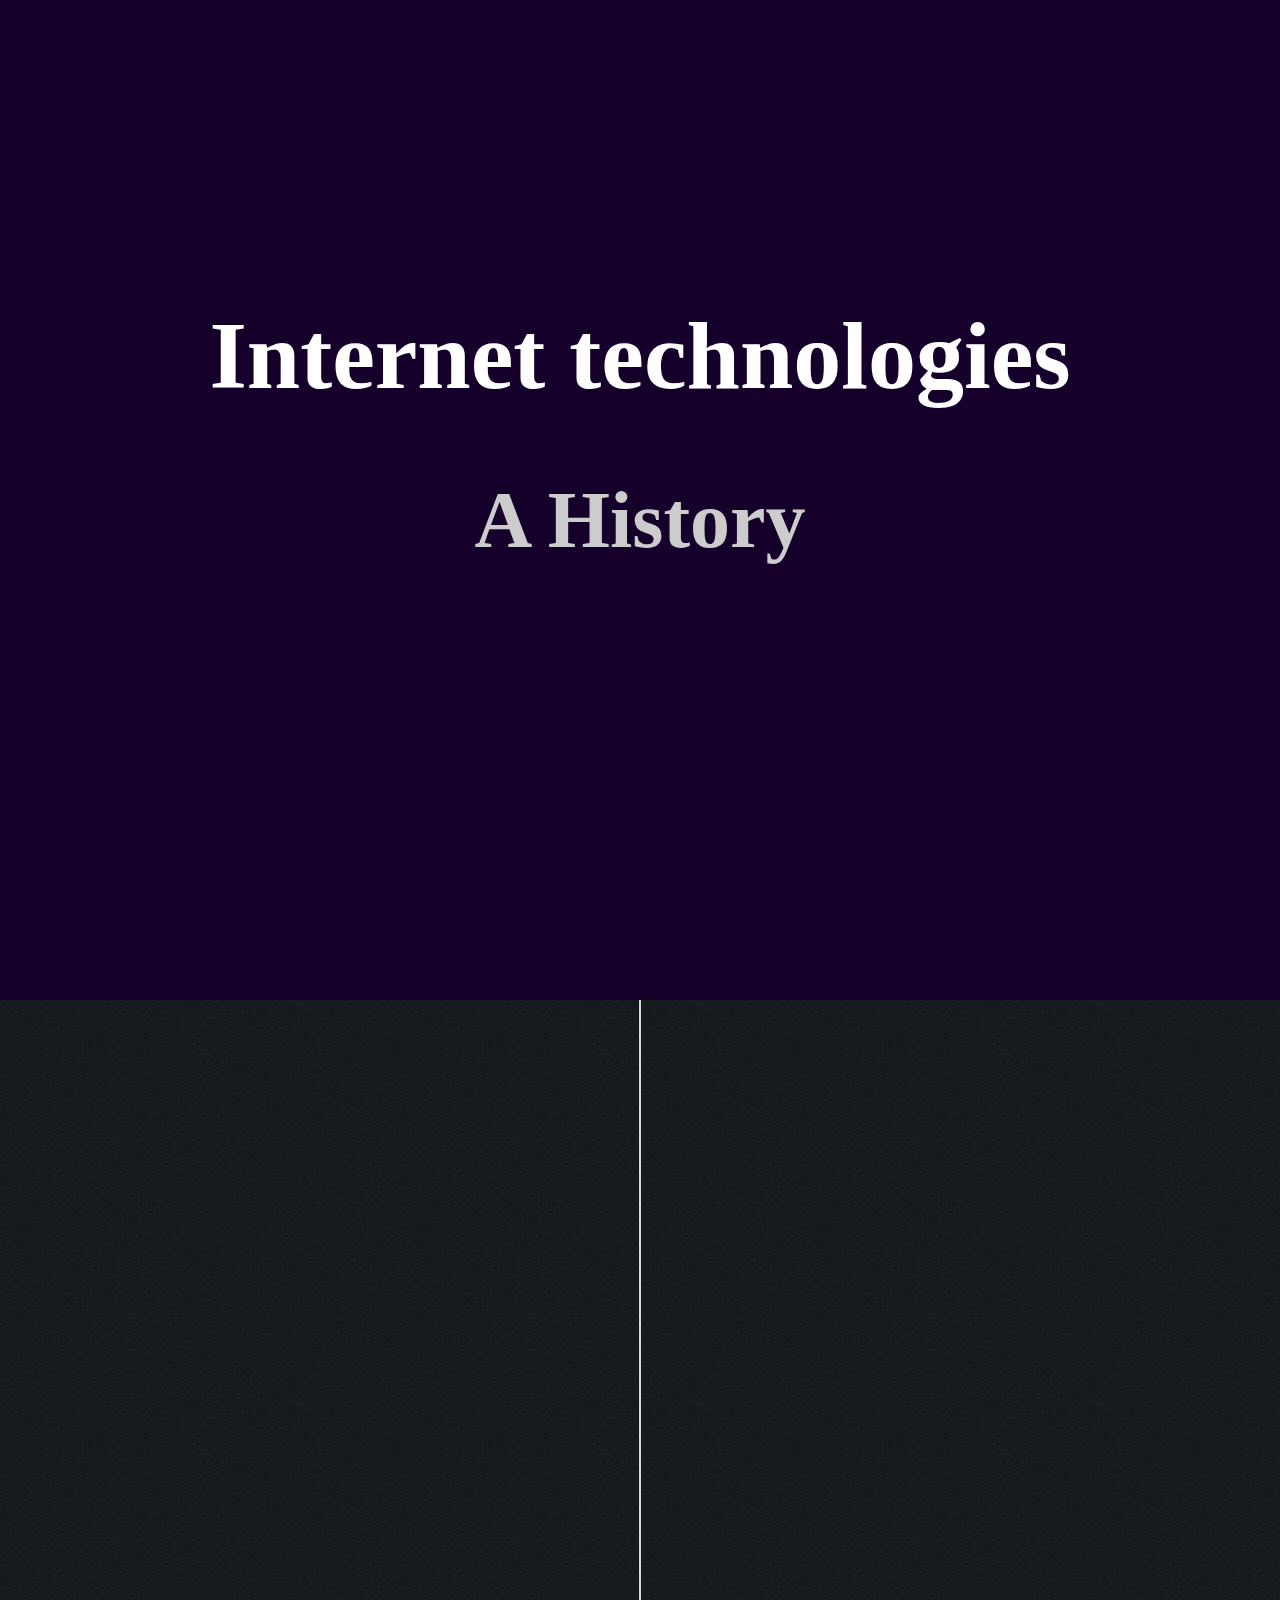
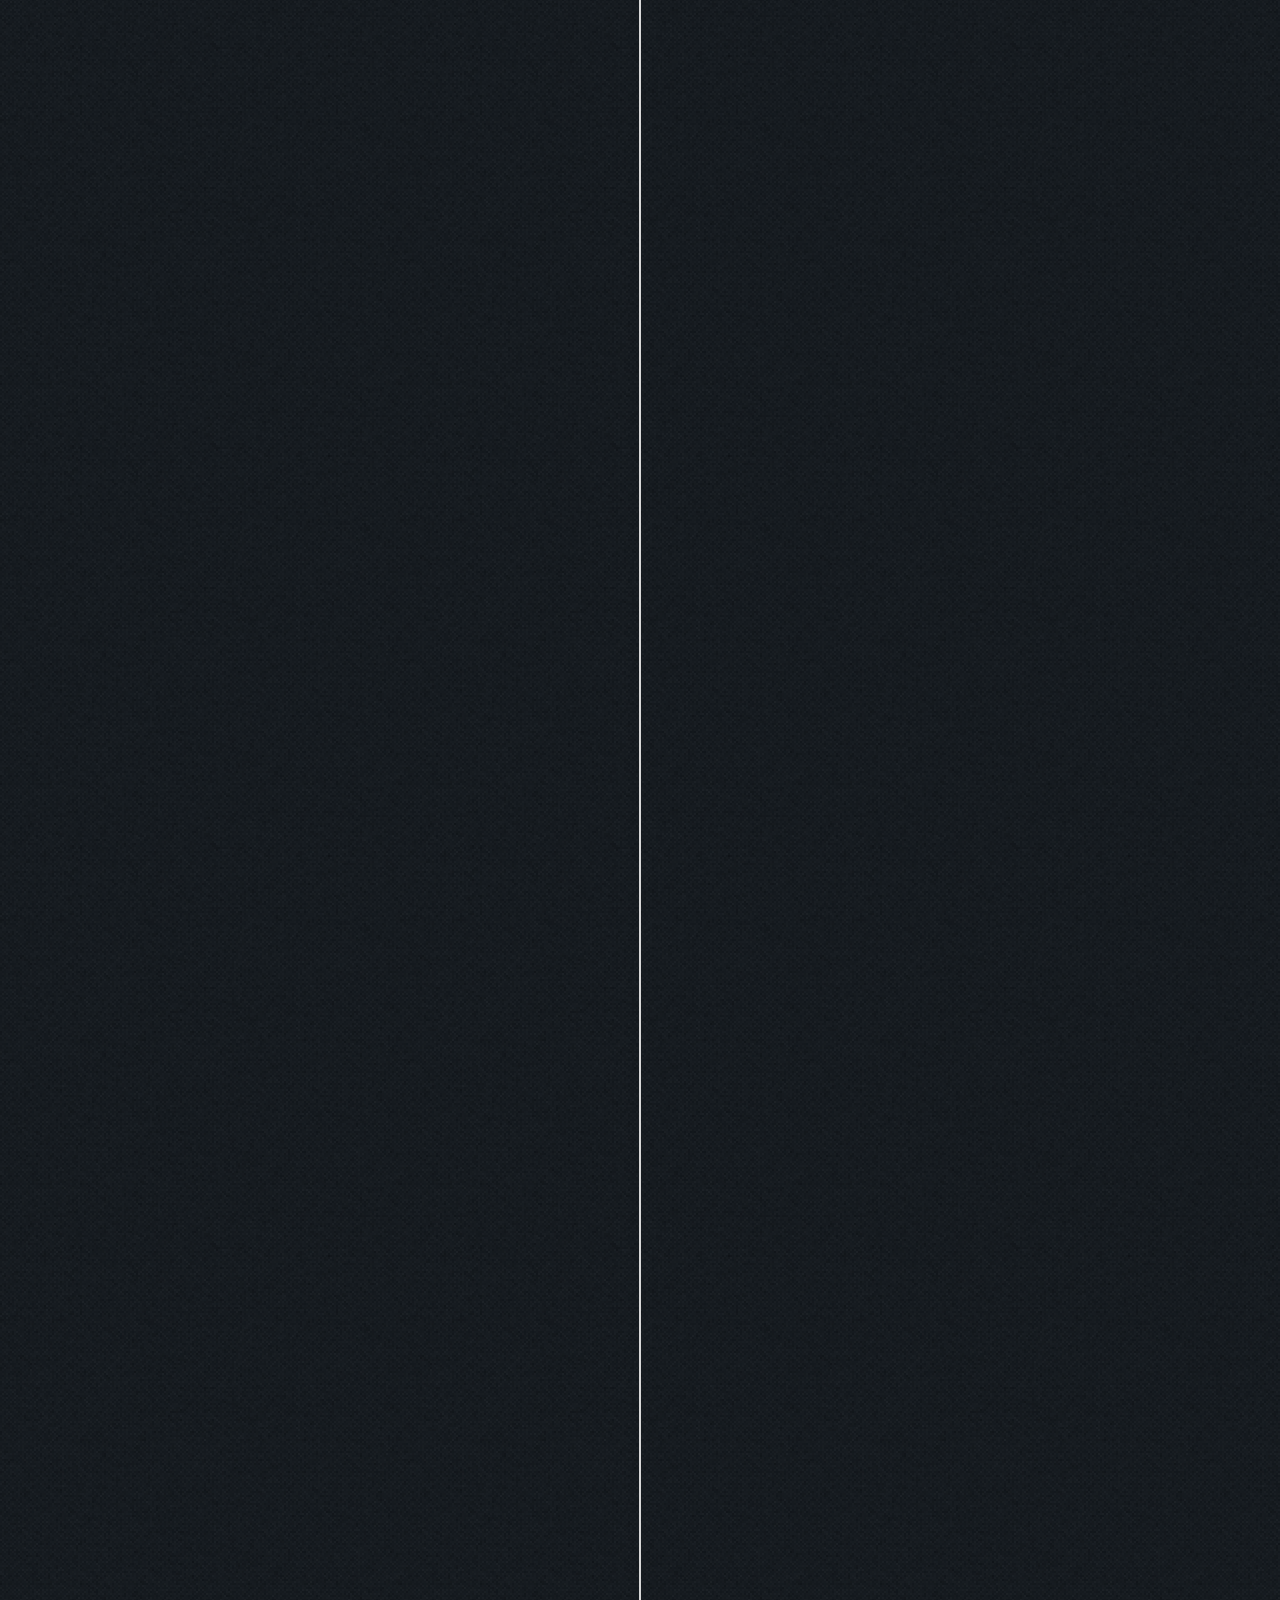
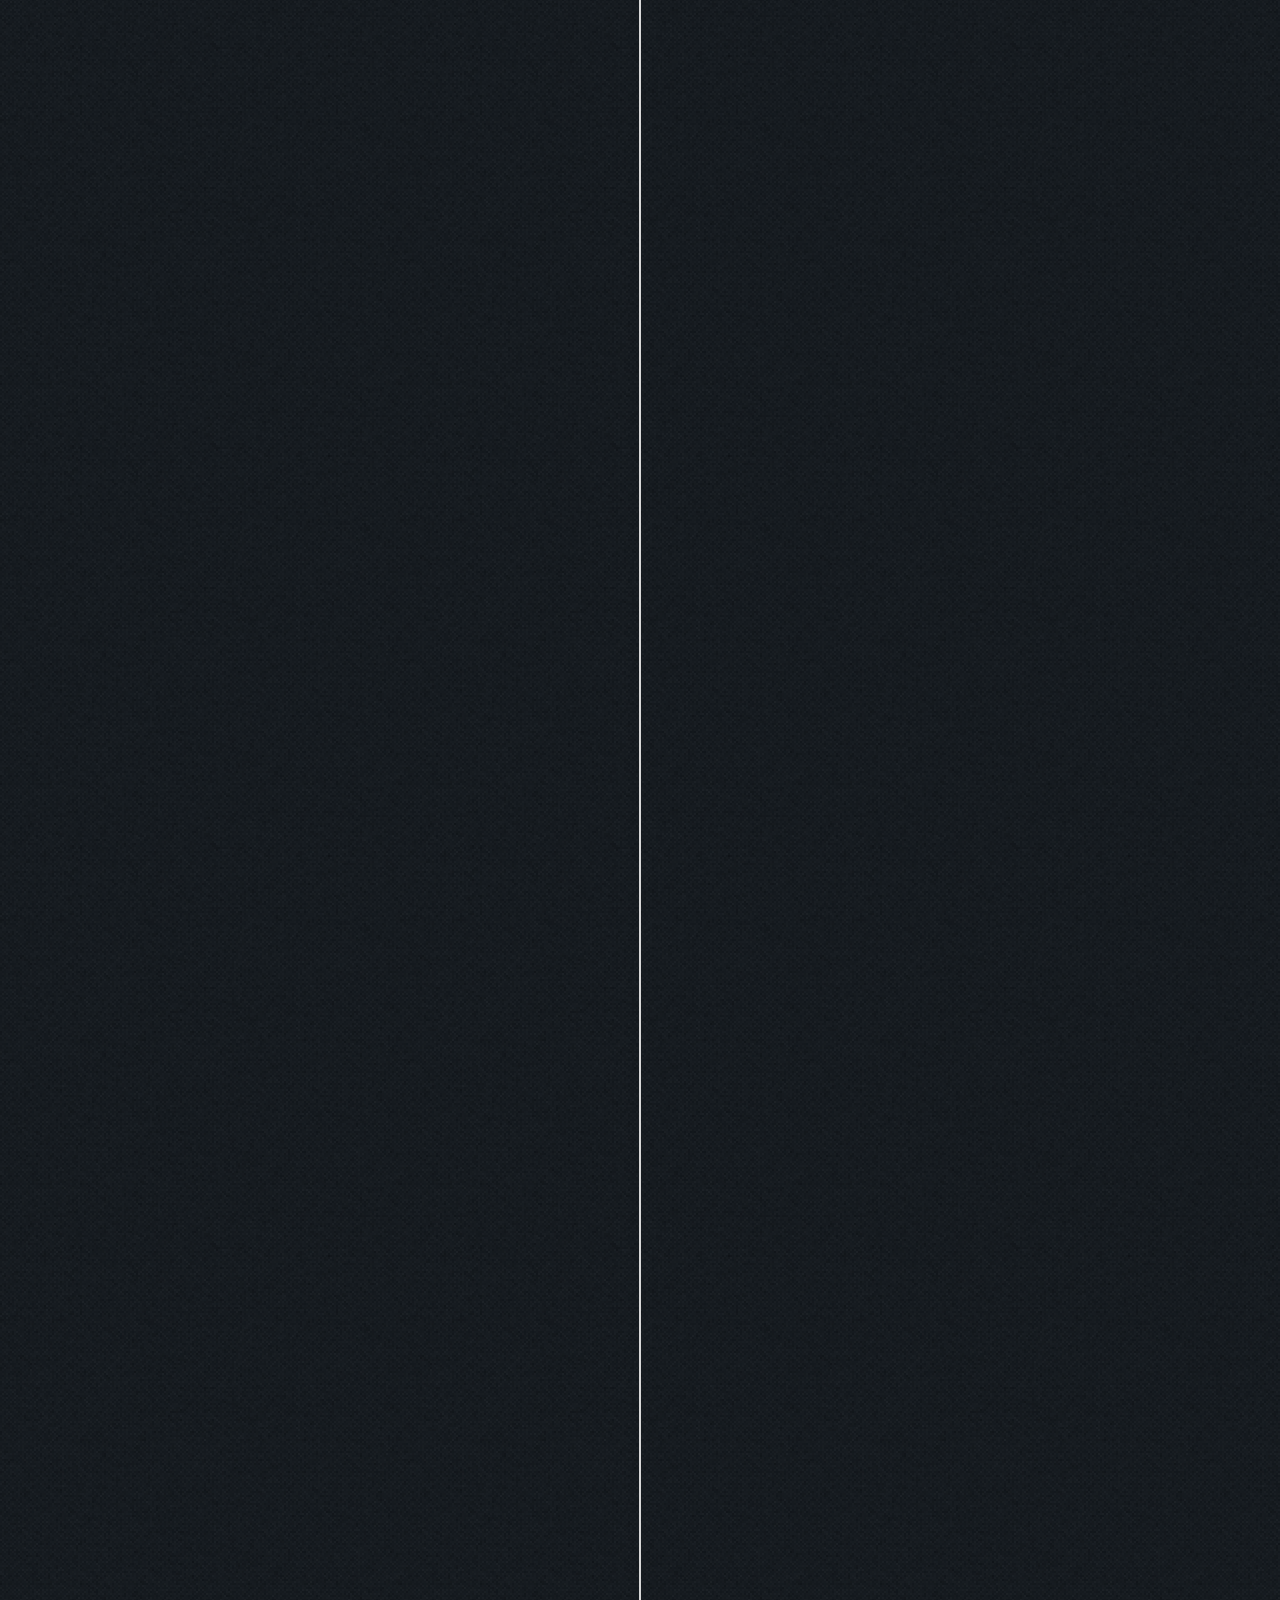
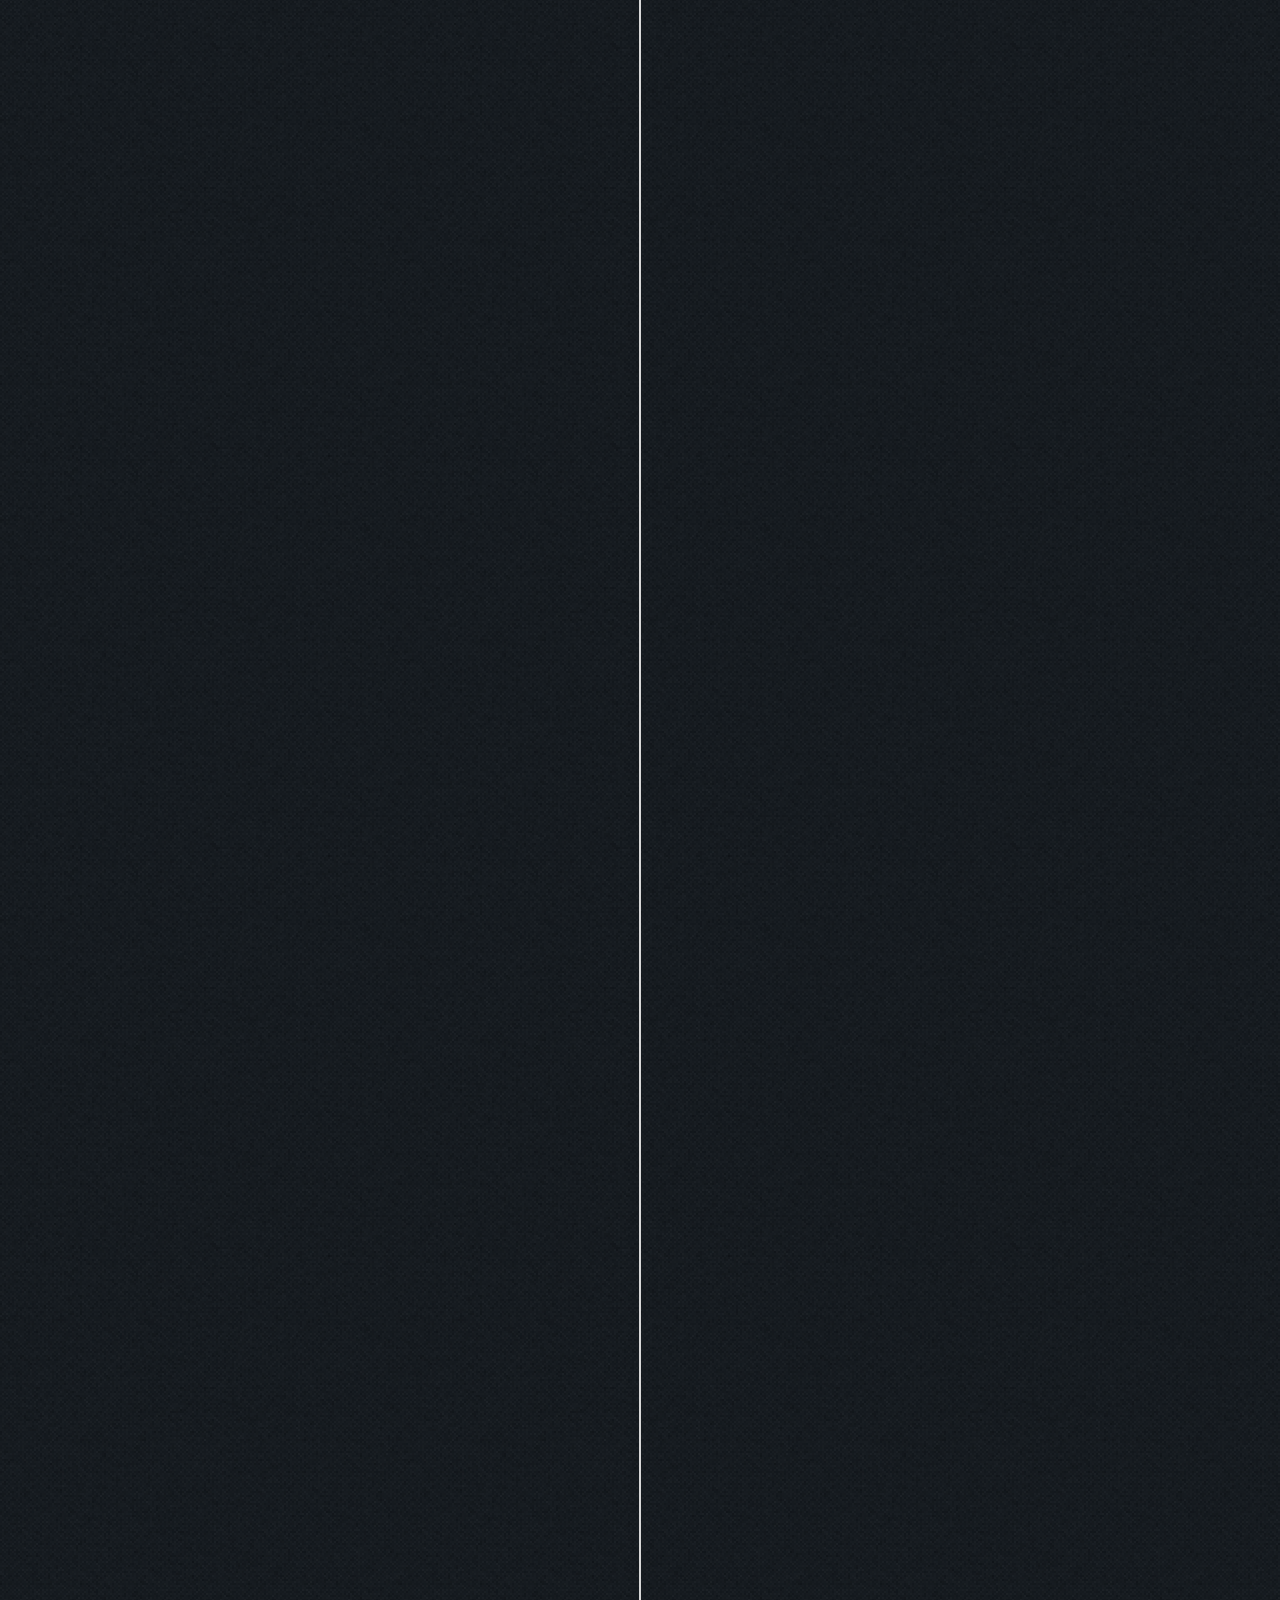
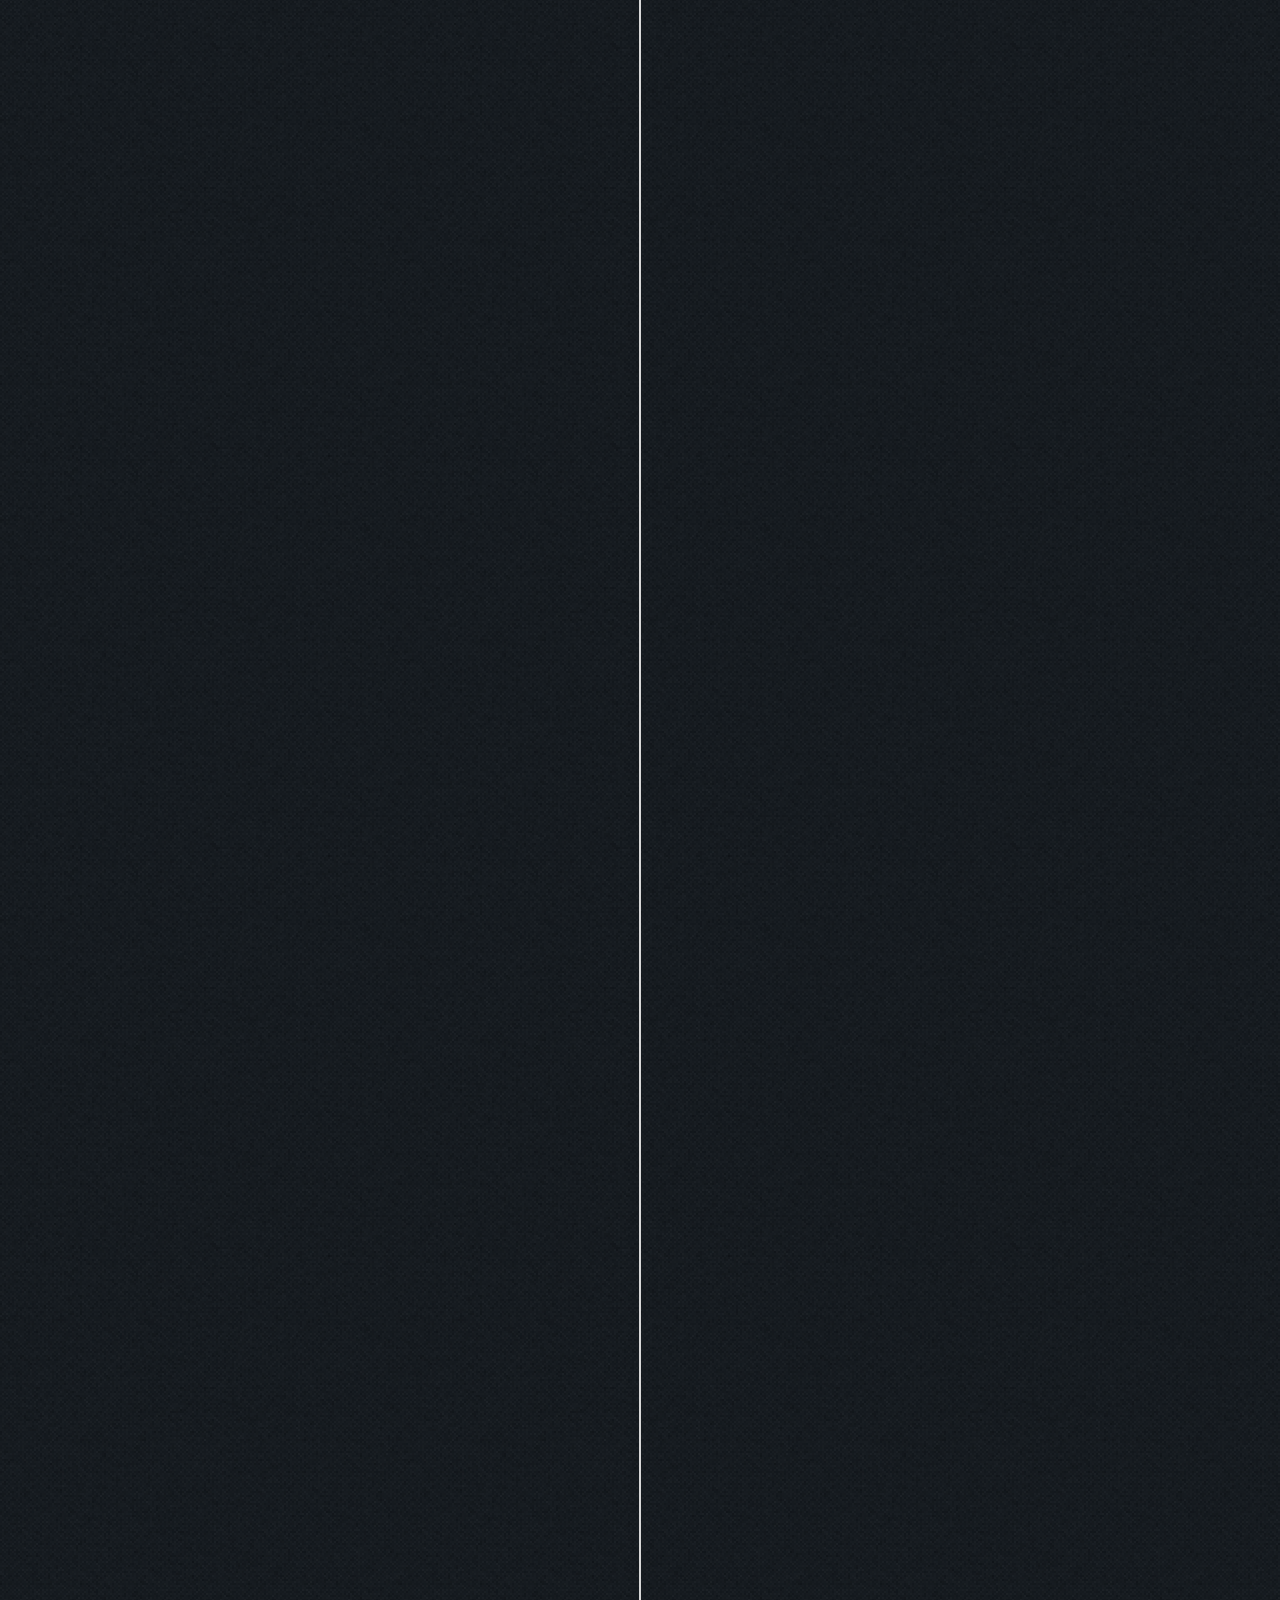
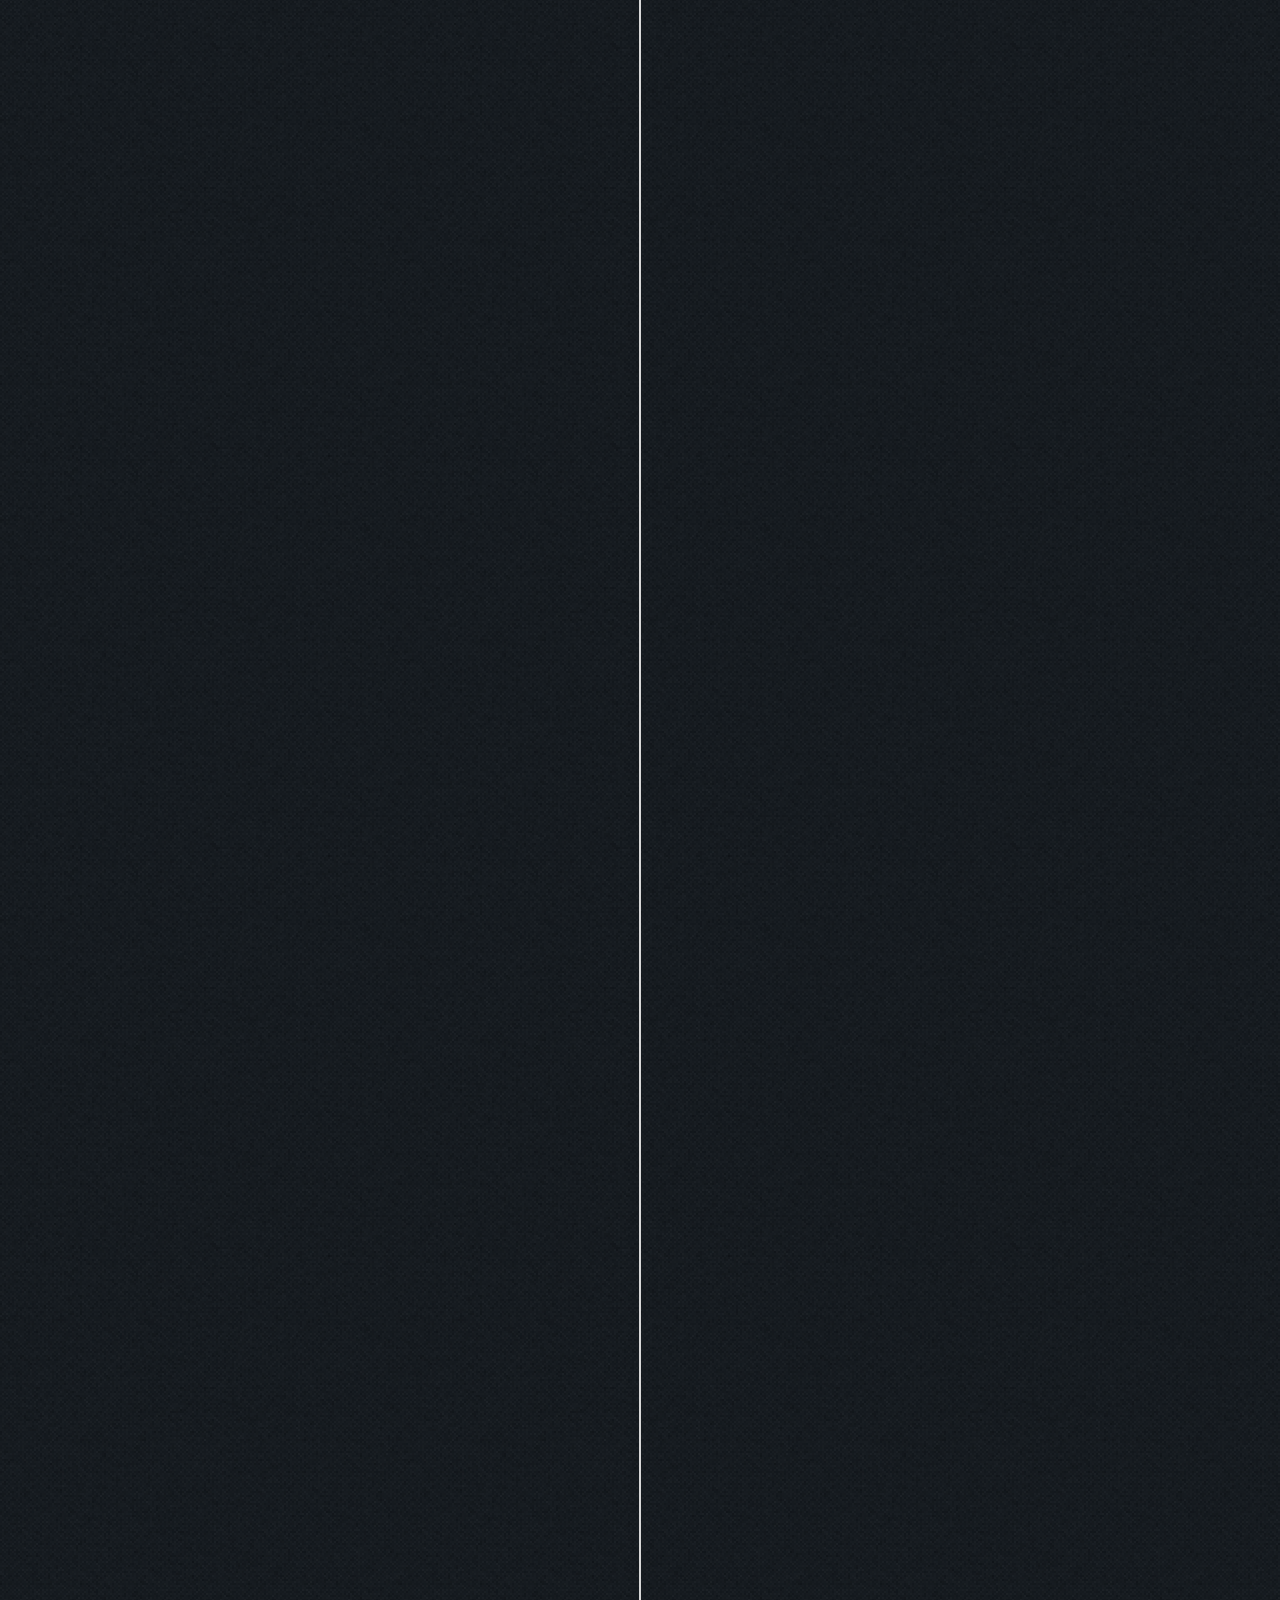
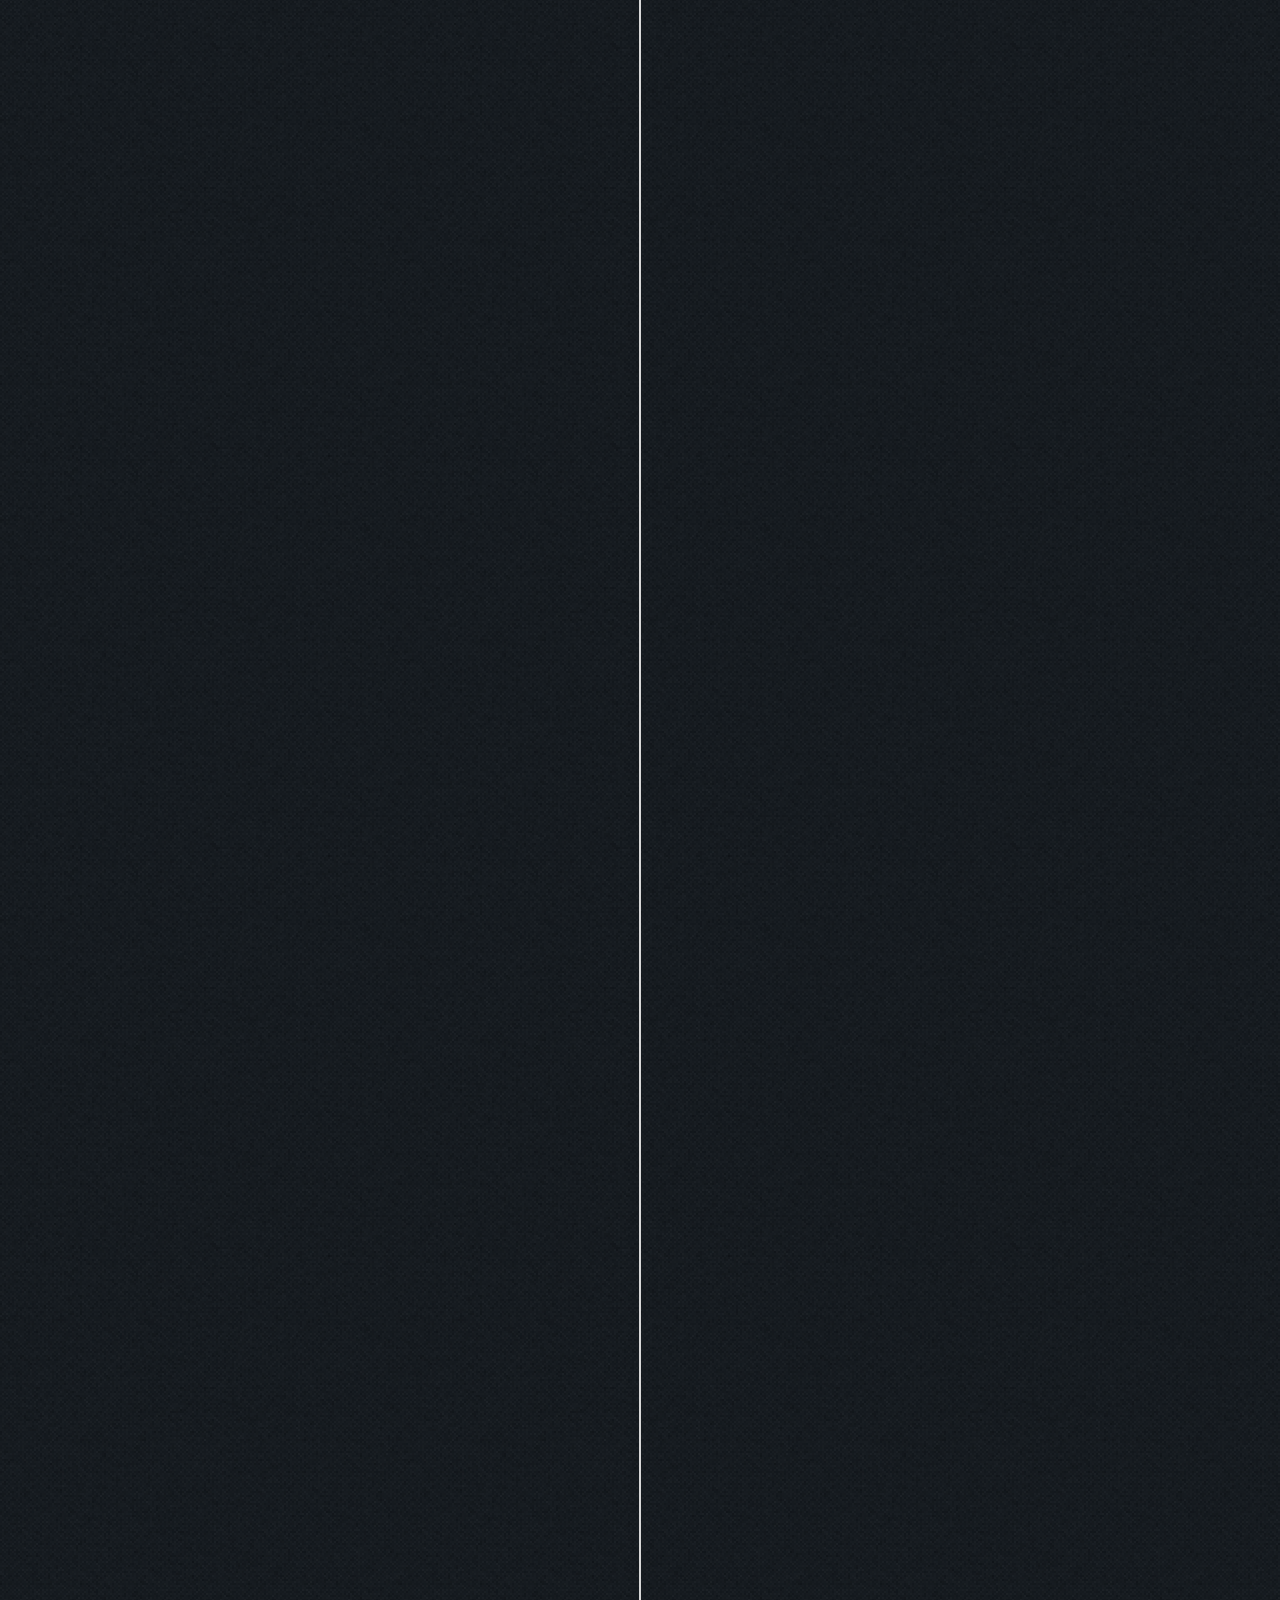
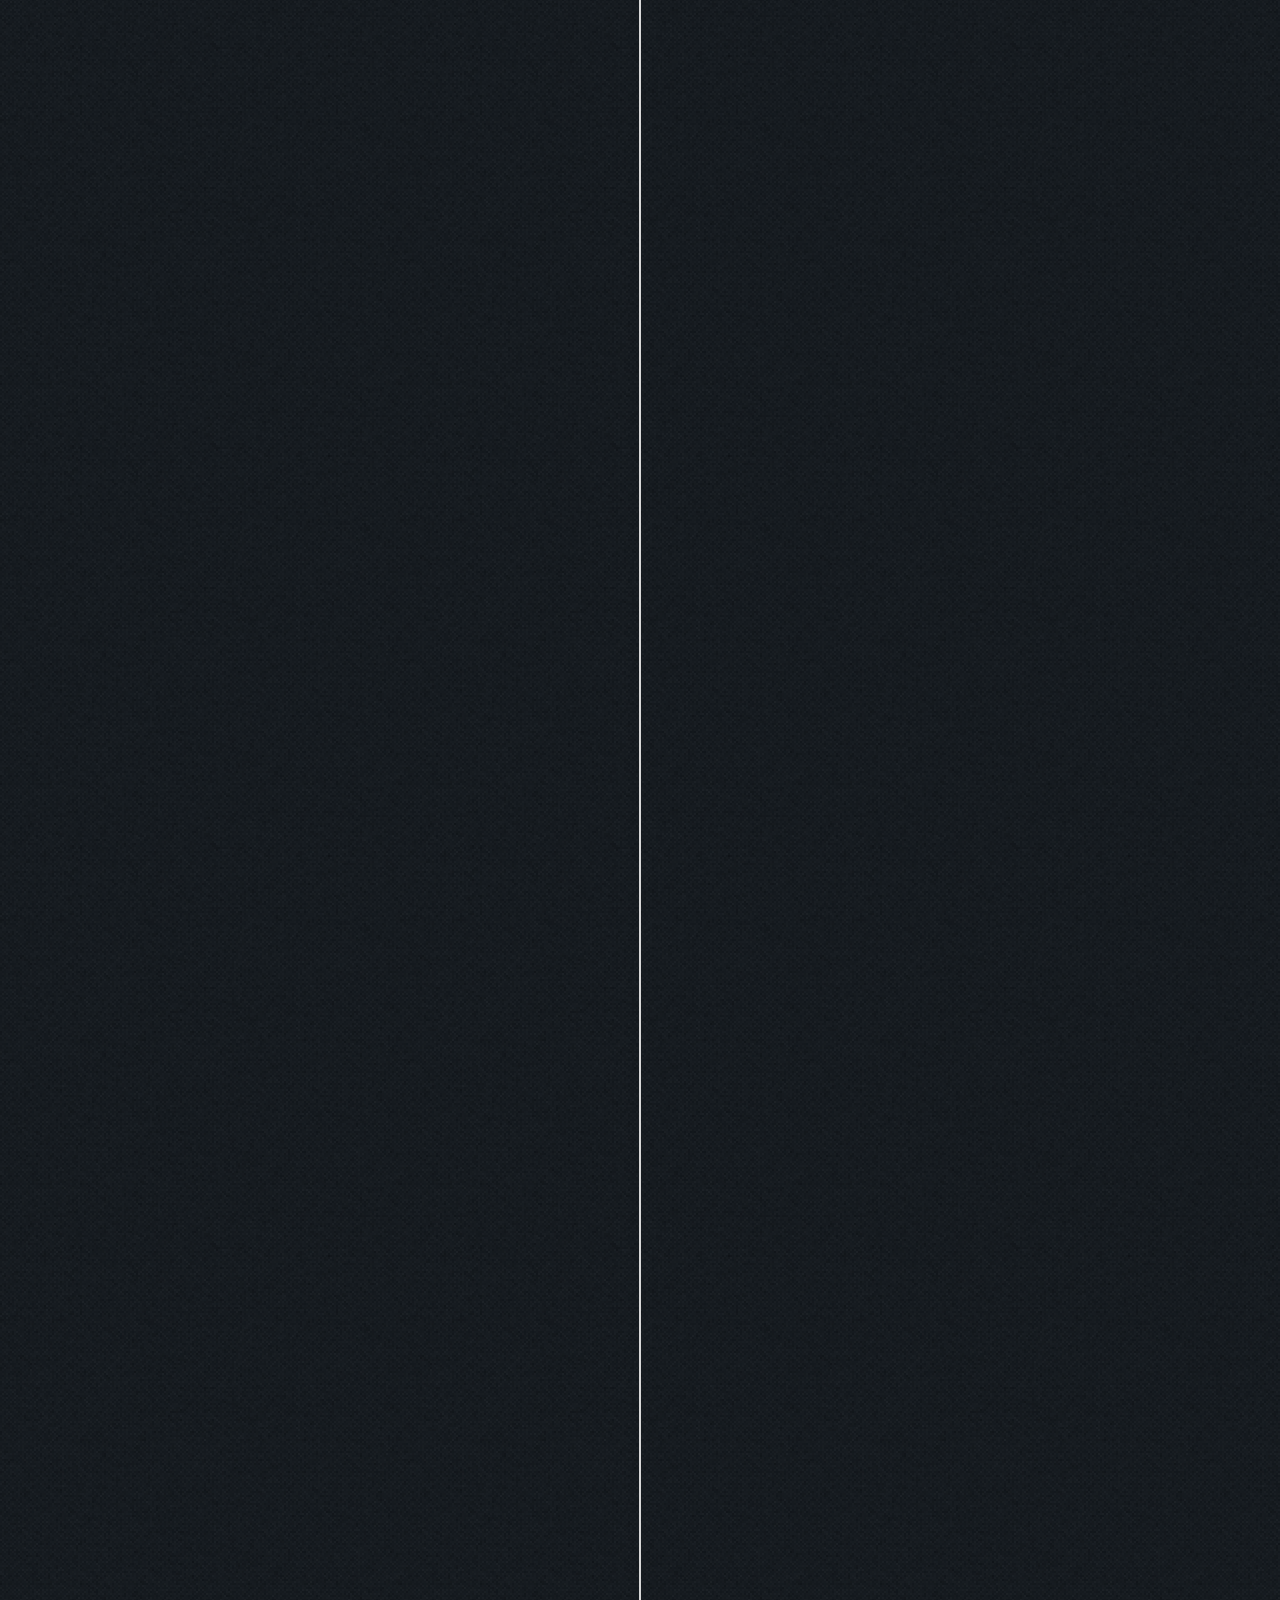
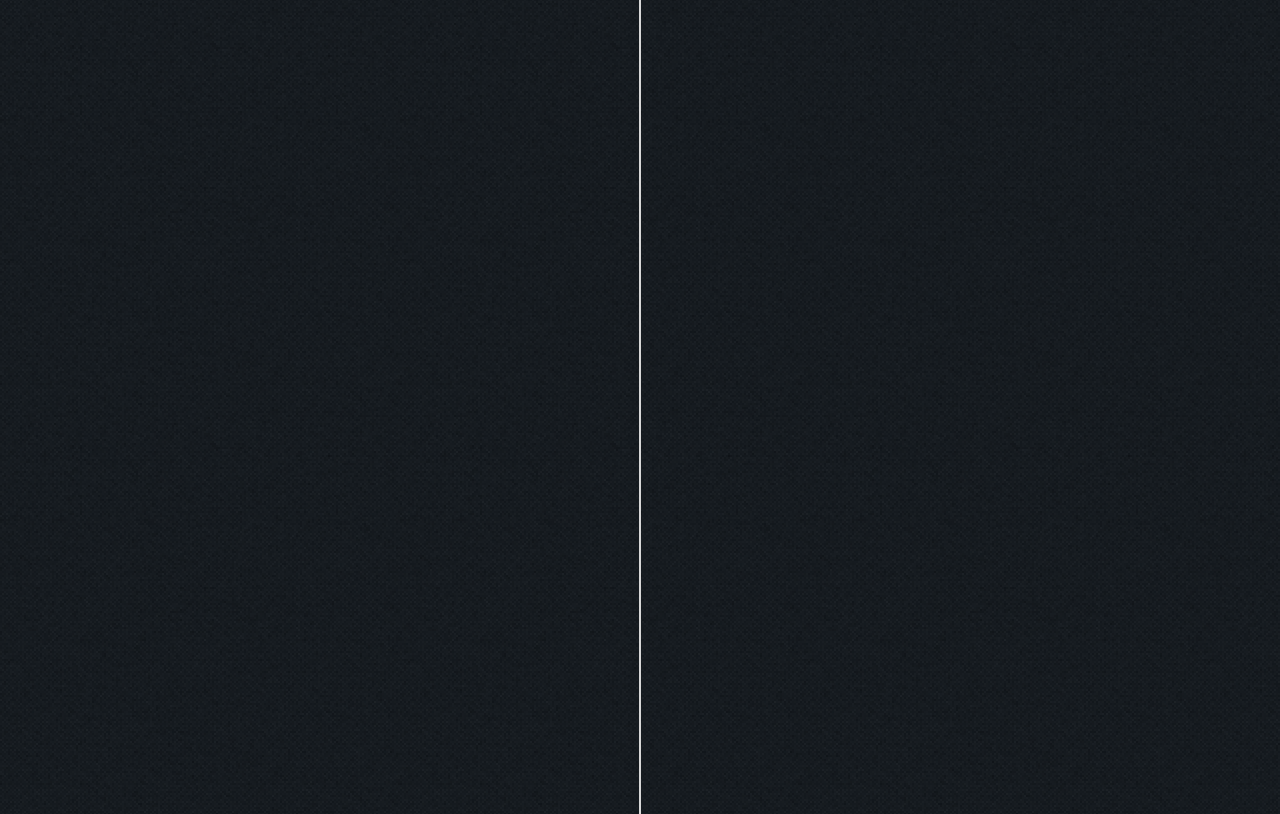
==== commit 295c91a5: "added images to timeline, cleaned up project folder, added some timeline content" ====
--- a/src/index.html
+++ b/src/index.html
@@ -10,14 +10,12 @@
         <link rel="apple-touch-icon" href="apple-touch-icon.png">
         <!-- Place favicon.ico in the root directory -->
 
-        <link rel="stylesheet" href="css/normalize.css">
+
         <link rel="stylesheet" href="css/main.css">
-        <script src="js/vendor/modernizr-2.8.3.min.js"></script>
+
     </head>
     <body>
-        <!--[if lt IE 8]>
-            <p class="browserupgrade">You are using an <strong>outdated</strong> browser. Please <a href="http://browsehappy.com/">upgrade your browser</a> to improve your experience.</p>
-        <![endif]-->
+
 
         <!-- Add your site or application content here -->
         <div id = "home-page">
@@ -37,19 +35,19 @@
 
             <div class="timelineElement left">
                 <h2>1965</h2>
-                <h3>Donald davies coins the term "Packet Switching"</h3>
-                <p>Donald Davies at the National Physical Laboratory in the UK independently invented the concept of packet switching as well as giving it its name. Davies’s team began work on the NPL network.</p>
+                <h3>Donald davies coins the term "<a target="_blank" href="Topics/Packet%20Switching.html" >packet switching</a>"</h3>
+                <p>Donald Davies at the National Physical Laboratory in the UK independently invented the concept of <a target="_blank" href="Topics/Packet%20Switching.html" >packet switching</a> as well as giving it its name. Davies’s team began work on the NPL network.</p>
             </div>
 
             <div class="timelineElement right">
                 <h2>1967</h2>
-                <h3>NPL network becomes the first network to implement packet switching</h3>
-                <p>An early experimental version of the NPL network becomes the first network to implement packet switching</p>
+                <h3>NPL network becomes the first network to implement <a target="_blank" href="Topics/Packet%20Switching.html" >packet switching</a></h3>
+                <p>An early experimental version of the NPL network becomes the first network to implement <a target="_blank" href="Topics/Packet%20Switching.html" >packet switching</a></p>
             </div>
             <div class="timelineElement left">
                 <h2>1968</h2>
                 <h4 class="date-month">August 5th</h4>
-                <h3>Packet switching concept revealed to the public</h3>
+                <h3><a target="_blank" href="Topics/Packet%20Switching.html" >Packet switching</a> concept revealed to the public</h3>
                 <p>Dr Davies gives the first public presentation on the work he had been doing to develop packet switching.</p>
             </div>
 
@@ -73,15 +71,15 @@
 
             </div>
             <div class="timelineElement right">
-
+                <img src="img/Timeline/DARPA_Logo.jpg" width = "120" height="60">
                 <h3>ARPA/DARPA begins development on the protocol later to be called <a target="_blank" href="Topics/Internet%20Protocol%20Suite.html" >TCP/IP</a></h3>
-                <p>Information</p>
+                <p>Robert Kahn is joined by a developer on the original NCP project, Vinton Cerf, to work on a successor. With a goal to allow easy interconnection with other with other networks.</p>
             </div>
             <div class="timelineElement left">
                 <h2>1983</h2>
                 <h4 class="date-month">January 1st</h4>
-                <h3>ARPANET migrates from NCP to TCP/IP</h3>
-                <p>ARPANET finishes its migration from NCP to TCP/IP.  Thus making ARPANET one subnet of the internet.</p>
+                <h3>ARPANET migrates from NCP to <a target="_blank" href="Topics/Internet%20Protocol%20Suite.html" >TCP/IP</a></h3>
+                <p>ARPANET finishes its migration from NCP to <a target="_blank" href="Topics/Internet%20Protocol%20Suite.html" >TCP/IP</a>.  Thus making ARPANET one subnet of the internet.</p>
             </div>
             <div class="timelineElement right">
                 <h2>1986 </h2>
@@ -90,6 +88,7 @@
             </div>
             <div class="timelineElement left">
                 <h2>1990</h2>
+                <img src="img/Timeline/200px-WWW_logo_by_Robert_Cailliau.png" width="64" height="50">
                 <h3>Tim Berners Lee creates the World Wide Web</h3>
                 <p>Tim Berners Lee creates the hypertext browser and editor for the NeXT operating system, the first web server, CERN HTTPd (Hypertext Transfer Protocol deamon) and the first specifications for HTML, URIs and HTTP.</p>
             </div>
@@ -106,9 +105,22 @@
             </div>
             <div class="timelineElement right">
                 <h2>1994 </h2>
+
                 <h4 class="date-month">August 6th</h4>
-                <h3>Berners-Lee founds the W3C </h3>
-                <p>Anounced at the Massachusetts Institute of Technology</p>
+
+                <h3>
+
+                    Tim Berners-Lee founds the W3C
+
+                </h3>
+
+                <p>
+                    Anounced at the Massachusetts Institute of Technology
+
+
+                </p>
+
+
             </div>
             <div class="timelineElement right">
                 <h4 class="date-month">December 15th</h4>
@@ -125,6 +137,7 @@
                 <p>Javascript is developed in 10 days for the Netscape Navigator Browser</p>
             </div>
             <div class="timelineElement left">
+                <img src="img/Timeline/internet-explorer-1-0.jpg">
                 <h4 class="date-month">August 16th</h4>
                 <h3>Launch of Internet Explorer</h3>
             </div>
@@ -244,23 +257,33 @@
                 <h3><a target="_blank" href="https://www.w3.org/TR/css3-mediaqueries/">Media queries</a> module formally recommended </h3>
 
             </div>
+            <div class="timelineElement left">
+                <h2>2014</h2>
+                <img src="img/Timeline/HTML5_Logo_128.png" width="64" height="64">
+                <h4 class="date-month">October 28th</h4>
+
+                <h3>HTML 5 released as a stable W3C recommendation</h3>
+
+            </div>
+
+            <div class="timelineElement right">
+                <h2>2015</h2>
+
+                <h4 class="date-month">June</h4>
+
+                <h3>
+                    ECMA Script <a target="_blank" href="http://www.ecma-international.org/publications/files/ECMA-ST/Ecma-262.pdf">6th edition</a> specification finalised
+                </h3>
+
+            </div>
 
 
         </div>
 
         <script src="js/vendor/jquery-1.12.3.js"></script>
-        <script>window.jQuery || document.write('<script src="js/vendor/jquery-1.12.3.min.js"><\/script>')</script>
-        <script src="js/plugins.js"></script>
         <script src="js/main.js"></script>
 
-        <!-- Google Analytics: change UA-XXXXX-X to be your site's ID. -->
-        <script>
-            (function(b,o,i,l,e,r){b.GoogleAnalyticsObject=l;b[l]||(b[l]=
-            function(){(b[l].q=b[l].q||[]).push(arguments)});b[l].l=+new Date;
-            e=o.createElement(i);r=o.getElementsByTagName(i)[0];
-            e.src='https://www.google-analytics.com/analytics.js';
-            r.parentNode.insertBefore(e,r)}(window,document,'script','ga'));
-            ga('create','UA-XXXXX-X','auto');ga('send','pageview');
-        </script>
+
+
     </body>
 </html>
--- a/src/css/main.css
+++ b/src/css/main.css
@@ -1,92 +1,3 @@
-/*
- * What follows is the result of much research on cross-browser styling.
- * Credit left inline and big thanks to Nicolas Gallagher, Jonathan Neal,
- * Kroc Camen, and the H5BP dev community and team.
- */
-
-/* ==========================================================================
-   Base styles: opinionated defaults
-   ========================================================================== */
-
-html {
-    color: #222;
-    font-size: 1em;
-    line-height: 1.4;
-}
-
-/*
- * Remove text-shadow in selection highlight:
- * https://twitter.com/miketaylr/status/12228805301
- *
- * These selection rule sets have to be separate.
- * Customize the background color to match your design.
- */
-
-::selection {
-    background: #b3d4fc;
-    text-shadow: none;
-}
-
-/*
- * A better looking default horizontal rule
- */
-
-hr {
-    display: block;
-    height: 1px;
-    border: 0;
-    border-top: 1px solid #ccc;
-    margin: 1em 0;
-    padding: 0;
-}
-
-/*
- * Remove the gap between audio, canvas, iframes,
- * images, videos and the bottom of their containers:
- * https://github.com/h5bp/html5-boilerplate/issues/440
- */
-
-audio,
-canvas,
-iframe,
-img,
-svg,
-video {
-    vertical-align: middle;
-}
-
-/*
- * Remove default fieldset styles.
- */
-
-fieldset {
-    border: 0;
-    margin: 0;
-    padding: 0;
-}
-
-/*
- * Allow only vertical resizing of textareas.
- */
-
-textarea {
-    resize: vertical;
-}
-
-/* ==========================================================================
-   Browser Upgrade Prompt
-   ========================================================================== */
-
-.browserupgrade {
-    margin: 0.2em 0;
-    background: #ccc;
-    color: #000;
-    padding: 0.2em 0;
-}
-
-/* ==========================================================================
-   Author's custom styles
-   ========================================================================== */
 body {
     background-color: darkslateblue;
     background-image: url("http://www.transparenttextures.com/patterns/triangles.png");
@@ -145,6 +56,9 @@
 
 
 }
+a img {
+    display: block;
+}
 #home-page h1{
     color: white;
     font-size: 600%;
@@ -224,17 +138,40 @@
     color: white;
 
     /*if we have a month date we don't want it to increase the gap between the year date and the title of the box */
-    margin-top: -42px;
+    margin-top: 0px;
     margin-bottom: 0px;
 
     position: relative;
-    Display: inline;
+    display: inline;
     float: right;
+    clear: both;
 
 }
 /*
     swaps date and title position for elements on left of timeline
 */
+div.timelineElement img{
+    /*have images position lower than it animates to because it looks cool */
+    margin-bottom: 0px;
+    display: inline;
+    /*
+   margin-bottom: -70px;
+    */
+}
+div.timelineElement.right img {
+
+
+    float: left;
+
+    /*margin-left: 5%;*/
+}
+div.timelineElement.left img {
+
+
+
+    float: right;
+  /*  margin-left: 5%;*/
+}
 
 
 div .timelineElement.left h2{
@@ -245,6 +182,9 @@
 div .timelineElement.left h3{
 
 }
+div .timelineElement.right h3{
+
+}
 div .timelineElement.right h2{
     margin-left: 0%;
 
@@ -267,7 +207,7 @@
 
     color: grey;
     margin-top: 0px;
-
+    margin-bottom: 0px;
     height:78px;
     overflow: hidden;
 
@@ -278,6 +218,7 @@
 
 
 }
+
 
 div.timelineElement p:hover{
     height: 200px;
@@ -339,171 +280,3 @@
 
 
 
-/* ==========================================================================
-   Helper classes
-   ========================================================================== */
-
-/*
- * Hide visually and from screen readers
- */
-
-.hidden {
-    display: none !important;
-}
-
-/*
- * Hide only visually, but have it available for screen readers:
- * http://snook.ca/archives/html_and_css/hiding-content-for-accessibility
- */
-
-.visuallyhidden {
-    border: 0;
-    clip: rect(0 0 0 0);
-    height: 1px;
-    margin: -1px;
-    overflow: hidden;
-    padding: 0;
-    position: absolute;
-    width: 1px;
-}
-
-/*
- * Extends the .visuallyhidden class to allow the element
- * to be focusable when navigated to via the keyboard:
- * https://www.drupal.org/node/897638
- */
-
-.visuallyhidden.focusable:active,
-.visuallyhidden.focusable:focus {
-    clip: auto;
-    height: auto;
-    margin: 0;
-    overflow: visible;
-    position: static;
-    width: auto;
-}
-
-/*
- * Hide visually and from screen readers, but maintain layout
- */
-
-.invisible {
-    visibility: hidden;
-}
-
-/*
- * Clearfix: contain floats
- *
- * For modern browsers
- * 1. The space content is one way to avoid an Opera bug when the
- *    `contenteditable` attribute is included anywhere else in the document.
- *    Otherwise it causes space to appear at the top and bottom of elements
- *    that receive the `clearfix` class.
- * 2. The use of `table` rather than `block` is only necessary if using
- *    `:before` to contain the top-margins of child elements.
- */
-
-.clearfix:before,
-.clearfix:after {
-    content: " "; /* 1 */
-    display: table; /* 2 */
-}
-
-.clearfix:after {
-    clear: both;
-}
-
-/* ==========================================================================
-   EXAMPLE Media Queries for Responsive Design.
-   These examples override the primary ('mobile first') styles.
-   Modify as content requires.
-   ========================================================================== */
-
-@media only screen and (min-width: 35em) {
-    /* Style adjustments for viewports that meet the condition */
-}
-
-@media print,
-       (min-resolution: 1.25dppx),
-       (min-resolution: 120dpi) {
-    /* Style adjustments for high resolution devices */
-}
-
-/* ==========================================================================
-   Print styles.
-   Inlined to avoid the additional HTTP request:
-   http://www.phpied.com/delay-loading-your-print-css/
-   ========================================================================== */
-
-@media print {
-    *,
-    *:before,
-    *:after,
-    *:first-letter,
-    *:first-line {
-        background: transparent !important;
-        color: #000 !important; /* Black prints faster:
-                                   http://www.sanbeiji.com/archives/953 */
-        box-shadow: none !important;
-        text-shadow: none !important;
-    }
-
-    a,
-    a:visited {
-        text-decoration: underline;
-    }
-
-    a[href]:after {
-        content: " (" attr(href) ")";
-    }
-
-    abbr[title]:after {
-        content: " (" attr(title) ")";
-    }
-
-    /*
-     * Don't show links that are fragment identifiers,
-     * or use the `javascript:` pseudo protocol
-     */
-
-    a[href^="#"]:after,
-    a[href^="javascript:"]:after {
-        content: "";
-    }
-
-    pre,
-    blockquote {
-        border: 1px solid #999;
-        page-break-inside: avoid;
-    }
-
-    /*
-     * Printing Tables:
-     * http://css-discuss.incutio.com/wiki/Printing_Tables
-     */
-
-    thead {
-        display: table-header-group;
-    }
-
-    tr,
-    img {
-        page-break-inside: avoid;
-    }
-
-    img {
-        max-width: 100% !important;
-    }
-
-    p,
-    h2,
-    h3 {
-        orphans: 3;
-        widows: 3;
-    }
-
-    h2,
-    h3 {
-        page-break-after: avoid;
-    }
-}
